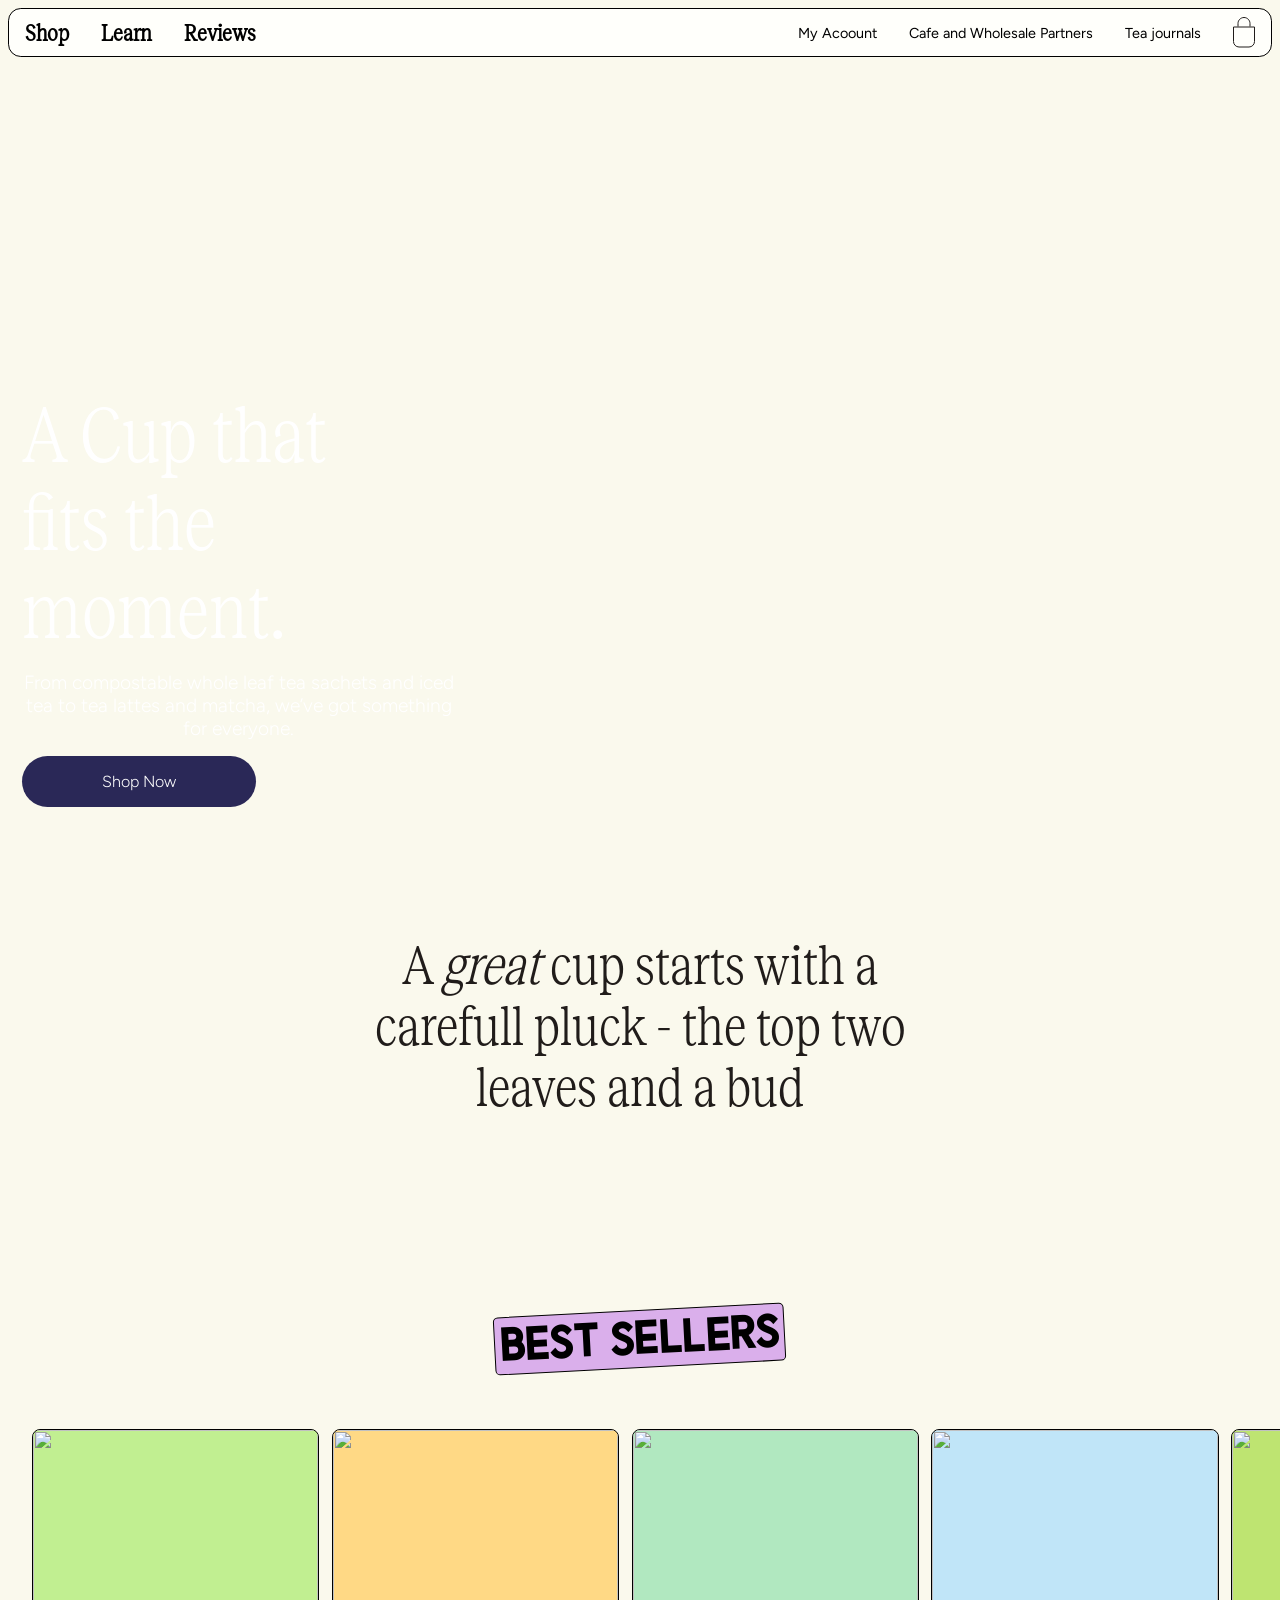
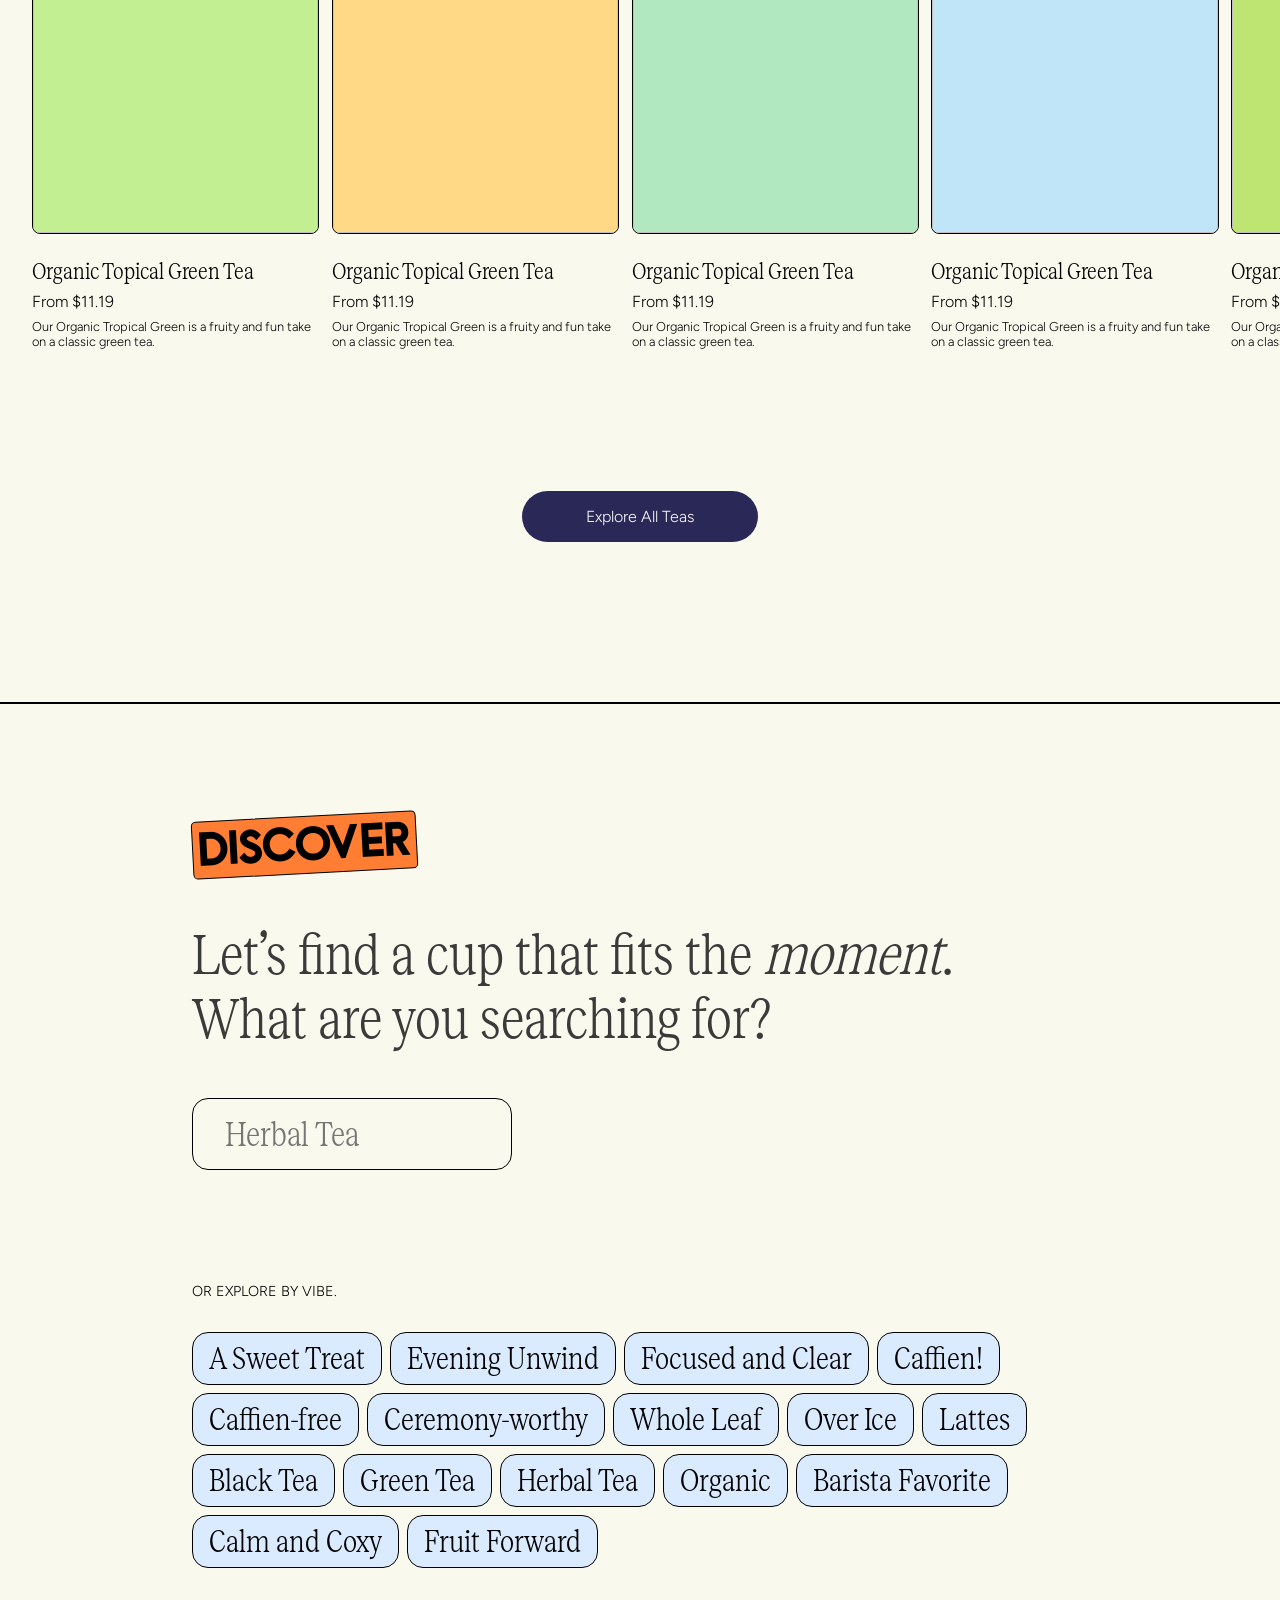
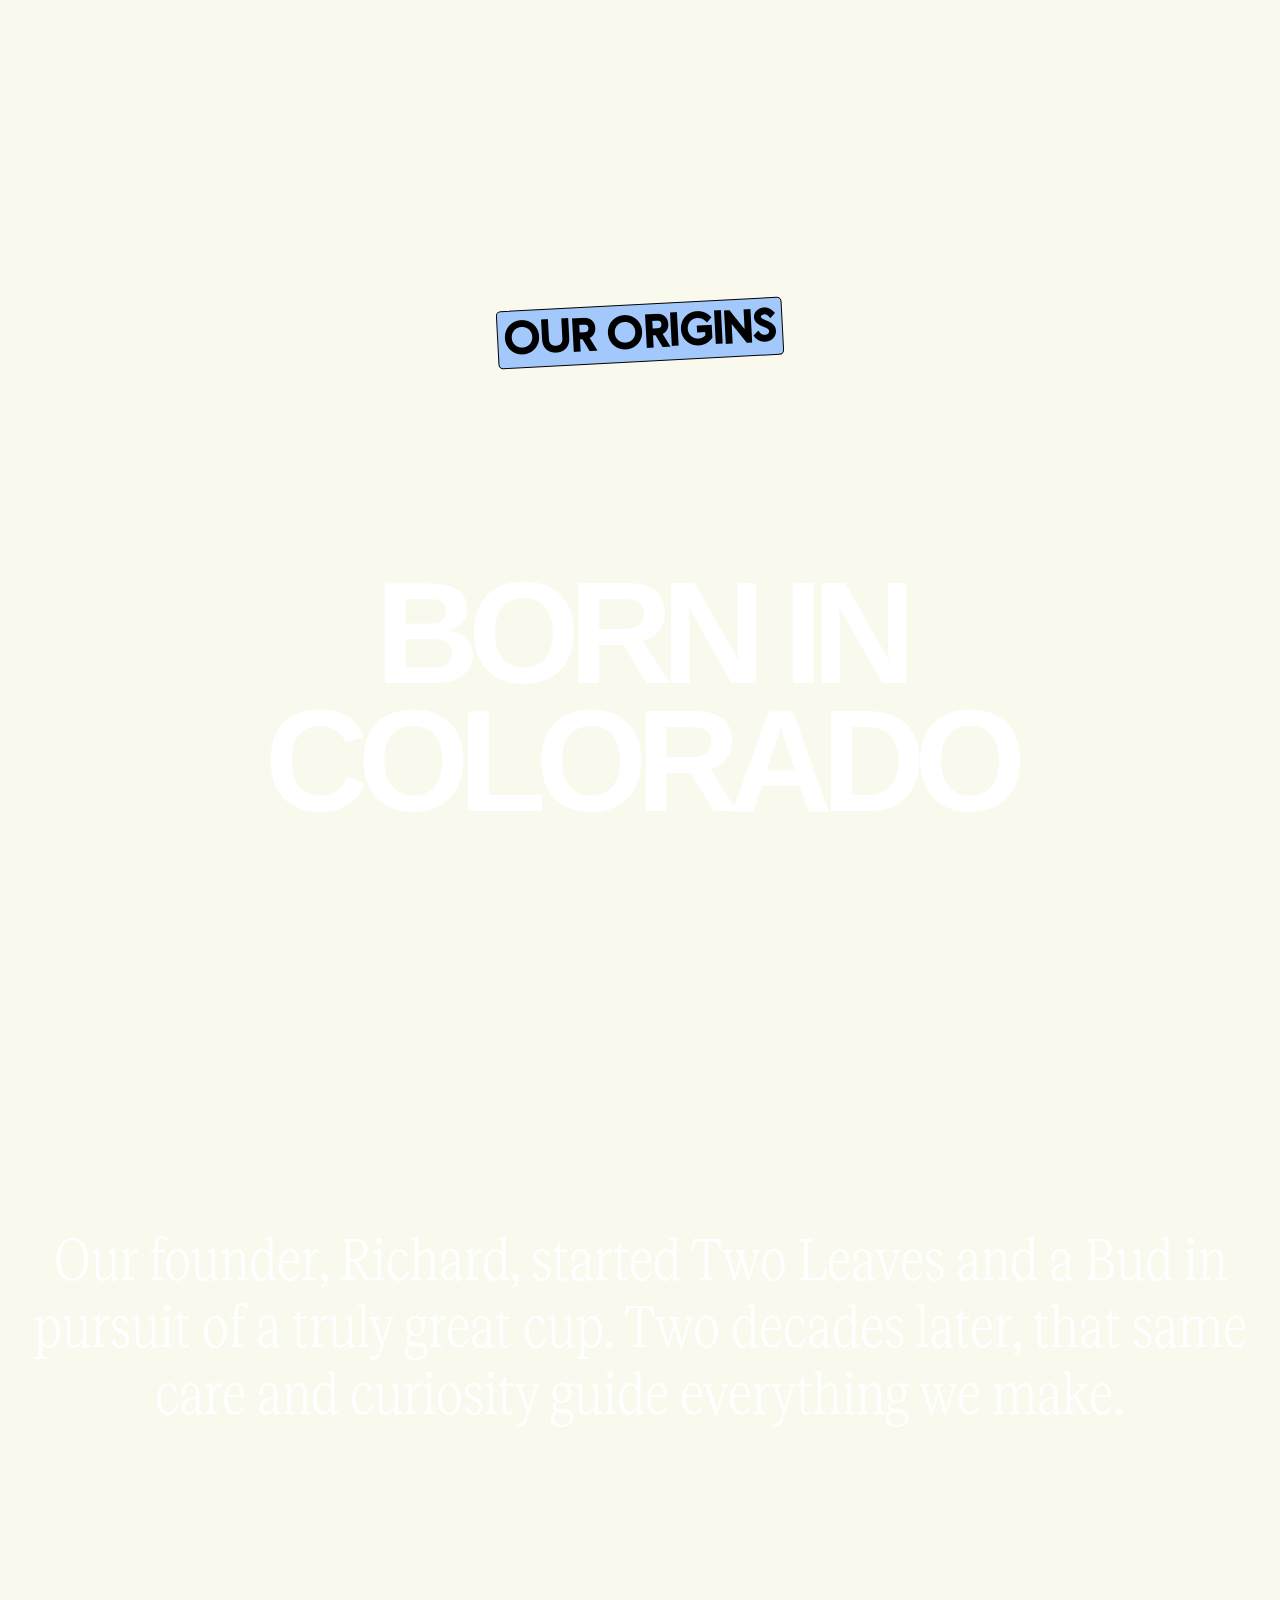
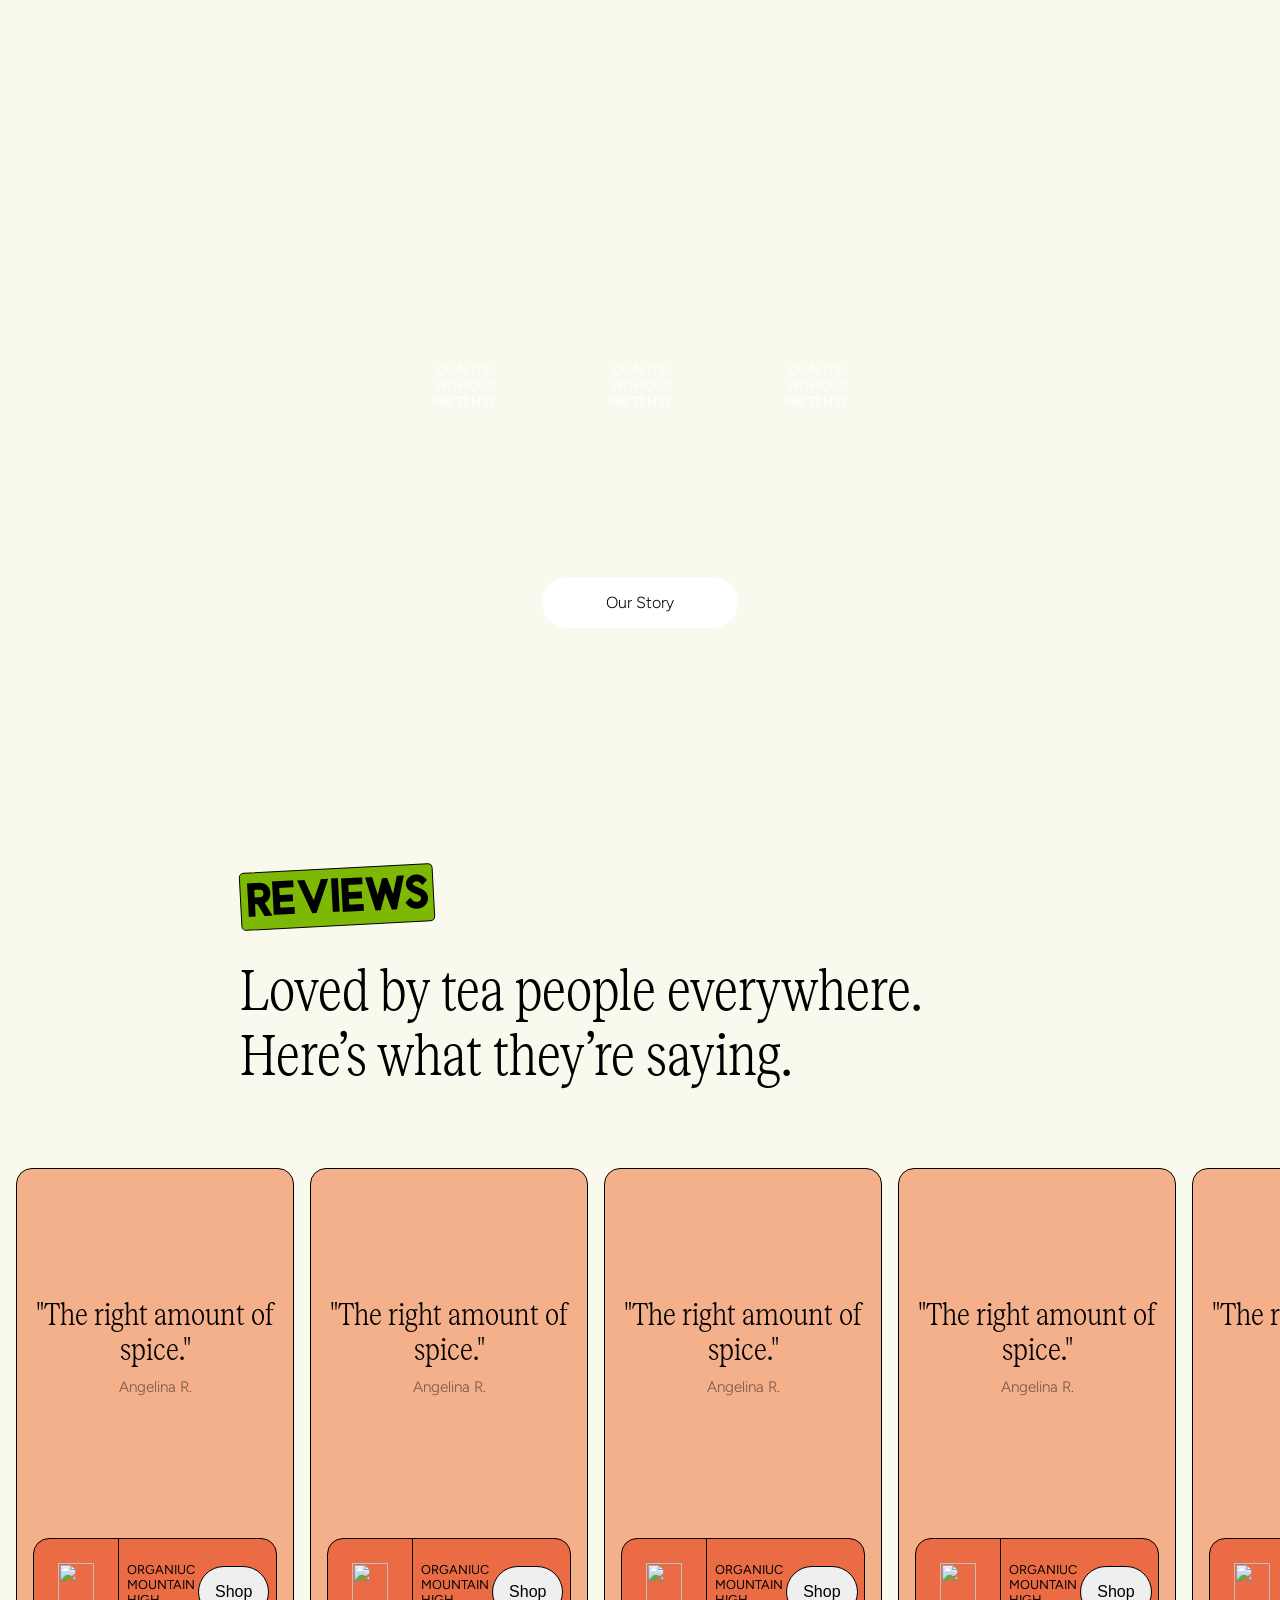
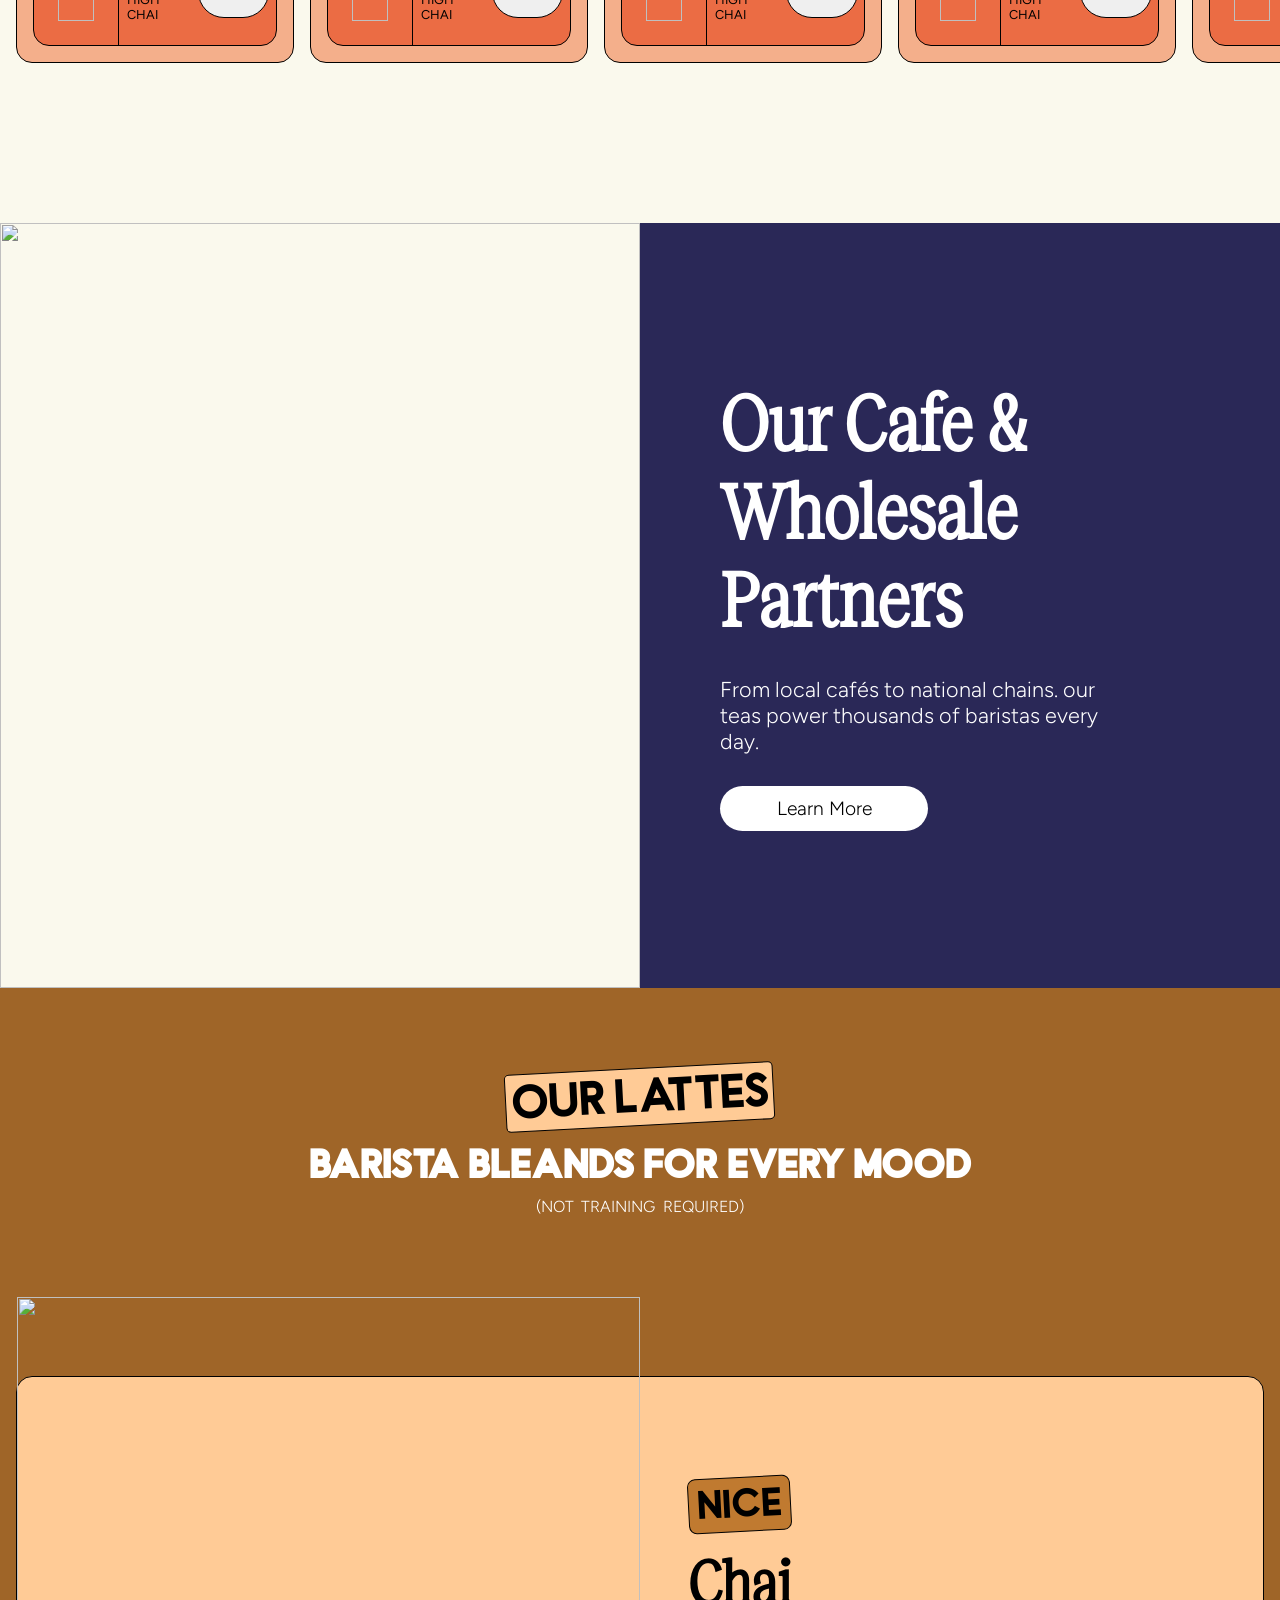
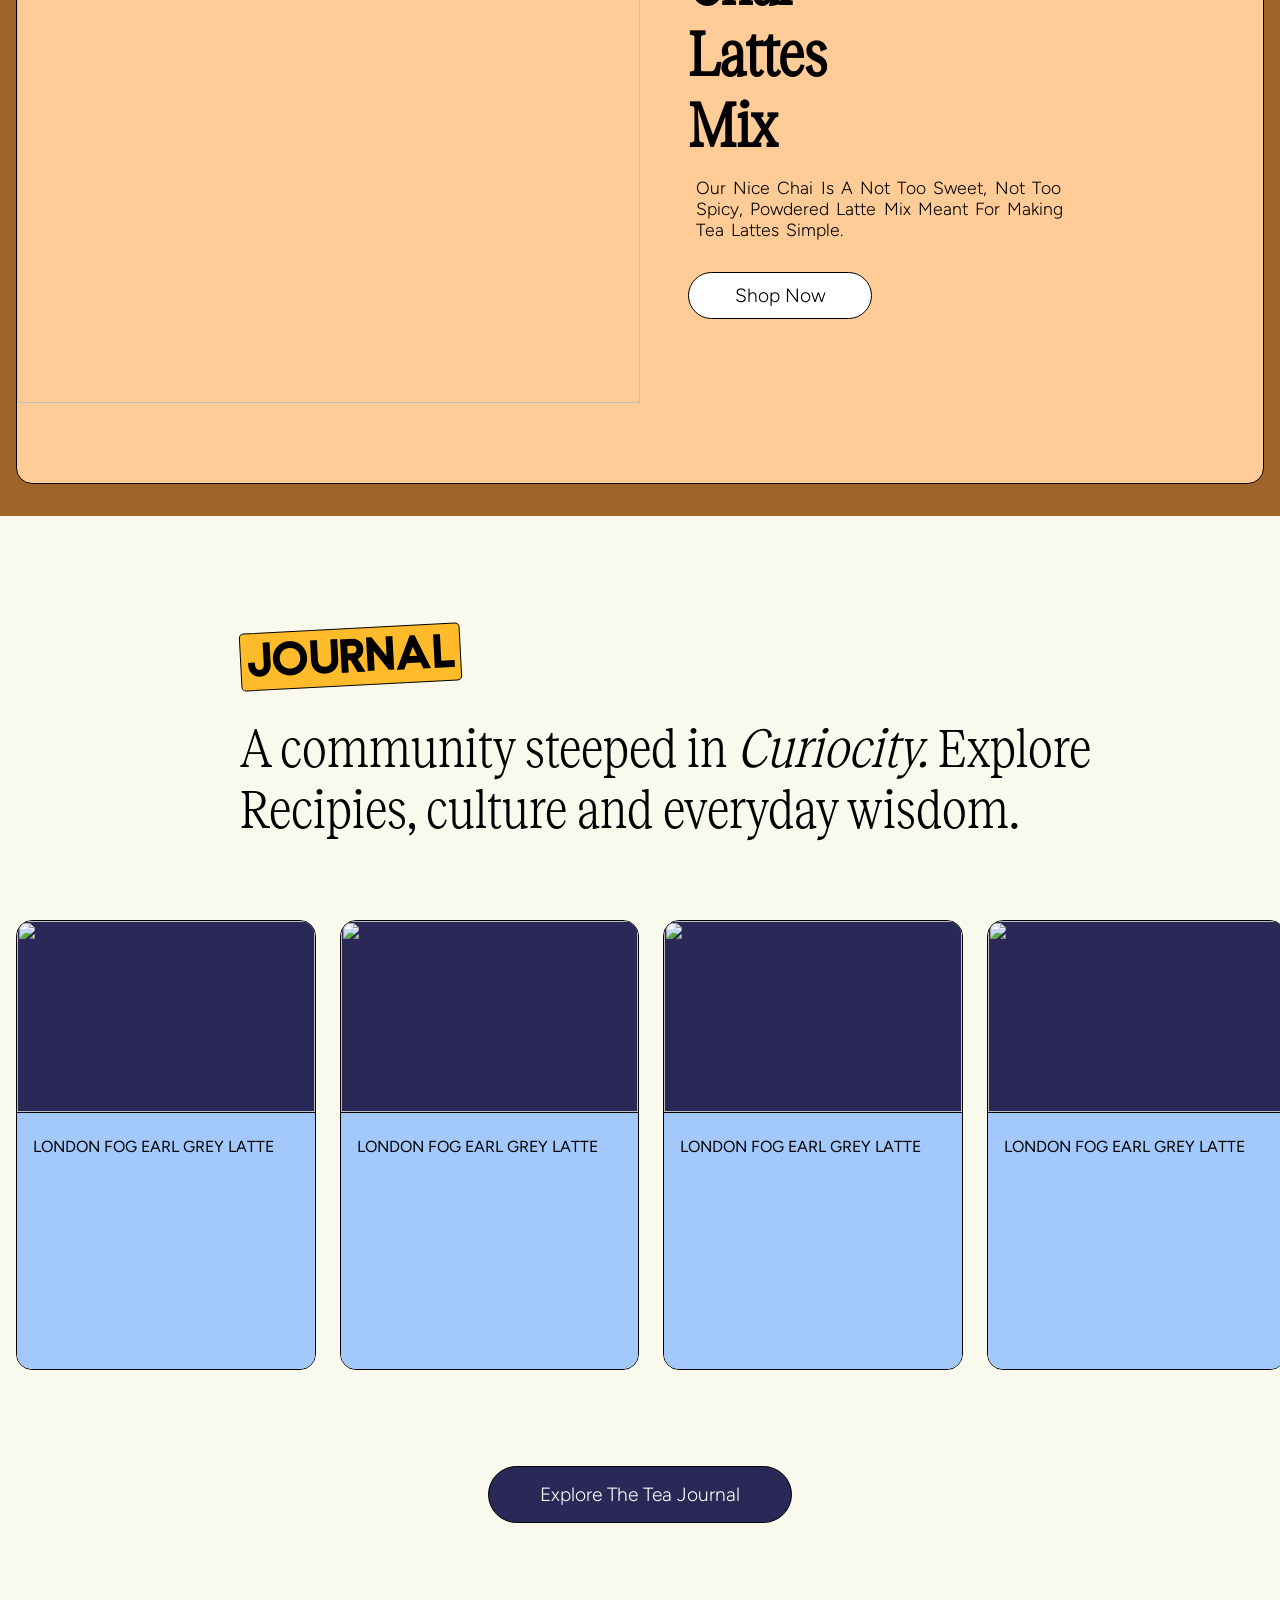
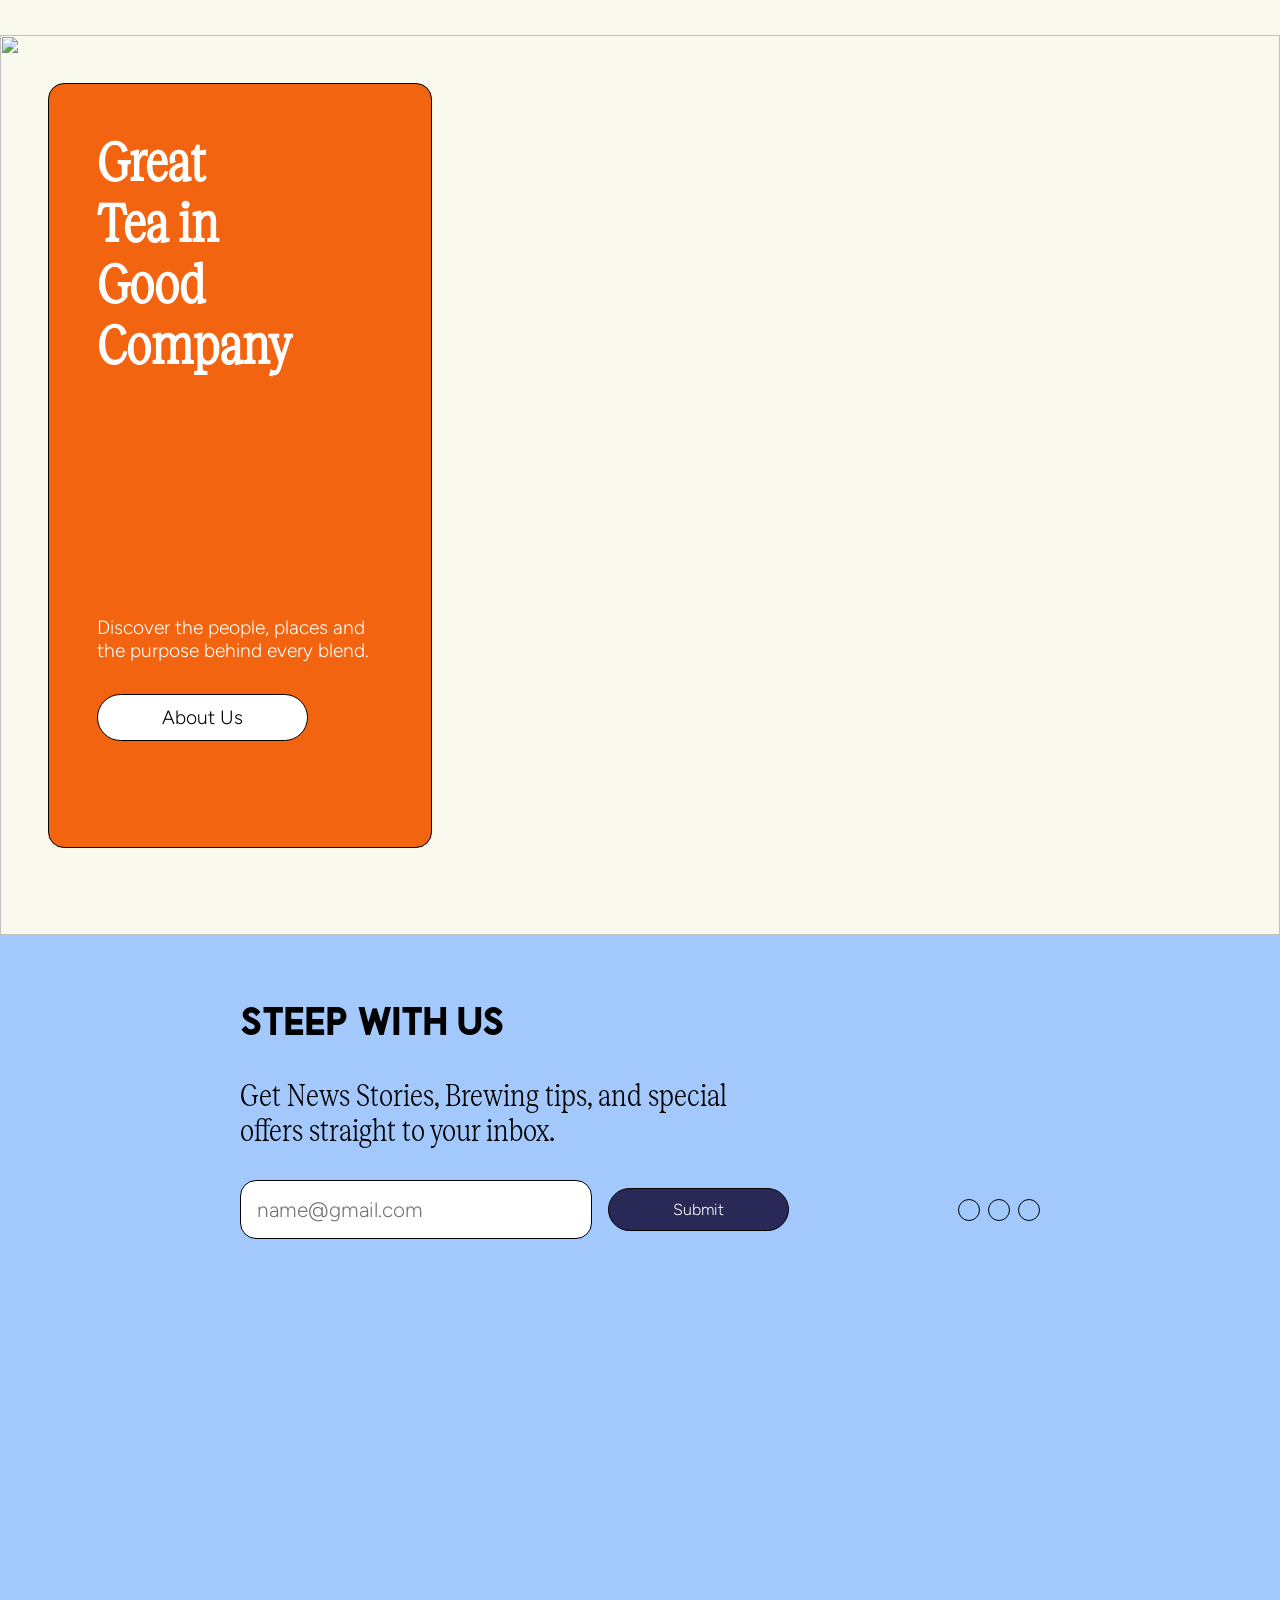
==== assignment-6/index.html @ da09b52c "Assignment 6 first commit" ====
<!DOCTYPE html>
<html lang="en">
<head>
    <meta charset="UTF-8">
    <meta name="viewport" content="width=device-width, initial-scale=1.0">
    <title>Responsive Class 01</title>
    <link rel="stylesheet" href="style.css">
    <link
  href="https://cdn.jsdelivr.net/npm/remixicon@4.9.0/fonts/remixicon.css"
  rel="stylesheet"
/>
</head>
<body>
    <main>
        <header>
            <nav>
            <div class="nav-part1">
                <!-- <i class="ri-menu-fill"></i> -->
                 <i class="ri-menu-2-line"></i>
                <h3>Shop</h3>
                <h3>Learn</h3>
                <h3>Reviews</h3>
            </div>
            <div class="logo">
                <img src="https://www.twoleavestea.com/cdn/shop/files/Twoleaves_logo.svg?v=1768205424&width=300" alt="">
            </div>
            <div class="nav-part3">
                <h3>My Acoount</h3>
                <h3>Cafe and Wholesale Partners</h3>
                <h3>Tea journals</h3>
                <svg width="22" height="31" viewBox="0 0 22 31" fill="none" xmlns="http://www.w3.org/2000/svg">
                    <path d="M21.5 10V24.5C21.5 27.5376 19.0376 30 16 30H6C2.96243 30 0.5 27.5376 0.5 24.5V10H21.5Z" stroke="#201C1A">
                    </path>
                    <path d="M5 9.5V6.5C5 3.18629 7.68629 0.5 11 0.5C14.3137 0.5 17 3.18629 17 6.5V9.5" stroke="#201C1A"></path>
                </svg>
            </div>
        </nav>
        </header>

        <section class="section1">
            <h1>A Cup that fits the moment.</h1>
            <p>From compostable whole leaf tea sachets and iced tea to tea lattes and matcha, we’ve got something for everyone.</p>
            <button>Shop Now</button>
        </section>



        <section class="section2">
            <div class="heading">
                <h1>A <i>great</i> cup starts with a carefull pluck - the top two leaves and a bud</h1>
            </div>
            <div id="section2-label" class="label">
                <div class="btn">Best Sellers</div>
            </div>

            <div class="cards-container">
                <div id="card1" class="card">
                    <div class="top">
                        <img src="https://www.twoleavestea.com/cdn/shop/files/organic_tropical_green_tea_sachet_featured.webp?v=1771579242&width=525.0" alt="">
                    </div>
                    <div class="bottom">
                        <h2 class="title">Organic Topical Green Tea</h2>
                        <p class="price">From $11.19</p>
                        <p class="discription">Our Organic Tropical Green is a fruity and fun take on a classic green tea.</p>
                    </div>
                </div>
                <div id="card2" class="card">
                    <div class="top">
                        <img src="https://www.twoleavestea.com/cdn/shop/files/bundle-herbal-tea-trio-featured-image.webp?v=1772174356&width=900" alt="">
                    </div>
                    <div class="bottom">
                        <h2 class="title">Organic Topical Green Tea</h2>
                        <p class="price">From $11.19</p>
                        <p class="discription">Our Organic Tropical Green is a fruity and fun take on a classic green tea.</p>
                    </div>
                </div>
                <div id="card3" class="card">
                    <div class="top">
                        <img src="https://www.twoleavestea.com/cdn/shop/files/peppermint_naked_featured.webp?v=1771580547&width=900" alt="">
                    </div>
                    <div class="bottom">
                        <h2 class="title">Organic Topical Green Tea</h2>
                        <p class="price">From $11.19</p>
                        <p class="discription">Our Organic Tropical Green is a fruity and fun take on a classic green tea.</p>
                    </div>
                </div>
                <div id="card4" class="card">
                    <div class="top">
                        <img src="https://www.twoleavestea.com/cdn/shop/files/Bamboo_Tea_Chest.webp?v=1772543139&width=525.0" alt="">
                    </div>
                    <div class="bottom">
                        <h2 class="title">Organic Topical Green Tea</h2>
                        <p class="price">From $11.19</p>
                        <p class="discription">Our Organic Tropical Green is a fruity and fun take on a classic green tea.</p>
                    </div>
                </div>
                <div id="card5" class="card">
                    <div class="top">
                        <img src="https://www.twoleavestea.com/cdn/shop/files/Latte_Mix.webp?v=1771386671&width=525.0" alt="">
                    </div>
                    <div class="bottom">
                        <h2 class="title">Organic Topical Green Tea</h2>
                        <p class="price">From $11.19</p>
                        <p class="discription">Our Organic Tropical Green is a fruity and fun take on a classic green tea.</p>
                    </div>
                </div>
            </div>

            <div class="bottom-btn">
                <button>Explore All Teas</button>
            </div>

        </section>



        <section class="section3">
            <div id="section3-label" class="label">
                <div class="btn">Discover</div>
            </div>

            <h1>Let’s find a cup that fits the <i>moment</i>.</h1>
            <h1>What are you searching for?</h1>

            <input type="text" placeholder="Herbal Tea">

            <p class="vibe">Or explore by vibe. </p>

            <div class="vibes-container">
                <button>A Sweet Treat</button>
                <button>Evening Unwind</button>
                <button>Focused and Clear</button>
                <button>Caffien!</button>
                <button>Caffien-free</button>
                <button>Ceremony-worthy</button>
                <button>Whole Leaf</button>
                <button>Over Ice</button>
                <button>Lattes</button>
                <button>Black Tea</button>
                <button>Green Tea</button>
                <button>Herbal Tea</button>
                <button>Organic</button>
                <button>Barista Favorite</button>
                <button>Calm and Coxy </button>
                <button>Fruit Forward</button>
            </div>
        </section>


        <section class="section4">
            <div id="section4-label" class="label">
                <div class="btn">Our Origins</div>
            </div>

            <h1>Born in Colorado</h1>

            <h2>Our founder, Richard, started Two Leaves and a Bud in pursuit of a truly great cup. Two decades later, that same care and curiosity guide everything we make.</h2>

            <div class="images-container">
                <div id="box1" class="boxes">
                    <div class="image"></div>
                    <p>Quality, without pretense</p>
                </div>
                <div id="box2" class="boxes">
                    <div class="image"></div>
                    <p>Quality, without pretense</p>
                </div>
                <div id="box3" class="boxes">
                    <div class="image"></div>
                    <p>Quality, without pretense</p>
                </div>
            </div>

            
            <div class="btn-container">
                <button>Our Story</button>
            </div>
            
        </section>




        <section class="section5">
            <div id="section5-label" class="label">
                <div class="btn">Reviews</div>
            </div>
            <div class="disc">
                <p>Loved by tea people everywhere. Here’s what they’re saying.</p>
            </div>

            <div class="review-card-container">
                <div class="review-cards">
                    <div class="top">
                        <p class="title">"The right amount of spice."</p>
                        <p class="name">Angelina R.</p>
                    </div>
                    <div class="bottom">
                        <div class="product">
                            <img src="https://www.twoleavestea.com/cdn/shop/files/Organic-Mtn-High-Chai-R15-angle_square_KO_1_2.png?v=1770086173&width=180.0" alt="">
                        </div>
                        <div class="discription">
                            <p>Organiuc Mountain high Chai</p>
                        </div>
                        <div class="btn">
                            <button>Shop</button>
                        </div>
                    </div>
                </div>
                <div class="review-cards">
                    <div class="top">
                        <p class="title">"The right amount of spice."</p>
                        <p class="name">Angelina R.</p>
                    </div>
                    <div class="bottom">
                        <div class="product">
                            <img src="https://www.twoleavestea.com/cdn/shop/files/Organic-Mtn-High-Chai-R15-angle_square_KO_1_2.png?v=1770086173&width=180.0" alt="">
                        </div>
                        <div class="discription">
                            <p>Organiuc Mountain high Chai</p>
                        </div>
                        <div class="btn">
                            <button>Shop</button>
                        </div>
                    </div>
                </div>
                <div class="review-cards">
                    <div class="top">
                        <p class="title">"The right amount of spice."</p>
                        <p class="name">Angelina R.</p>
                    </div>
                    <div class="bottom">
                        <div class="product">
                            <img src="https://www.twoleavestea.com/cdn/shop/files/Organic-Mtn-High-Chai-R15-angle_square_KO_1_2.png?v=1770086173&width=180.0" alt="">
                        </div>
                        <div class="discription">
                            <p>Organiuc Mountain high Chai</p>
                        </div>
                        <div class="btn">
                            <button>Shop</button>
                        </div>
                    </div>
                </div>
                <div class="review-cards">
                    <div class="top">
                        <p class="title">"The right amount of spice."</p>
                        <p class="name">Angelina R.</p>
                    </div>
                    <div class="bottom">
                        <div class="product">
                            <img src="https://www.twoleavestea.com/cdn/shop/files/Organic-Mtn-High-Chai-R15-angle_square_KO_1_2.png?v=1770086173&width=180.0" alt="">
                        </div>
                        <div class="discription">
                            <p>Organiuc Mountain high Chai</p>
                        </div>
                        <div class="btn">
                            <button>Shop</button>
                        </div>
                    </div>
                </div>
                <div class="review-cards">
                    <div class="top">
                        <p class="title">"The right amount of spice."</p>
                        <p class="name">Angelina R.</p>
                    </div>
                    <div class="bottom">
                        <div class="product">
                            <img src="https://www.twoleavestea.com/cdn/shop/files/Organic-Mtn-High-Chai-R15-angle_square_KO_1_2.png?v=1770086173&width=180.0" alt="">
                        </div>
                        <div class="discription">
                            <p>Organiuc Mountain high Chai</p>
                        </div>
                        <div class="btn">
                            <button>Shop</button>
                        </div>
                    </div>
                </div>
            </div>
        </section>



        <section class="section6">
            <div class="left">
                <img src="https://www.twoleavestea.com/cdn/shop/files/Our_Cafe_Wholesale_Partners.webp?v=1773753185&width=1125.0" alt="">
            </div>
            <div class="right">
                <h1>Our Cafe & Wholesale Partners</h1>
                <p>From local cafés to national chains. our teas power thousands of baristas every day.</p>
                <button>Learn More</button>
            </div>
        </section>




        

        <section class="section7">
            <div id="section7-label" class="label">
                <div class="btn">Our Lattes</div>
            </div>
            <h1>Barista Bleands for every mood</h1>
            <p>(Not Training Required)</p>


            <div class="lattes-card-container">
                <div class="cards">
                    <div class="top">
                        <div class="img-container">
                            <img src="https://www.twoleavestea.com/cdn/shop/files/Nice_Chai.webp?v=1773826534&width=720" alt="">
                        </div>
                    </div>
                    <div class="bottom">
                        <span class="label">Nice</span>
                        <h1>Chai Lattes Mix</h1>
                        <p>Our Nice Chai is a not too sweet, not too spicy, powdered latte mix meant for making tea lattes simple.</p>
                        <button>Shop Now</button>
                    </div>
                </div>

                <div class="cards">
                    <div class="top">
                        <div class="img-container">
                            <img src="https://www.twoleavestea.com/cdn/shop/files/Nice_Chai.webp?v=1773826534&width=720" alt="">
                        </div>
                    </div>
                    <div class="bottom">
                        <span class="label">Nice</span>
                        <h1>Chai Lattes Mix</h1>
                        <p>Our Nice Chai is a not too sweet, not too spicy, powdered latte mix meant for making tea lattes simple.</p>
                        <button>Shop Now</button>
                    </div>
                </div>

                <div class="cards">
                    <div class="top">
                        <div class="img-container">
                            <img src="https://www.twoleavestea.com/cdn/shop/files/Nice_Chai.webp?v=1773826534&width=720" alt="">
                        </div>
                    </div>
                    <div class="bottom">
                        <span class="label">Nice</span>
                        <h1>Chai Lattes Mix</h1>
                        <p>Our Nice Chai is a not too sweet, not too spicy, powdered latte mix meant for making tea lattes simple.</p>
                        <button>Shop Now</button>
                    </div>
                </div>

                <div class="cards">
                    <div class="top">
                        <div class="img-container">
                            <img src="https://www.twoleavestea.com/cdn/shop/files/Nice_Chai.webp?v=1773826534&width=720" alt="">
                        </div>
                    </div>
                    <div class="bottom">
                        <span class="label">Nice</span>
                        <h1>Chai Lattes Mix</h1>
                        <p>Our Nice Chai is a not too sweet, not too spicy, powdered latte mix meant for making tea lattes simple.</p>
                        <button>Shop Now</button>
                    </div>
                </div>

                <div class="cards">
                    <div class="top">
                        <div class="img-container">
                            <img src="https://www.twoleavestea.com/cdn/shop/files/Nice_Chai.webp?v=1773826534&width=720" alt="">
                        </div>
                    </div>
                    <div class="bottom">
                        <span class="label">Nice</span>
                        <h1>Chai Lattes Mix</h1>
                        <p>Our Nice Chai is a not too sweet, not too spicy, powdered latte mix meant for making tea lattes simple.</p>
                        <button>Shop Now</button>
                    </div>
                </div>
            </div>
        </section>





        <section class="section8">
            <div id="section8-label" class="label">
                <div class="btn">Journal</div>
            </div>

            <p class="discription">A community steeped in <i>Curiocity.</i> Explore <br>Recipies, culture and everyday wisdom.  </p>

            <div class="cards-container">
                <div class="cards">
                    <div class="top">
                        <img src="https://www.twoleavestea.com/cdn/shop/articles/enjoy_9b280eb3-acdd-47d2-ba91-0d2f259d3d66.svg?v=1774545568&width=750.0" alt="">
                    </div>
                    <div class="bottom">
                        <p>London Fog Earl Grey Latte</p>
                    </div>
                </div>
                <div class="cards">
                    <div class="top">
                        <img src="https://www.twoleavestea.com/cdn/shop/articles/enjoy_9b280eb3-acdd-47d2-ba91-0d2f259d3d66.svg?v=1774545568&width=750.0" alt="">
                    </div>
                    <div class="bottom">
                        <p>London Fog Earl Grey Latte</p>
                    </div>
                </div>
                <div class="cards">
                    <div class="top">
                        <img src="https://www.twoleavestea.com/cdn/shop/articles/enjoy_9b280eb3-acdd-47d2-ba91-0d2f259d3d66.svg?v=1774545568&width=750.0" alt="">
                    </div>
                    <div class="bottom">
                        <p>London Fog Earl Grey Latte</p>
                    </div>
                </div>
                <div class="cards">
                    <div class="top">
                        <img src="https://www.twoleavestea.com/cdn/shop/articles/enjoy_9b280eb3-acdd-47d2-ba91-0d2f259d3d66.svg?v=1774545568&width=750.0" alt="">
                    </div>
                    <div class="bottom">
                        <p>London Fog Earl Grey Latte</p>
                    </div>
                </div>
                <div class="cards">
                    <div class="top">
                        <img src="https://www.twoleavestea.com/cdn/shop/articles/enjoy_9b280eb3-acdd-47d2-ba91-0d2f259d3d66.svg?v=1774545568&width=750.0" alt="">
                    </div>
                    <div class="bottom">
                        <p>London Fog Earl Grey Latte</p>
                    </div>
                </div>
            </div>

            <div class="btn-container">
                <button>Explore The Tea Journal</button>
            </div>
        </section>




        <section class="section9">
            <div class="left">
                <img src="https://www.twoleavestea.com/cdn/shop/files/1440.webp?v=1771593223&width=1125.0" alt="">
            </div>
            <div class="right">
                <h1>Great Tea in Good Company</h1>
                <p>Discover the people, places and the purpose behind every blend.</p>
                <button>About Us</button>
            </div>
        </section>


        <footer>
            <div class="top">
                <h1>Steep with us</h1>
                <p>Get News Stories, Brewing tips, and special offers straight to your inbox.</p>
                <div class="form">
                    <div class="left">
                        <input type="text" placeholder="name@gmail.com">
                        <button>Submit</button>
                    </div>
                    <div class="right">
                        <i class="ri-meta-line"></i>
                        <i class="ri-instagram-fill"></i>
                        <i class="ri-linkedin-box-fill"></i>
                    </div>
                </div>
            </div>
            <div class="center"></div>
            <div class="bottom"></div>
        </footer>
    </main>



    <script src="script.js"></script>
</body>
</html>
---- assignment-6/style.css ----
@font-face {
    font-family: "Rackless";
    src: url(./fonts/RecklessCondensedS-TRIAL-Book.woff);
}
@font-face {
    font-family: "Figtree";
    src: url(./fonts/Figtree-VariableFont_wght.ttf);
}
@font-face {
    font-family: "Retro-Floral";
    src: url(./fonts//Retro-Floral.ttf);
}
*{
    margin: 0;
    padding: 0;
    box-sizing: border-box;
}
html,body{
    height: 100%;
    width: 100%;
}

main{
    min-height: 100vh;
    width: 100%;
    background-color: #faf9ed;
    position: relative;
}


header{
    width: 100%;
    padding: 0.5rem 0;
    display: flex;
    align-items: center;
    justify-content: center;
    position: fixed;
    top: 0;
    left: 0;
    z-index: 50;
}
nav{
    display: flex;
    align-items: center;
    justify-content: space-between;
    border: 1px solid black;
    background-color: #fffffb;
    border-radius: 4vw;
    padding: 0.5rem 1rem;
    color: black;
    width: 95%;
}





nav .nav-part1 h3{
    display: none;
}
nav .nav-part1 i{
    color: black;
    font-size: 2.4rem;
    font-weight: 100;
}
nav .nav-part3 h3{
    display: none;
}




.section1{
    background-image: url(https://www.twoleavestea.com/cdn/shop/files/AlpineBerry_mobile.webp?v=1774284087&width=1125.0);
    background-size: cover;
    background-position: center;
    min-height: 95vh;
    width: 100%;

    display: flex;
    flex-direction: column;
    justify-content: end;
    align-items: center;
    padding: 3rem 1.4rem;
    gap: 1rem;
}
.section1 h1{
    font-family: "Rackless";
    font-size: 3rem;
    color: white;
    font-weight: 100;
    text-align: center;
}
.section1 p{
    text-align: center;
    color: white;
    font-weight: 200;
    font-family: "Figtree";
}
.section1 button{
    background-color: #2a2857;
    width: 100%;
    padding: 1rem;
    font-size: 1rem;
    color: white;
    border: none;
    border-radius: 2rem;
    font-family: "Figtree";
    font-weight: 200;
    transition: all ease 0.3s;
}
.section1 button:hover{
    color: #2a2857;
    background-color: white;
}






.section2{
    min-height: 100vh;
    width: 100%;
    background-color: #faf9ed;

    display: flex;
    flex-direction: column;
    padding: 5rem 0;

    border-bottom: 2px solid black;
}
.section2 h1{
    text-align: center;
    font-weight: 100;
    font-family: "Rackless";
    font-size: 2rem;
    padding: 0 2rem;
    color: #201c1a;
}


/* Label  */
.label{
    padding: 2rem 1rem;
}
.label .btn{
    border: 1px solid black;
    background-color: #daafeb;
    border-radius: 0.3rem;
    width: fit-content;
    font-family: "Retro-Floral";
    font-weight: 400;
    font-size: 2rem;
    line-height: normal;
    letter-spacing: 0.1rem;
    text-transform: uppercase;
    transform: rotate(-3deg);
    padding: 0 0.3rem;
    letter-spacing: -0.03rem;
    word-spacing: -0.1rem;
}




.section2 .cards-container{
    padding: 1vw 0;
    display: flex;
    justify-content: start;
    gap: 5vw;
    padding-left: 1rem;
    min-height: 80vh;
    overflow-x: auto;
    scroll-behavior: smooth;

}
.section2 .cards-container::-webkit-scrollbar{
    display: none;
}
.section2 .cards-container .card{
    width: 85%;
    flex-shrink: 0;
    overflow: hidden;
}
.cards-container .card .top{
    background-size: cover;
    background-position: center;
    height: 55vh;
    width: 100%;
    background-color: #c1ef91;
    border: 1px solid black;
    border-radius: 0.5rem;
    overflow: hidden;
}

.section2 .cards-container .card .top img {
    height: 100%;
    width: 100%;
    object-fit: cover;
    object-position: center;
    transition: all ease 0.3s;
}
.section2 .cards-container .card .top img:hover{
    scale: 1.1;
    margin-top: -1rem;
}
.section2 .cards-container #card2 .top{
    background-color: #ffd985;
}
.section2 .cards-container #card3 .top{
    background-color: #b1e8c0;
}
.section2 .cards-container #card4 .top{
    background-color: #c0e5f8;
}
.section2 .cards-container #card5 .top{
    background-color: #bee471;
}
.section2 .cards-container .card .bottom{
    display: flex;
    flex-direction: column;
    gap: 0.5rem;
    height: fit-content;
    padding: 1.5rem 0;
}
.section2 .cards-container .card .bottom .title{
    font-family: "Rackless";font-weight: 100;
}
.section2 .cards-container .card .bottom .price{
    font-family: "Figtree";
    font-weight: 100;
}
.section2 .cards-container .card .bottom .discription{
    font-family: "Figtree";
    font-weight: 100;
    font-size: 0.8rem;
}

.section2 .bottom-btn{
    display: flex;
    align-items: center;
    justify-content: center;
    padding-top: 7rem;
}
.section2 .bottom-btn button{
    background-color: #2a2857;
    color: white;
    border: none;
    font-size: 1rem;
    padding: 1rem 4rem;
    border-radius: 2rem;
    font-weight: 100;
    font-family: "Figtree";
    transition: all ease 0.3s;
}
.section2 .bottom-btn button:hover{
    background-color: white;
    color: #2a2857;
}



/* Section3 Discover */
.section3{
    min-height: 100vh;
    width: 100%;
    background-color: #faf9ed;

    display: flex;
    flex-direction: column;
    padding: 5rem 1rem;
}
#section3-label .btn{
    background-color: #ff7e33;
    margin-left: -1rem;
}

.section3 h1{
    font-family: "Rackless";
    font-weight: 100;
    color: rgb(58, 58, 58);
}
.section3 input{
    border: 1px solid black;
    border-radius: 1rem;
    font-family: "Rackless";
    font-size: 2.2rem;
    padding: 1rem 2rem;
    background-color: transparent;

    margin-top: 3rem;
}
.section3 .vibe{
    padding: 2rem 0;
    font-family: "Figtree";
    text-transform: uppercase;
    font-weight: 100;
    font-size: 0.9rem;
}
.section3 .vibes-container{
    padding: 1rem 0;
    display: flex;
    flex-wrap: wrap;
    gap: 0.5rem;
}
.section3 .vibes-container button{
    padding: 0.5rem 1rem;
    font-family: "Rackless";
    font-size: 2rem;
    border: 1px solid black;
    background-color: #daeaff;
    border-radius: 1rem;
}



/* Section4 */
.section4{
    min-height: 200vh;
    width: 100%;
    background-image: url(https://www.twoleavestea.com/cdn/shop/files/adam-vradenburg-_gu7E90QChU-unsplash_1_1.webp?v=1771592855&width=900);
    background-size: cover;
    background-position: center;
    padding: 5rem 2rem;

}
.section4 #section4-label{
    justify-content: center;
    display: flex;
    align-items: center;
    /* border: 1px solid white; */
    margin-top: 3rem;
}
.section4 #section4-label .btn{
    background-color: #a3c8fc;
}
.section4 h1{
    color: white;
    text-align: center;
    font-weight: 400;
    font-size: 3.5rem;
    margin-top: 10rem;
    font-family: "Retro-Floral";
    line-height: 4rem;
}
.section4 h2{
    color: white;
    text-align: center;
    font-weight: 100;
    font-size: 1.85rem;
    line-height: 2.3rem;
    margin-top: 10rem;
    font-family: "Rackless";
    /* padding: 0 2rem; */
}
.section4 .images-container{
    display: flex;
    align-items: center;
    justify-content: center;
    min-height: 30vh;
    width: 100%;
    flex-wrap: wrap;
    margin-top: 13rem;
    gap: 3rem;
}
.section4 .images-container .boxes{
    width: 6rem;
}
.section4 .images-container #box1 .image{
    background-image: url(//www.twoleavestea.com/cdn/shop/files/Quality_without_pretense.svg?v=1773116402&width=146);
}
.section4 .images-container #box2 .image{
    background-image: url(//www.twoleavestea.com/cdn/shop/files/care_for_ppl_1.svg?v=1773116330&width=144);
}
.section4 .images-container #box3 .image{
    background-image: url(//www.twoleavestea.com/cdn/shop/files/transparent_sourcing.svg?v=1773116421&width=122);
}
.section4 .images-container .image{
    height: 6rem;
    width: 6rem;
    border-radius: 50%;
    margin-bottom: 1rem;
}
.section4 .images-container .boxes p{
    color: white;
    font-family: "Figtree";
    text-transform: uppercase;
    font-weight: 500;
    text-align: center;
    font-size: 0.8rem;
    line-height: 1rem;
}
.section4 button{
    background-color: white;
    width: 100%;
    padding: 1rem;
    font-size: 1rem;
    margin-top: 10rem;
    color: black;
    border: none;
    border-radius: 2rem;
    font-family: "Figtree";
    font-weight: 200;
    transition: all ease 0.3s;
}
.section4 button:hover{
    background-color: #2a2857;
    color: white;
}



.section5{
    min-height: 90vh;
    width: 100%;
    background-color: #faf9ed;
    padding: 3rem 0 5rem 0;
}

#section5-label .btn{
    /* margin-left: -1rem; */
    background-color: #7db904;

}
.section5 .disc{
     display: none;
}

.review-card-container{
    min-height: 50vh;
    padding: 2rem 0;
    padding-left: 1rem;
    overflow-x: auto;
    scroll-behavior: smooth;
    display: flex;
    gap: 1rem;
    flex-direction: row;

}
.review-card-container::-webkit-scrollbar{
    display: none;
}

.section5 .review-card-container .review-cards{
    background-color: #f4af8b;
    width: 90%;
    border-radius: 1rem;
    padding: 1rem;
    height: 65vh;
    border: 1px solid black;
    flex-shrink: 0;
}
.section5 .review-card-container .review-cards .top{
    height: 70%;
    display: flex;
    align-items: center;
    justify-content: center;
    flex-direction: column;
}
.section5 .review-card-container .review-cards .top .title{
    font-family: "Rackless";
    font-size: 2rem;
    text-align: center;
    font-weight: 100;
}
.section5 .review-card-container .review-cards .top .name{
    font-family: "Figtree";
    font-weight: 200;
    padding-top: 0.7rem;
    font-size: 0.95rem;
    color: rgba(0, 0, 0, 0.518);
}

.section5 .review-card-container .review-cards .bottom{
    background-color: #eb6c44;
    height: 30%;
    display: flex;
    align-items: center;
    justify-content: center;
    border: 1px solid black;
    border-radius: 1rem;
    overflow: hidden;
}
.section5 .review-card-container .review-cards .bottom .product{
    height: 100%;
    width: 35%;
    overflow: hidden;
    border-right: 1px solid black;
    padding: 1.5rem;
}
.section5 .review-card-container .review-cards .bottom .product img{
    height: 100%;
    width: 100%;
    object-fit: cover;
    object-position: center;
}
.section5 .review-card-container .review-cards .bottom .discription{
    width: 30%;
    font-family: "Figtree";
    font-size: 0.8rem;
    color: white;
    text-transform: uppercase;
    padding-left: 0.5rem;
}
.section5 .review-card-container .review-cards .bottom .btn{
    height: 100%;
    width: 35%;
    display: flex;
    align-items: center;
    justify-content: center;
}
.section5 .review-card-container .review-cards .bottom .btn button{
    padding: 1rem;
    border-radius: 2rem;
    font-size: 1rem;
    border: 1px solid black;
}

/* Section6  */
.section6{
    min-height: 100vh;
    width: 100%;
    display: flex;
    flex-direction: column;
}
.section6 .left{
    height: 50vh;
    width: 100%;

}
.section6 .left img{
    height: 100%;
    width: 100%;
    object-fit: cover;
    object-position: center;
}
.section6 .right{
    height: 60vh;
    width: 100%;
    display: flex;
    flex-direction: column;
    align-items: center;
    justify-content: center;
    padding: 1rem;
    gap: 2rem;
    background-color: #2a2857;
    color: white;

}
.section6 .right h1{
    font-family: "Rackless";
    font-size: 2.5rem;
    text-align: center;
    width: 60%;

}
.section6 .right p{
    font-family: "Figtree";
    font-size: 1.2rem;
    text-align: center;
    width: 95%;
}
.section6 .right button{
    font-size: 1.2rem;
    font-family: "Figtree";
    font-weight: 200;
    padding: 0.7rem 1rem;
    border-radius: 2rem;
    border: none;
    width: 100%;
    background-color: white;
}











/*  ********** Section 7 ********* */
.section7{
    min-height: 120vh;
    width: 100%;
    padding: 5rem 0;
    background-color: #9f6528;
    
}
.section7 #section7-label{
    display: flex;
    align-items: center;
    justify-content: center;
    padding: 0;
}
.section7 #section7-label .btn{
    background-color: #ffcb96;
}
.section7 h1{
    padding-top: 1rem;
    color: white;
    font-family: "Retro-floral";
    font-size: 2.5rem;
    text-align: center;
}
.section7 p{
    color: white;
    text-align: center;
    font-family: "Figtree";
    font-weight: 200;
    word-spacing: 0.2rem;
    text-transform: uppercase;
    padding-top: 0.5rem;
}





.section7 .lattes-card-container{
    min-height: 100vh;
    padding: 10rem 1rem 2rem 1rem;
    overflow-x: auto;
    overflow-y: hidden;
    display: flex;
    flex-direction: row;
    gap: 1rem;
    scroll-behavior: smooth;
}
.section7 .lattes-card-container::-webkit-scrollbar{
    display: none;
}

.section7 .lattes-card-container .cards{
    background-color: #ffcb96;
    min-height: 100vh;
    width: 95%;
    border-radius: 1rem;
    border: 1px solid black;display: flex;
    flex-direction: column;
    display: flex;
    flex-shrink: 0;

}
.section7 .lattes-card-container .cards .top{
    height: 50%;
    width: 100%;
    position: relative;
}
.section7 .lattes-card-container .cards .top .img-container{
    position: absolute;
    height: 100%;
    width: 100%;
    top: -5rem;
    overflow: hidden;
}
.section7 .lattes-card-container .cards .top .img-container img{
    height: 100%;
    width: 120%;
    object-position: center;
    object-fit: contain;
    margin-left: -5rem;
}
.section7 .lattes-card-container .cards .bottom{
    padding: 3rem 2rem;
    margin-top: -7rem;
    height: 50%;
    display: flex;
    flex-direction: column;
    gap: 1rem;
    align-items: center;


}
.section7 .lattes-card-container .cards .bottom span{
    border: 1px solid black;
    width: fit-content;
    height: fit-content;
    background-color: #c07a30;
    font-family: "Retro-Floral";
    font-size: 1.5rem;
    padding: 0.2rem  0.5rem;
    border-radius: 0.5rem;
    rotate: -3deg;

}
.section7 .lattes-card-container .cards .bottom h1{
    font-family: "Rackless";
    color: black;
    font-size: 3rem;
    width: 100%;
    padding: 0 0;
    
}
.section7 .lattes-card-container .cards .bottom p{
    font-family: "Figtree";
    color: black;
    text-transform: capitalize;
    font-size: 1.1rem;
    padding: 0 0.5rem;
    
}
.section7 .lattes-card-container .cards .bottom button{
    padding: 0.7rem ;
    width: 70%;
    border-radius: 2rem;
    font-size: 1.2rem;
    font-family: "Figtree";
    background-color: white;
    margin-top: 1rem;
    border: 1px solid black;
    font-weight: 200;
}
/* ************************** */







/* Section8  */
.section8{
    min-height: 100vh;
    width: 100%;
    background-color: #faf9ed;
    padding: 4rem 0;
}
.section8 #section8-label{
    padding: 0;
    padding-left: 1rem;
}
.section8 #section8-label .btn{
    background-color: #ffbb2a;
}
.section8 .discription{
    padding: 2rem 1rem;
    font-family: "Rackless";
    font-size: 2rem;
}
.section8 .cards-container {
    min-height: 50vh;
    width: 100%;
    display: flex;
    flex-direction: row;
    overflow-x: auto;
    scroll-behavior: smooth;
    gap: 1.5rem;
    padding: 2rem 1rem;
}
.section8 .cards-container::-webkit-scrollbar{
    display: none;
}
.section8 .cards-container .cards{
    height: 55vh;
    width: 90%;
    border-radius: 1rem;
    border: 1px solid black;
    overflow: hidden;
    display: flex;
    flex-direction: column;
    flex-shrink: 0;
}
.section8 .cards-container .cards .top{
    height: 43vh;
    width: 100%;
    border-bottom: 1px solid black;
    background-color: #2a2857;
}
.section8 .cards-container .cards .top img{
    height: 100%;
    width: 100%;
    object-fit: contain;
    object-position: center;
    /* scale: 0.8; */
}
.section8 .cards-container .cards .bottom{
    height: 100%;
    padding: 1.5rem 1rem;
    font-family: "Figtree";
    font-size: 1rem;
    text-transform: uppercase;
    background-color: #a3c8fc;
}
.section8  .btn-container{
    padding: 3rem 2rem;

}
.section8  .btn-container button{
    font-size: 1.2rem;
    padding: 1rem 0;
    width: 100%;
    border-radius: 2rem;
    background-color: #2a2857;
    color: white;
    border: 1px solid black;
}



.section9{
    min-height: 100vh;
    width: 100%;
    display: flex;
    flex-direction: column;
}
.section9 .left{
    height: 50vh;
    width: 100%;

}
.section9 .left img{
    height: 100%;
    width: 100%;
    object-fit: cover;
    object-position: center;
}
.section9 .right{
    height: 60vh;
    width: 100%;
    display: flex;
    flex-direction: column;
    align-items: center;
    justify-content: center;
    padding: 1rem;
    gap: 2rem;
    background-color: #f36410;
    color: white;

}
.section9 .right h1{
    font-family: "Rackless";
    font-size: 2.5rem;
    text-align: center;
    width: 45%;

}
.section9 .right p{
    font-family: "Figtree";
    font-size: 1.2rem;
    text-align: center;
    width: 80%;
}
.section9 .right button{
    font-size: 1.2rem;
    font-family: "Figtree";
    font-weight: 200;
    padding: 0.7rem 1rem;
    border-radius: 2rem;
    border: none;
    width: 100%;
    background-color: white;
}




footer{
    min-height: 150vh;
    width: 100%;
    background-color: #a3c8fc;
    padding: 3rem 0 ;
}
footer .top h1{
    font-family: "Retro-floral";
    font-weight: 200;
    font-size: 1.5rem;
    padding: 1rem;
}
footer .top p{
    font-family: "Rackless";
    font-size: 1.8rem;
    padding: 0 1rem;
    
}
footer .top .form{
    padding: 1rem;

}
footer .top .form .left{
    display: flex;
    padding: 1rem 0;
    flex-direction: column;
    gap: 1rem;
}
footer .top .form .left input{
    padding: 1rem;
    font-size: 1.3rem;
    font-family: "Figtree";
    font-weight: 200;
    border-radius: 1rem;
    border: 1px solid black;
}
footer .top .form .left button{
    padding: 0.7rem;
    font-size: 1.3rem;
    font-weight: 200;
    font-family: "Figtree";
    color: white;
    border-radius: 2rem;
    border: 1px solid black;
    background-color: #2a2857;
}
footer .top .form .right{
    padding: 1rem 0;
    display: flex;
    gap: 0.5rem;
}
footer .top .form .right i{
    font-size: 2rem;
    padding: 10px;
    border: 1px solid black;
    border-radius: 50%;

}






/* ************ Responsive Part ****************** */
/***************** Tablet  ******************/
@media (min-width: 768px) {

    /***** Section7  ******/
            .section7 h1 {
                padding: 1rem 15rem 0 15rem;
            }
        
            .section7 .lattes-card-container .cards {
                min-height: 80vh;
                width: 100%;
            }
        
            .section7 .lattes-card-container .cards .top {
                height: 50vh;
            }
        
            .section7 .lattes-card-container .cards .top .img-container {
                top: -5rem;
                ;
            }
        
            .section7 .lattes-card-container .cards .top .img-container img {
                margin-left: -10rem;
            }
        
            .section7 .lattes-card-container .cards .bottom span {
                margin-top: 4rem;
            }
        
            .section7 .lattes-card-container .cards .bottom h1 {
                padding: 0 15rem;
        
            }
        
            .section7 .lattes-card-container .cards .bottom button {
                width: 40%;
            }
    
}


/********************* Laptop  *********************/
@media (min-width: 1024px) {

    header{
        padding: 0.5rem ;
    }
    nav {
        display: flex; 
        align-items: center;
        justify-content: space-between;
        border: 1px solid black;
        background-color: #fffffb;
        border-radius: 0.8rem;
        padding: 0.5rem 1rem;
        color: black;
        width: 100%;
    }

    nav .nav-part1{
        display: flex;
        gap: 2rem;
        width: 33%;
    }
    nav .nav-part1 h3 {
        display: block;
        font-family: "Rackless";
        font-size: 1.5rem;
    }

    nav .nav-part1 i {
        display: none;
    }
    nav .nav-part3{
        display: flex;
        gap: 2rem;
        align-items: center;
    }

    nav .nav-part3 h3 {
        display: block;
        font-family: "Figtree";
        font-size: 0.9rem;
        font-weight: 400;
    }


    .section1{
        background-image: url(https://www.twoleavestea.com/cdn/shop/files/AlpineBerry.webp?v=1774284236&width=3150.0);
        align-items: flex-start;
    }
    .section1 h1{
        font-size: 5rem;
        width: 30%;
        text-align: start;
    }
    .section1 p{
        width: 35%;
        font-size: 1.2rem;
    }
    .section1 button{
        width: fit-content;
        padding: 1rem 5rem;
    }


    .section2{
        padding-bottom: 10rem;
    }
    .section2 .heading h1{
        font-size: 3.5rem;
        padding: 0 21rem  0 21rem;
    }
    .label{
        margin-top: 10rem;
        padding-bottom: 3rem;
        display: flex;
        align-items: center;
        justify-content: center;
    }
    .label .btn{
        font-size: 3rem;
    }

    .section2 .cards-container{
        gap: 1vw;
        min-height: 75vh;
        padding-left: 2rem;
    }
    .section2 .cards-container .card{
        width: 23%;
        flex-shrink: 0;
    }
    .section2 .cards-container .card .top{
        height: 45vh;
    }
    .section2 .bottom-btn{
        padding-top: 0rem;
    }





        .section3 {
            padding: 0 12rem;
        }
    
        #section3-label .btn {
        }
        #section3-label{
            margin-top: 5rem;
            align-items: start;
            justify-content: start;
        }
    
        .section3 h1 {
            font-size: 3.65rem;
        }
    
        .section3 input {
            width: 25vw;
            margin-bottom: 5rem;
        }
    
        .section3 .vibe {
            margin-bottom: -1rem;
        }

        .section3 .vibes-container {
            display: flex;
            gap: 0.5rem;
            margin-bottom: 10rem;
        }





        /* SEction4  */
                .section4 #section4-label .btn {
                    background-color: #a3c8fc;
                }
        
                .section4 h1 {
                    font-weight: 900;
                    font-size: 9rem;
                    line-height: 8rem;
                    letter-spacing: -0.7rem;
                    font-family: sans-serif;
                    padding: 0 18%;
                    text-transform: uppercase;
                    text-align: center;
                }
        
                .section4 h2 {
                    font-size: 3.8rem;
                    line-height: normal;
                    margin-top: 25rem;
                }
        
                .section4 .images-container {
                    min-height: 30vh;
                    margin-top: 23rem;
                    gap: 5rem;
                }
                .section4 .btn-container{
                    margin-top: -3rem;
                    margin-bottom: 3rem;
                    display: flex;
                    align-items: center;
                    justify-content: center;
                }
                .section4 .btn-container button{
                 width: fit-content;
                 padding: 1rem 4rem; 

                }




        
            /* Section5  */
                .section5 {
                    padding: 0;
                    padding-bottom: 8rem;
                }
    
                #section5-label{
                    padding: 0;
                    padding-left: 15rem;
                    justify-content: start;
                    margin-top: 7rem;
                }
                .section5 .disc{
                    display: block;
                    padding-left: 15rem;
                    width: 72%;
                    padding-top: 2rem;
                }
                .section5 .disc p{
                    font-family: "Rackless";
                    font-size: 3.7rem;
                }

                .review-card-container {
                    padding-top: 5rem;
                }
    
                .section5 .review-card-container .review-cards {
                    width: 22%;
                    height: 55vh;
                    display: flex;
                    flex-direction: column;
                    justify-content: space-between;
                }
                .section5 .review-card-container .review-cards .bottom {
                    height: 12vh;
                }
                .section5 .review-card-container .review-cards .bottom .discription{
                    color: rgb(0, 0, 0);
                }


            /* Section6  */
                .section6 {
                    min-height: 80vh;
                    display: flex;
                    flex-direction: row;
                    padding: 0;
                }
                .section6 .left {
                    height: 85vh;
                    width: 50%;
                }
        
                .section6 .right {
                    height: 85vh;
                    width: 50%;
                    justify-content: center;
                    padding: 0 5rem;
                    align-items: start;
                }
        
                .section6 .right h1 {
                    font-size: 5rem;
                    text-align: start;
                    width: 100%;
                }
        
                .section6 .right p {
                    font-size: 1.35rem;
                    font-weight: 300;
                    text-align: start;
                    width: 80%;
                }
        
                .section6 .right button {
                    width: 13rem;
                }
    


            /* Section7  */
                .section7 {
                    min-height: 100vh;
                    width: 100%;
                    padding: 5rem 0;
                    padding-bottom: 0;
                    background-color: #9f6528;
    
                }
    
                .section7 #section7-label {
                    display: flex;
                    align-items: center;
                    justify-content: center;
                    padding: 0;
                    margin-top: 0;
                }
    
                .section7 #section7-label .btn {
                    background-color: #ffcb96;
                }
    
                .section7 h1 {
                    padding-top: 1rem;
                    color: white;
                    font-family: "Retro-floral";
                    font-size: 2.5rem;
                    text-align: center;
                }
    
                .section7 p {
                    color: white;
                    text-align: center;
                    font-family: "Figtree";
                    font-weight: 200;
                    word-spacing: 0.2rem;
                    text-transform: uppercase;
                    padding-top: 0.5rem;
                }
    
                .section7 .lattes-card-container {
                    min-height: 100vh;
                    padding: 10rem 1rem 2rem 1rem;
                    overflow-x: auto;
                    display: flex;
                    gap: 1rem;
                    scroll-behavior: smooth;
                } 
                .section7 .lattes-card-container::-webkit-scrollbar{
                    display: none;
                }
    
    
                .section7 .lattes-card-container .cards {
                    background-color: #ffcb96;
                    min-height: 60vh;
                    width: 100%;
                    border-radius: 1rem;
                    display: flex;
                    flex-direction: row;
                    display: flex;
                    flex-shrink: 0;
                }
    
                .section7 .lattes-card-container .cards .top {
                    height: 100%;
                    width: 50%;
                    position: relative;
                } 
                .section7 .lattes-card-container .cards .top  .img-container{
                    min-height: 60vh;
                    width: 100%;
                    top: -5rem;
                    position: absolute;
                }
                .section7 .lattes-card-container .cards .top  .img-container img{
                    height: 100%;
                    width: 100%;
                    object-fit: contain;
                    margin-left: 0rem;
                    object-position: center;
                }
    

                    .section7 .lattes-card-container .cards .bottom {
                        padding: 0 3rem ;
                        padding-top: 10rem;
                        width: 50%;
                        height: 100%;
                        justify-content: center;
                        gap: 1rem;
                        align-items: start;
                    }
                    .section7 .lattes-card-container .cards .bottom span {
                        font-size: 2.5rem;
                        margin-top: 0rem;
                    }
                    .section7 .lattes-card-container .cards .bottom h1{
                        text-align: start;
                        padding-left: 0;
                        font-size: 4rem;
                        width: 47%;
                    }
                    .section7 .lattes-card-container .cards .bottom p{
                        text-align: start;
                        width:75%;
                    }
    
                    .section7 .lattes-card-container .cards .bottom button {
                        padding: 0.7rem;
                        width: 35%;
                    }





    /********** Section8  *************/
        .section8 {
            min-height: 100vh;
            width: 100%;
            background-color: #faf9ed;
            padding: 4rem 0;
        }
        
        .section8 #section8-label {
            padding-left: 15rem;
            margin-top: 3rem;
            display: flex;
            justify-content: start;
        }
        
        .section8 .discription {
            font-size: 3.5rem;
            padding-left: 15rem;
        }
        
        .section8 .cards-container {
            padding: 3rem 1rem;
        }
        
        .section8 .cards-container .cards {
            height: 50vh;
            width: 24%;
        }
        
        .section8 .cards-container .cards .top {
            height: 41vh;
        }
        
        .section8 .btn-container {
            display: flex;
            align-items: center;
            justify-content: center;
        }
        
        .section8 .btn-container button {
            font-weight: 200;
            width: 25%;
            font-family: "FIgtree";
        }


        /* ********** Section 9 ************ */

        .section9 {
            height: 100vh;
            width: 100%;
            display: flex;
            position: relative;
            overflow: hidden;
        }

        .section9 .left {
            height: 100%;
            width: 100%;
        }

        .section9 .left img {
            height: 100%;
            width: 100%;
            object-fit: cover;
            object-position: right;
        }

        .section9 .right {
            position: absolute;
            height: 85%;
            border-radius: 1rem;
            border: 1px solid black;
            width: 30%;
            top: 3rem;
            left: 3rem;
            display: flex;
            flex-direction: column;
            align-items: start;
            justify-content: start;
            padding: 3rem;
        }

        .section9 .right h1 {
            font-family: "Rackless";
            font-size: 3.5rem;
            text-align: start;
            width: 65%;
        }

        .section9 .right p {
            text-align: start;
            width: 100%;
            font-weight: 200;
            margin-top: 13rem;
        }

        .section9 .right button {
            padding: 0.7rem 4rem;
            border-radius: 2rem;
            width: fit-content;
            background-color: white;
            border: 1px solid black;
        }


        /* ********** Footer *********** */

        footer {
            min-height: 150vh;
            width: 100%;
            background-color: #a3c8fc;
            padding: 3rem 0;
        }
        
        footer .top h1 {
            padding-left: 15rem;
            font-size: 2.5rem;
        }
        
        footer .top p {
            font-size: 2rem;
            width: 60%;
            padding: 1rem 0 1rem 15rem;
        
        }
        
        footer .top .form {
            padding: 1rem;
            display: flex;
            width: 100%;
            align-items: center;
            justify-content: space-between;
            padding: 0 15rem;

        
        }
        
        footer .top .form .left {
            display: flex;
            flex-direction: row;
            gap: 1rem;
            align-items: center;
        }
        
        footer .top .form .left input {
            width: 22rem;
            height: fit-content;
        }
        
        footer .top .form .left button {
            padding: 0.7rem 4rem;width: fit-content;
            height: fit-content;
            font-size: 1rem;
        }
        
        footer .top .form .right {
            padding: 1rem 0;
            display: flex;
            gap: 0.5rem;
        }
        
        footer .top .form .right i {
            font-size: 2rem;
            padding: 10px;
            border: 1px solid black;
            border-radius: 50%;
        
        }


}











/* Large Desktop */
@media (min-width: 1280px){

}
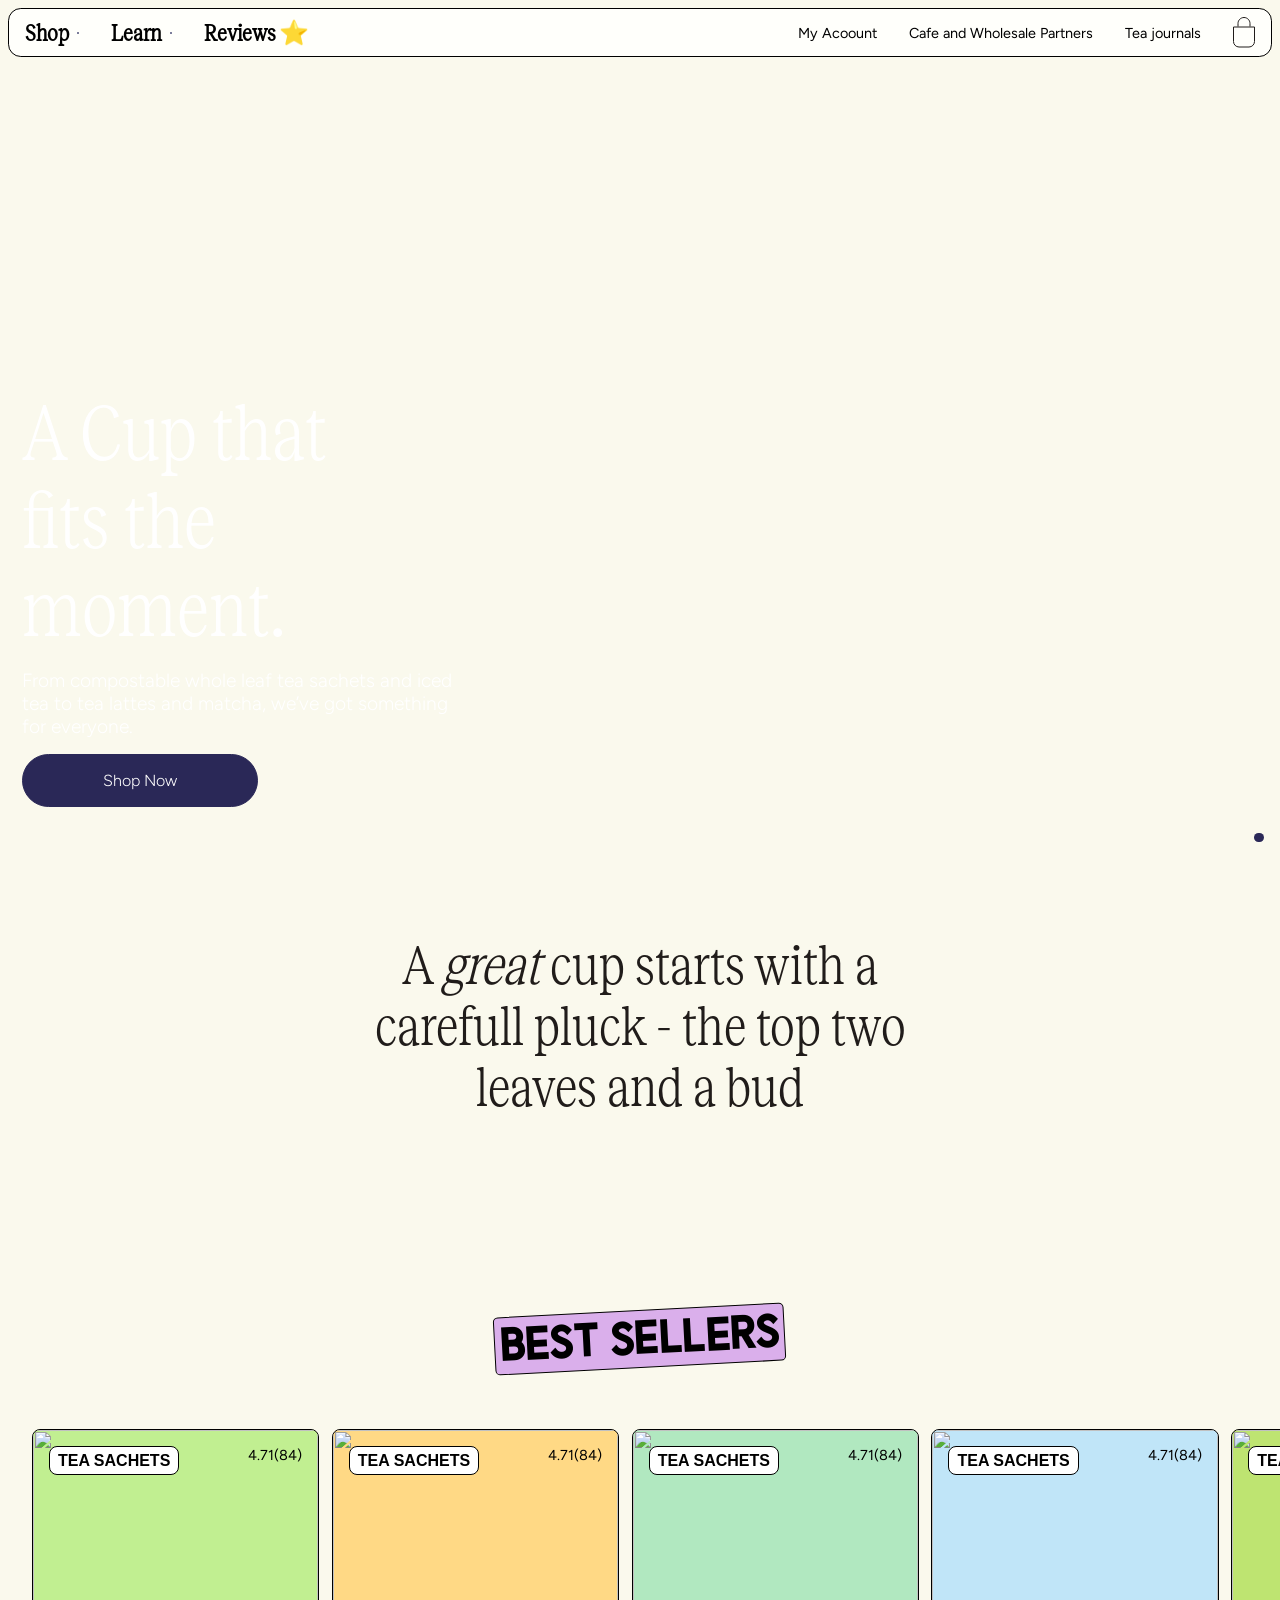
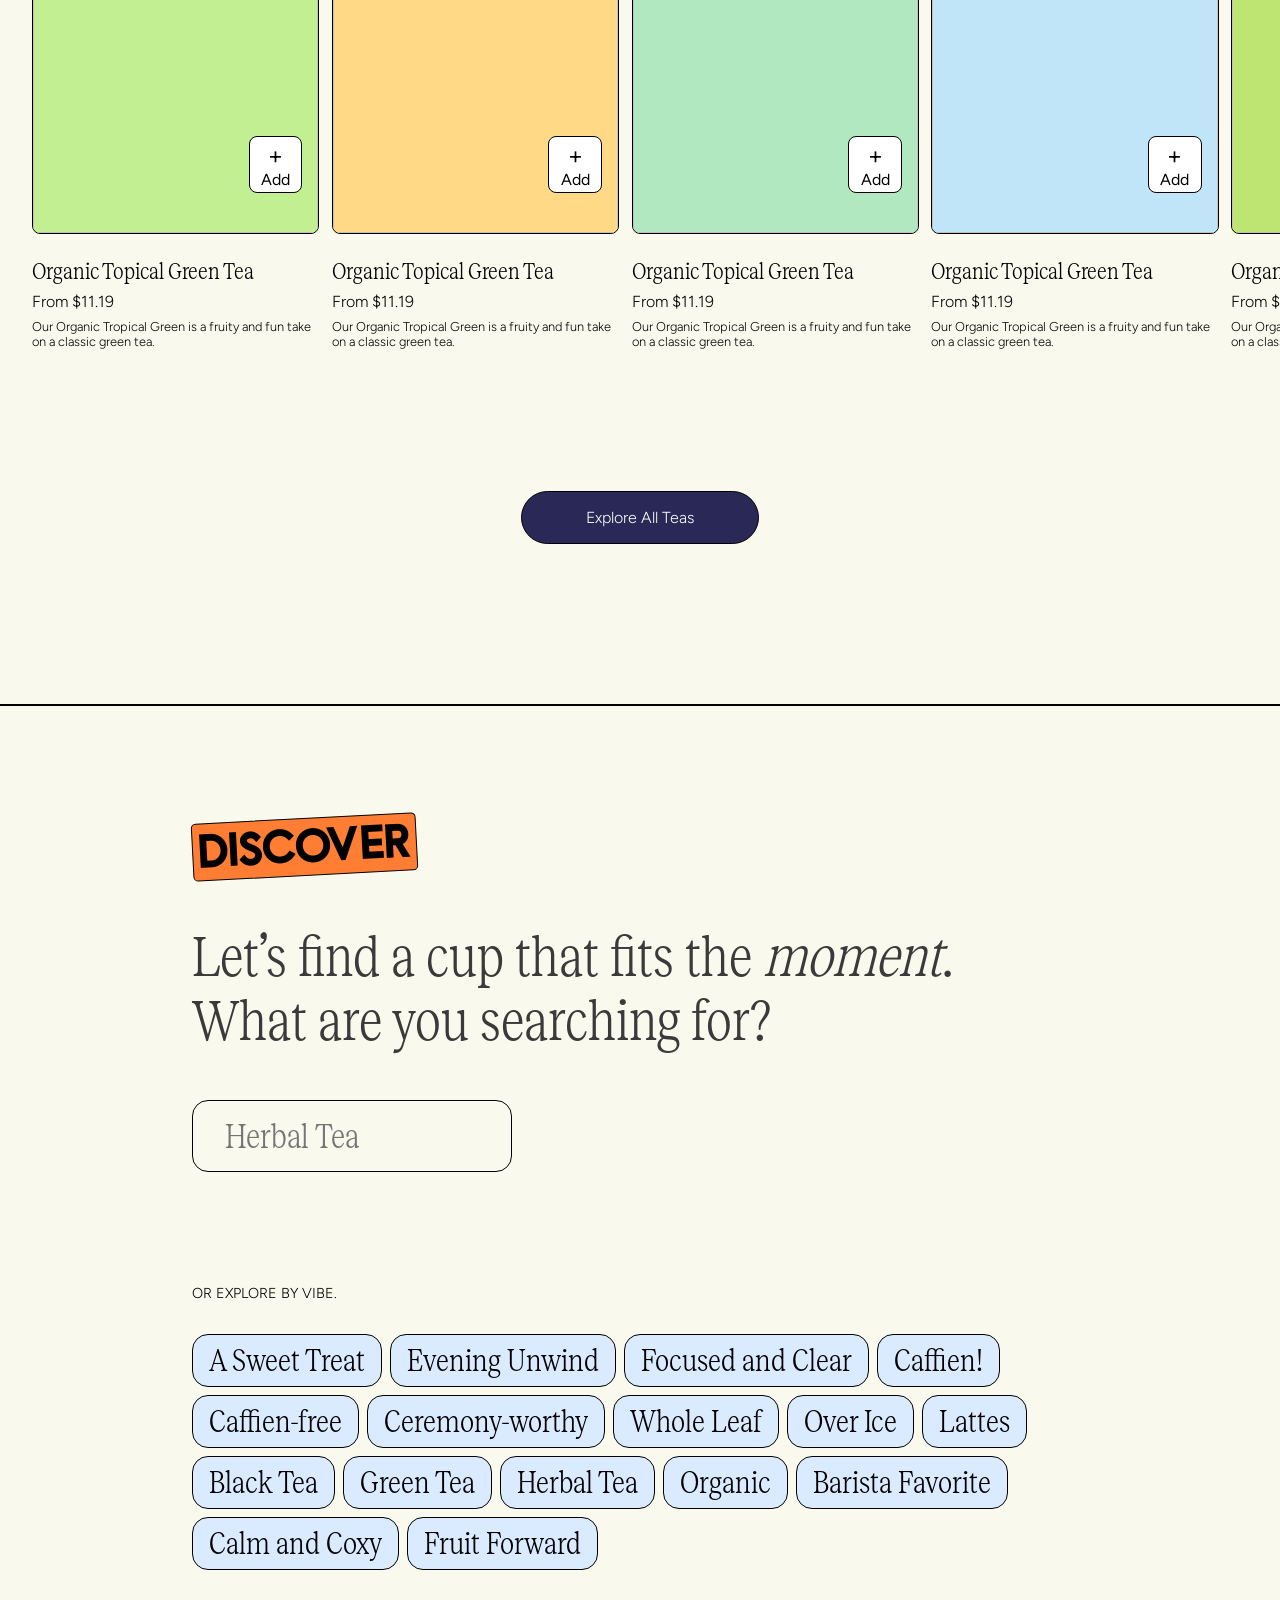
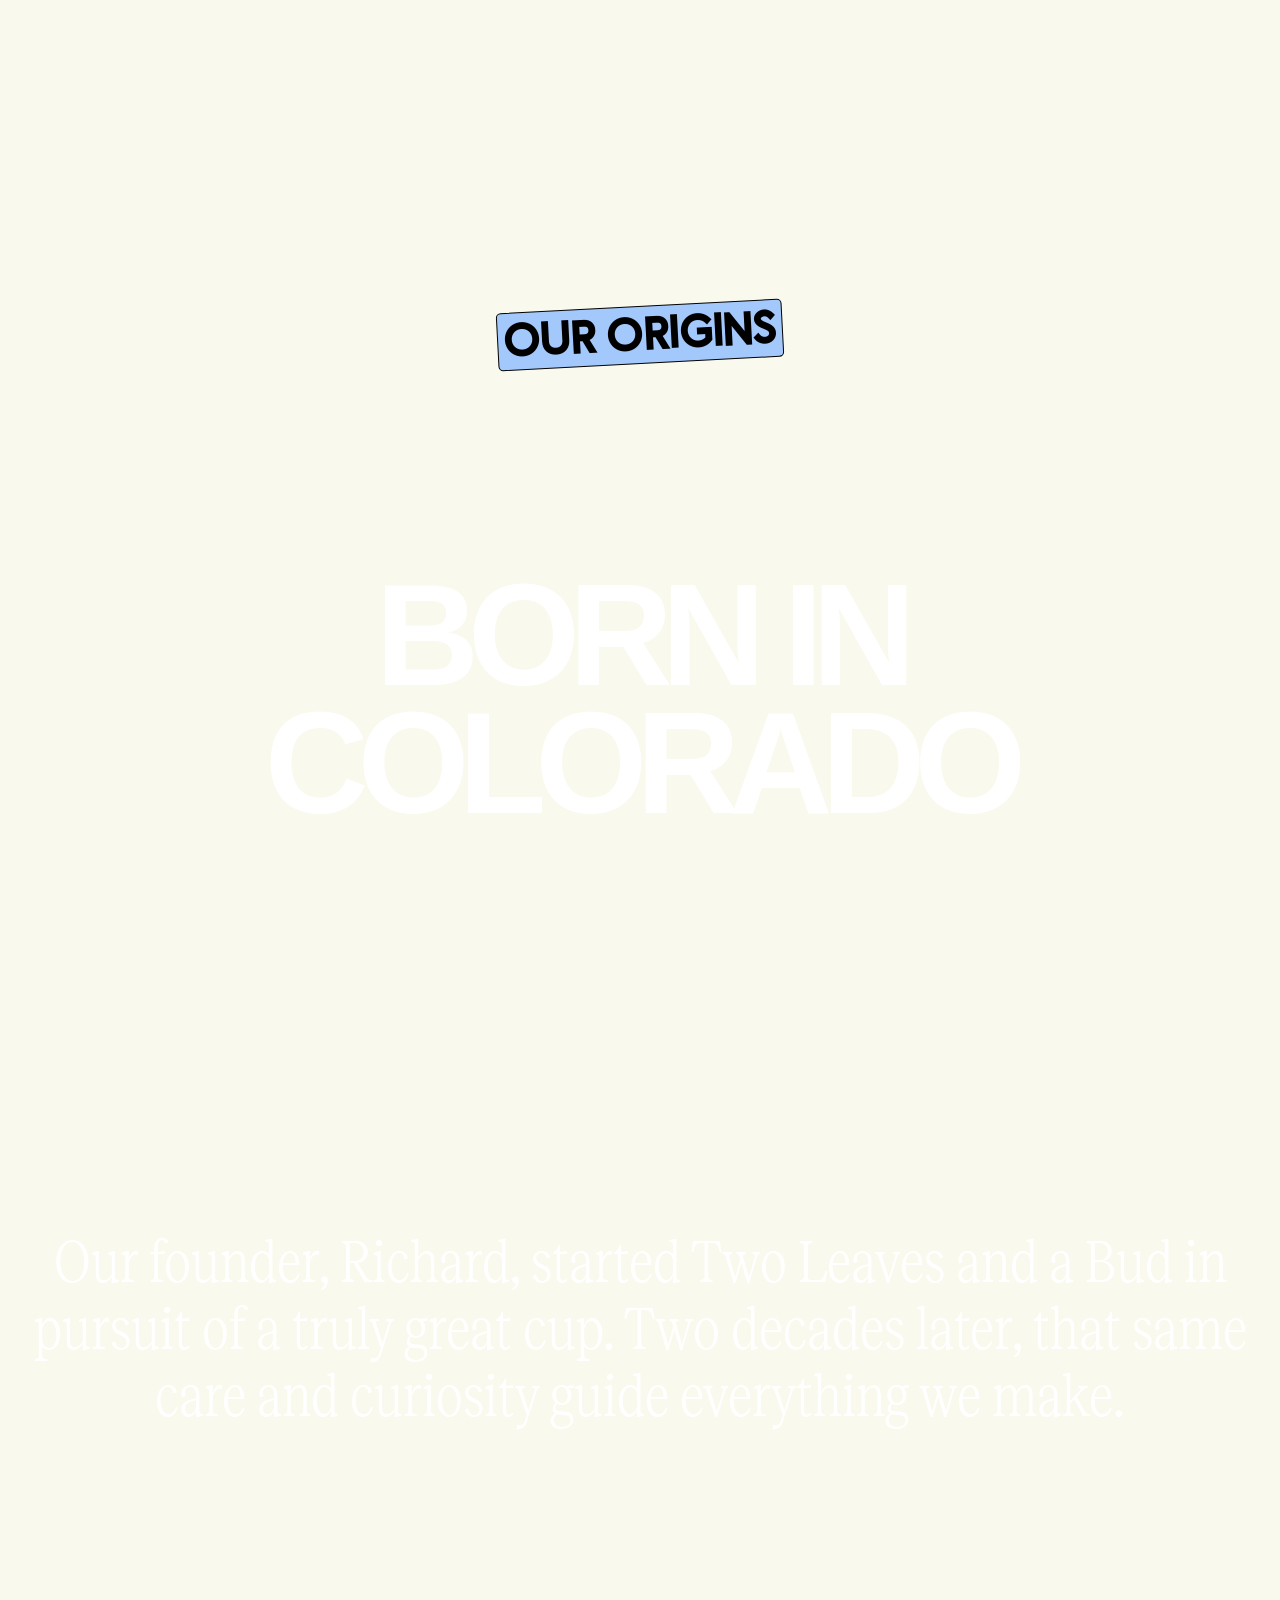
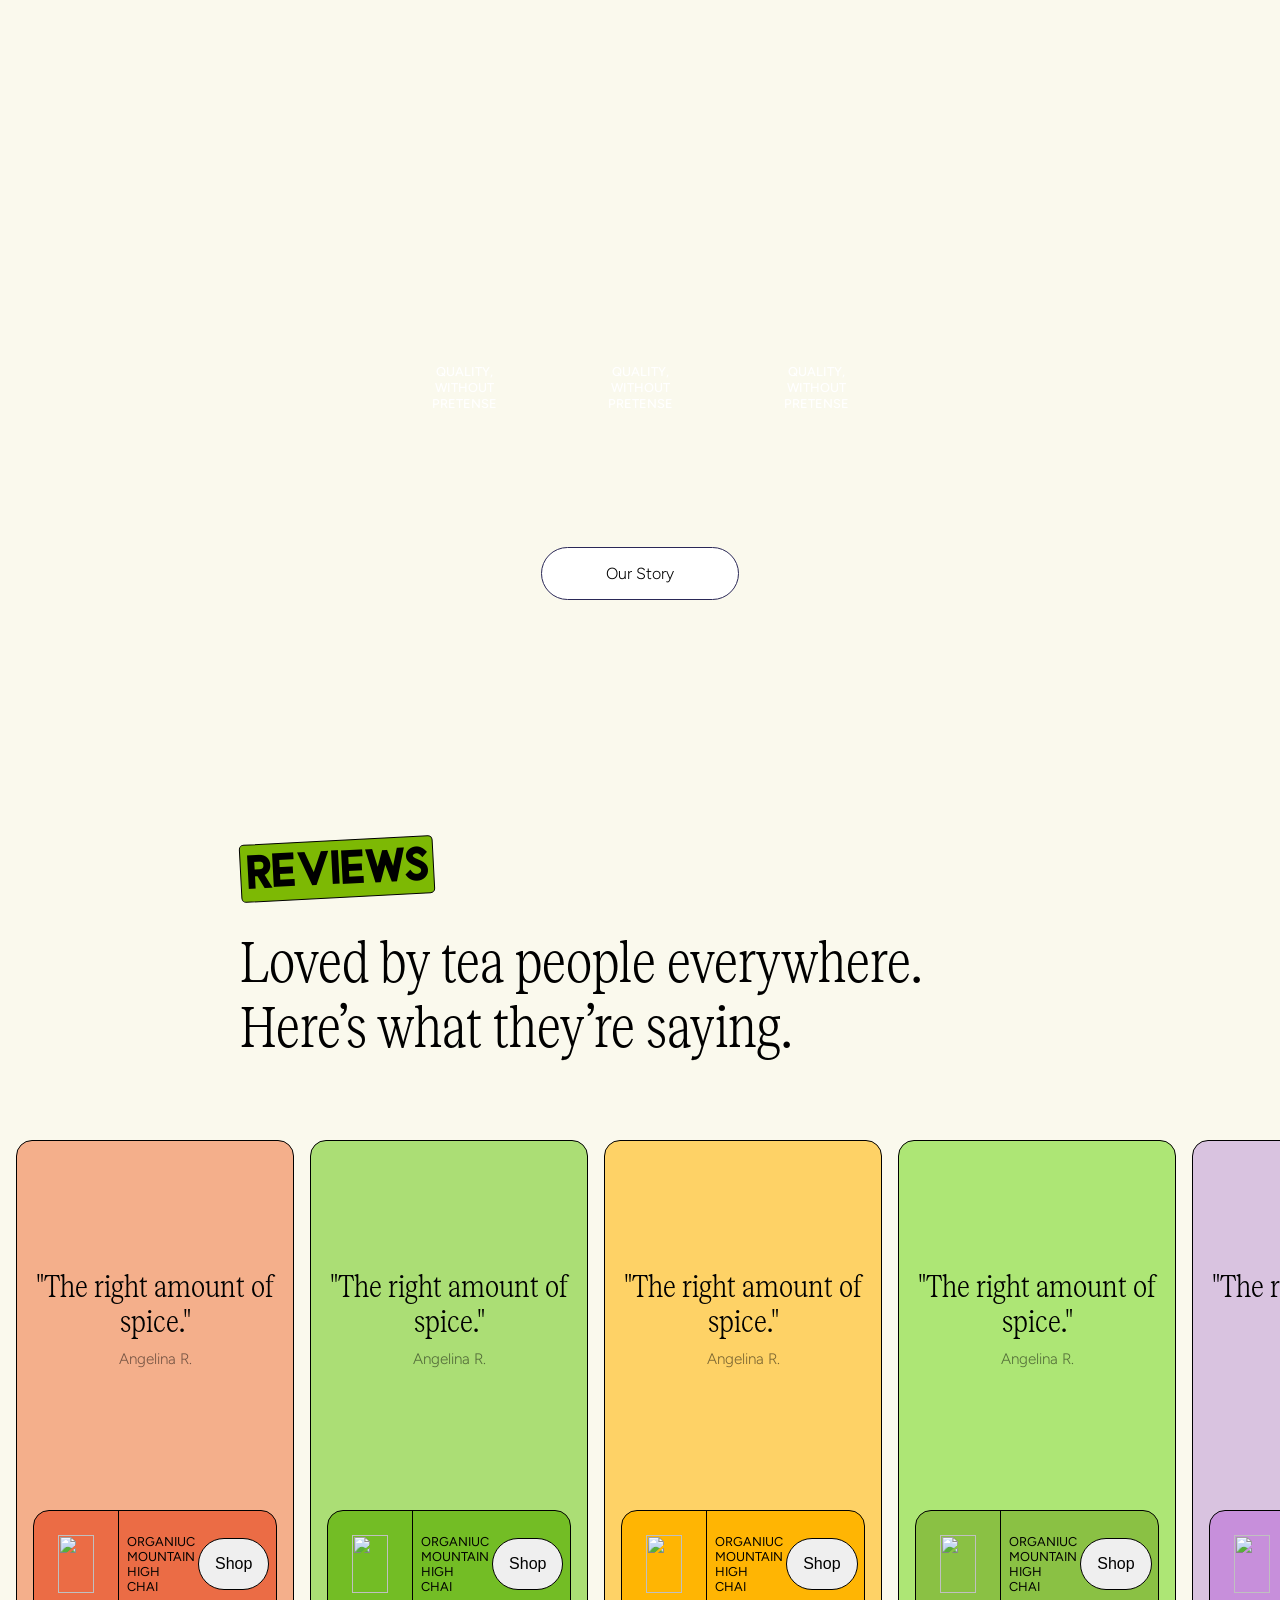
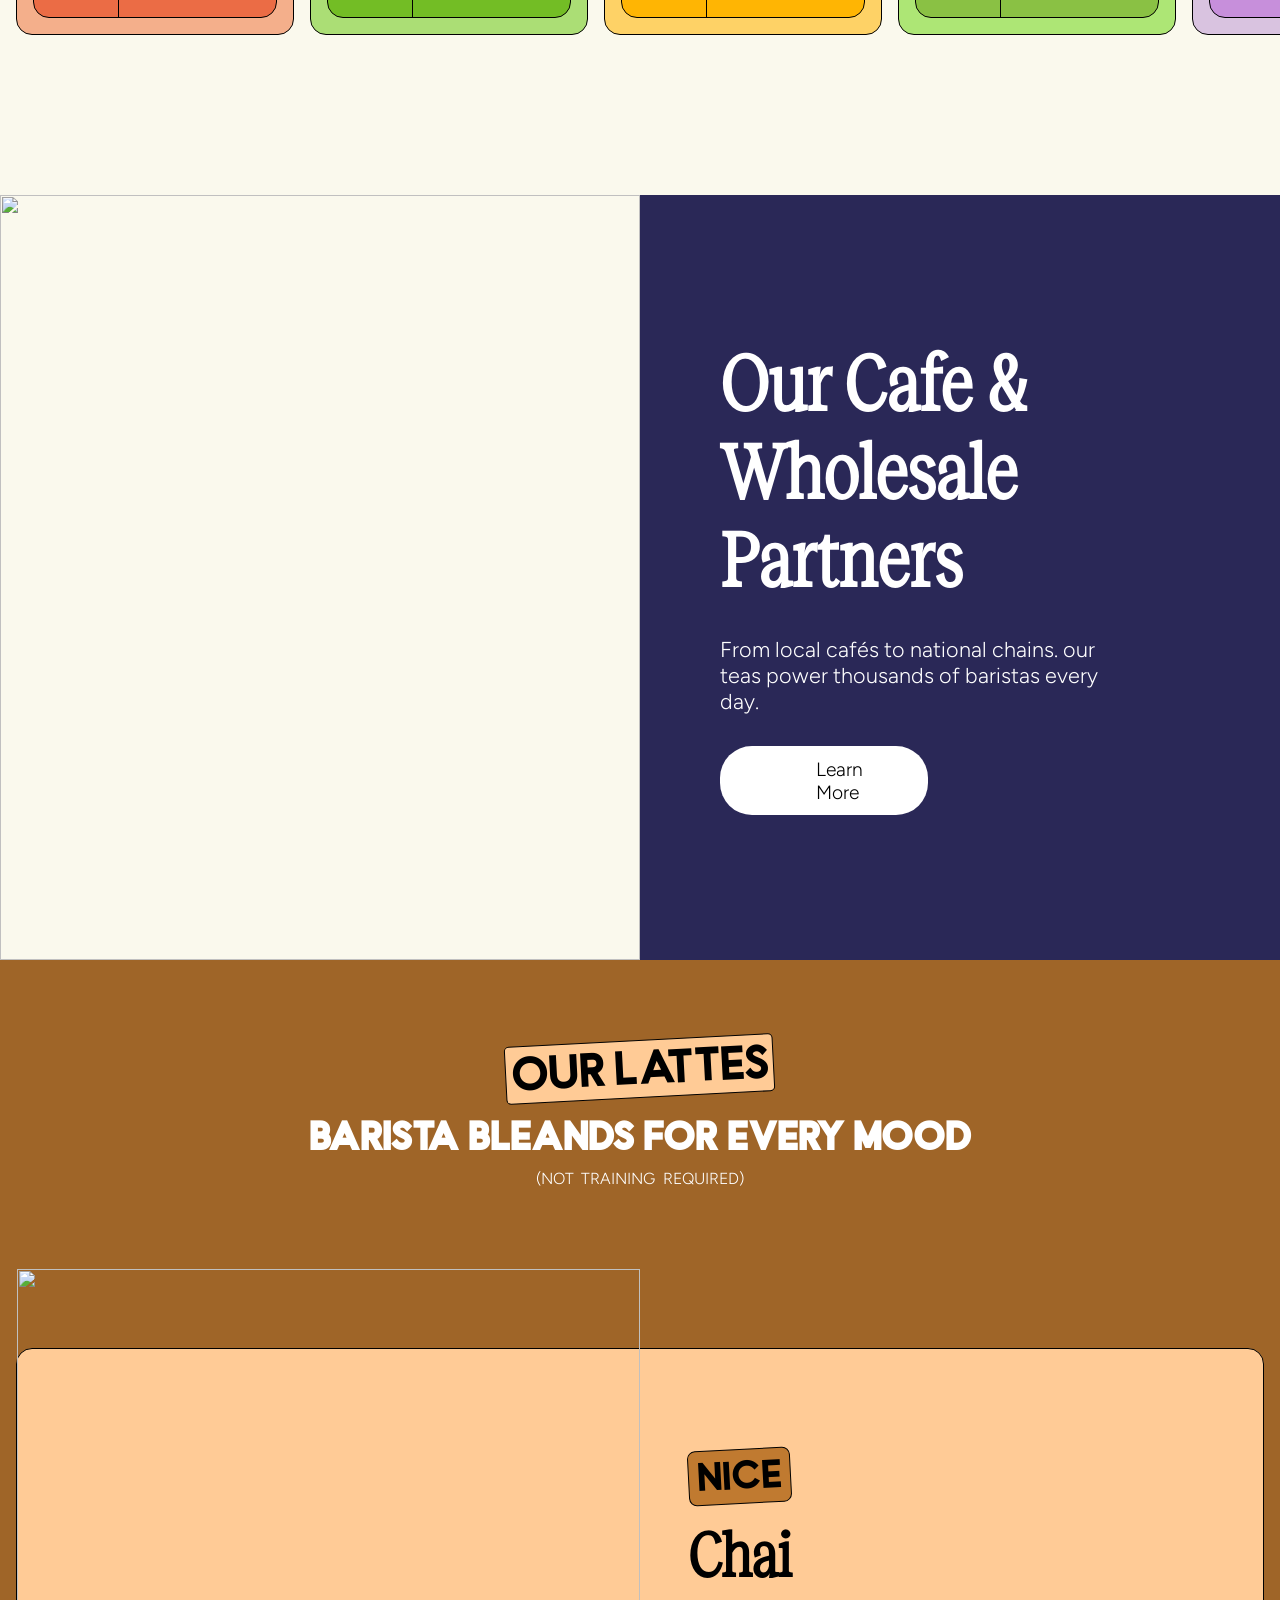
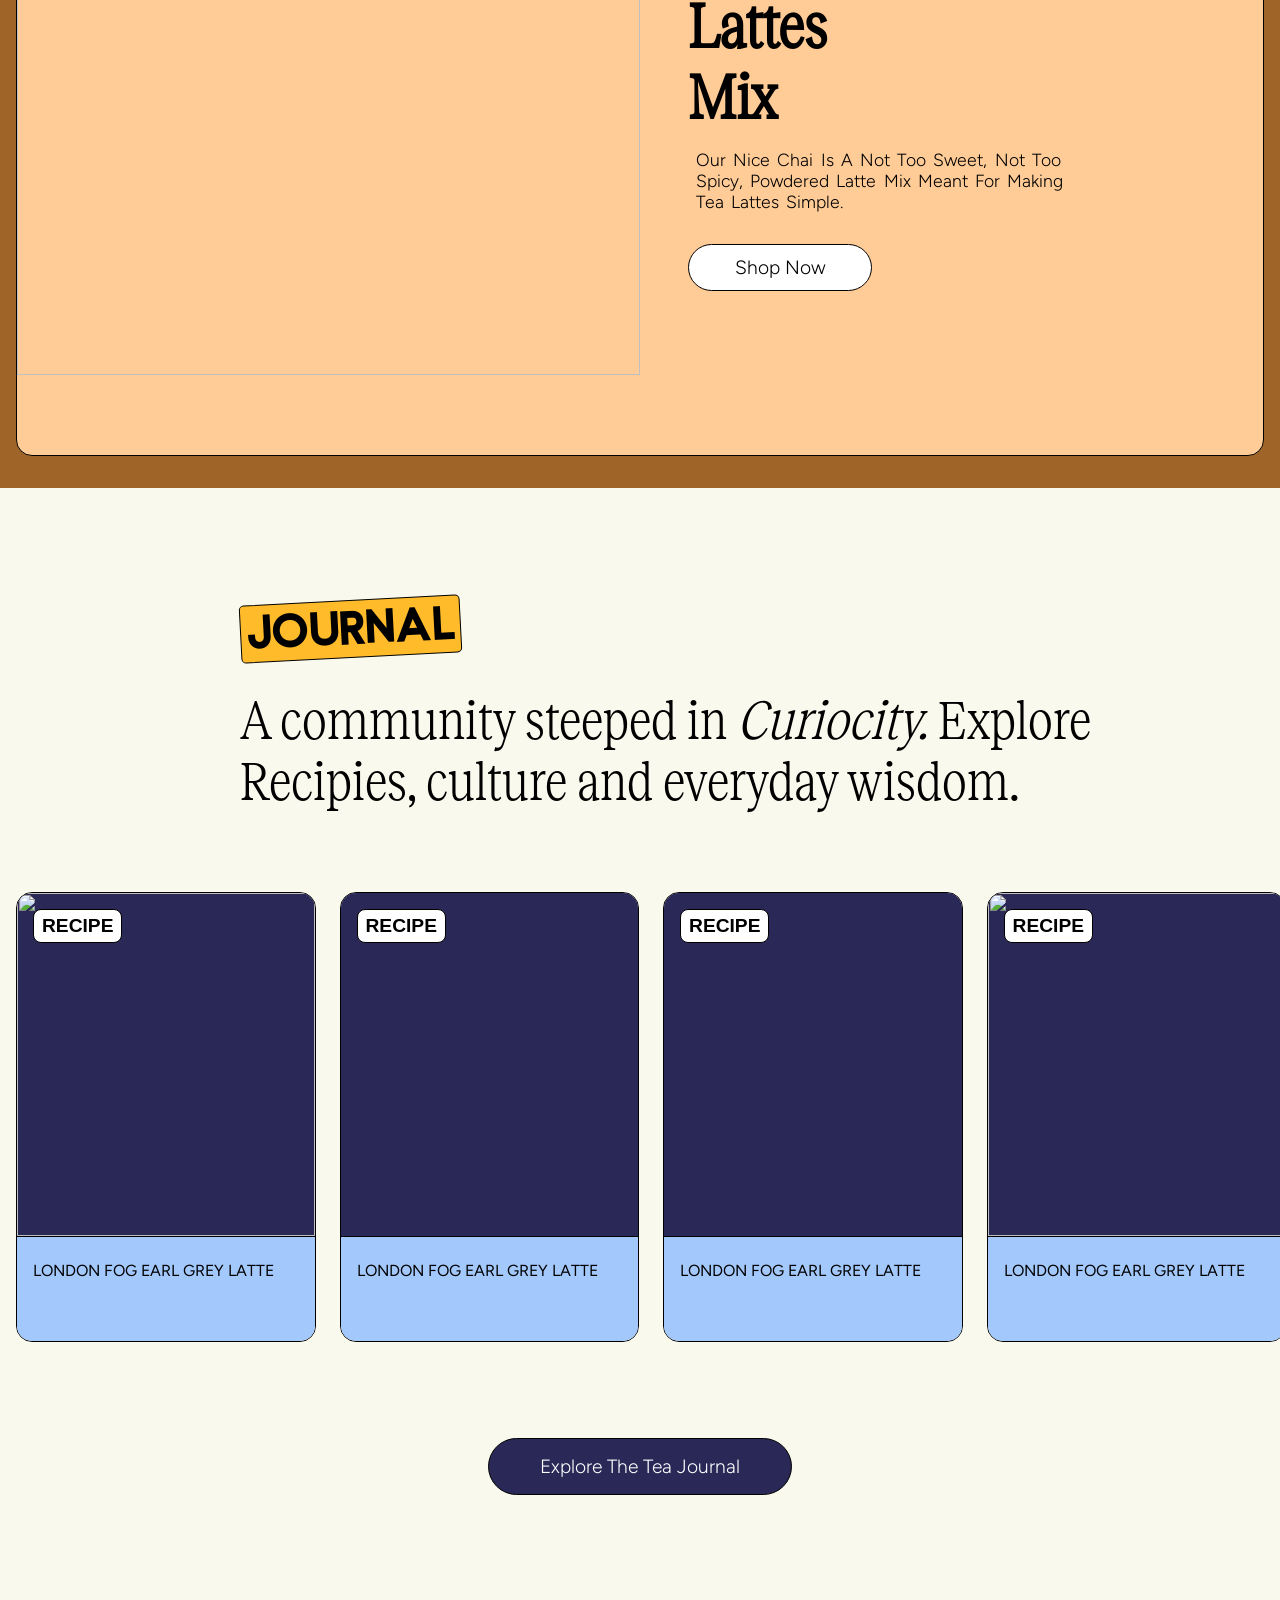
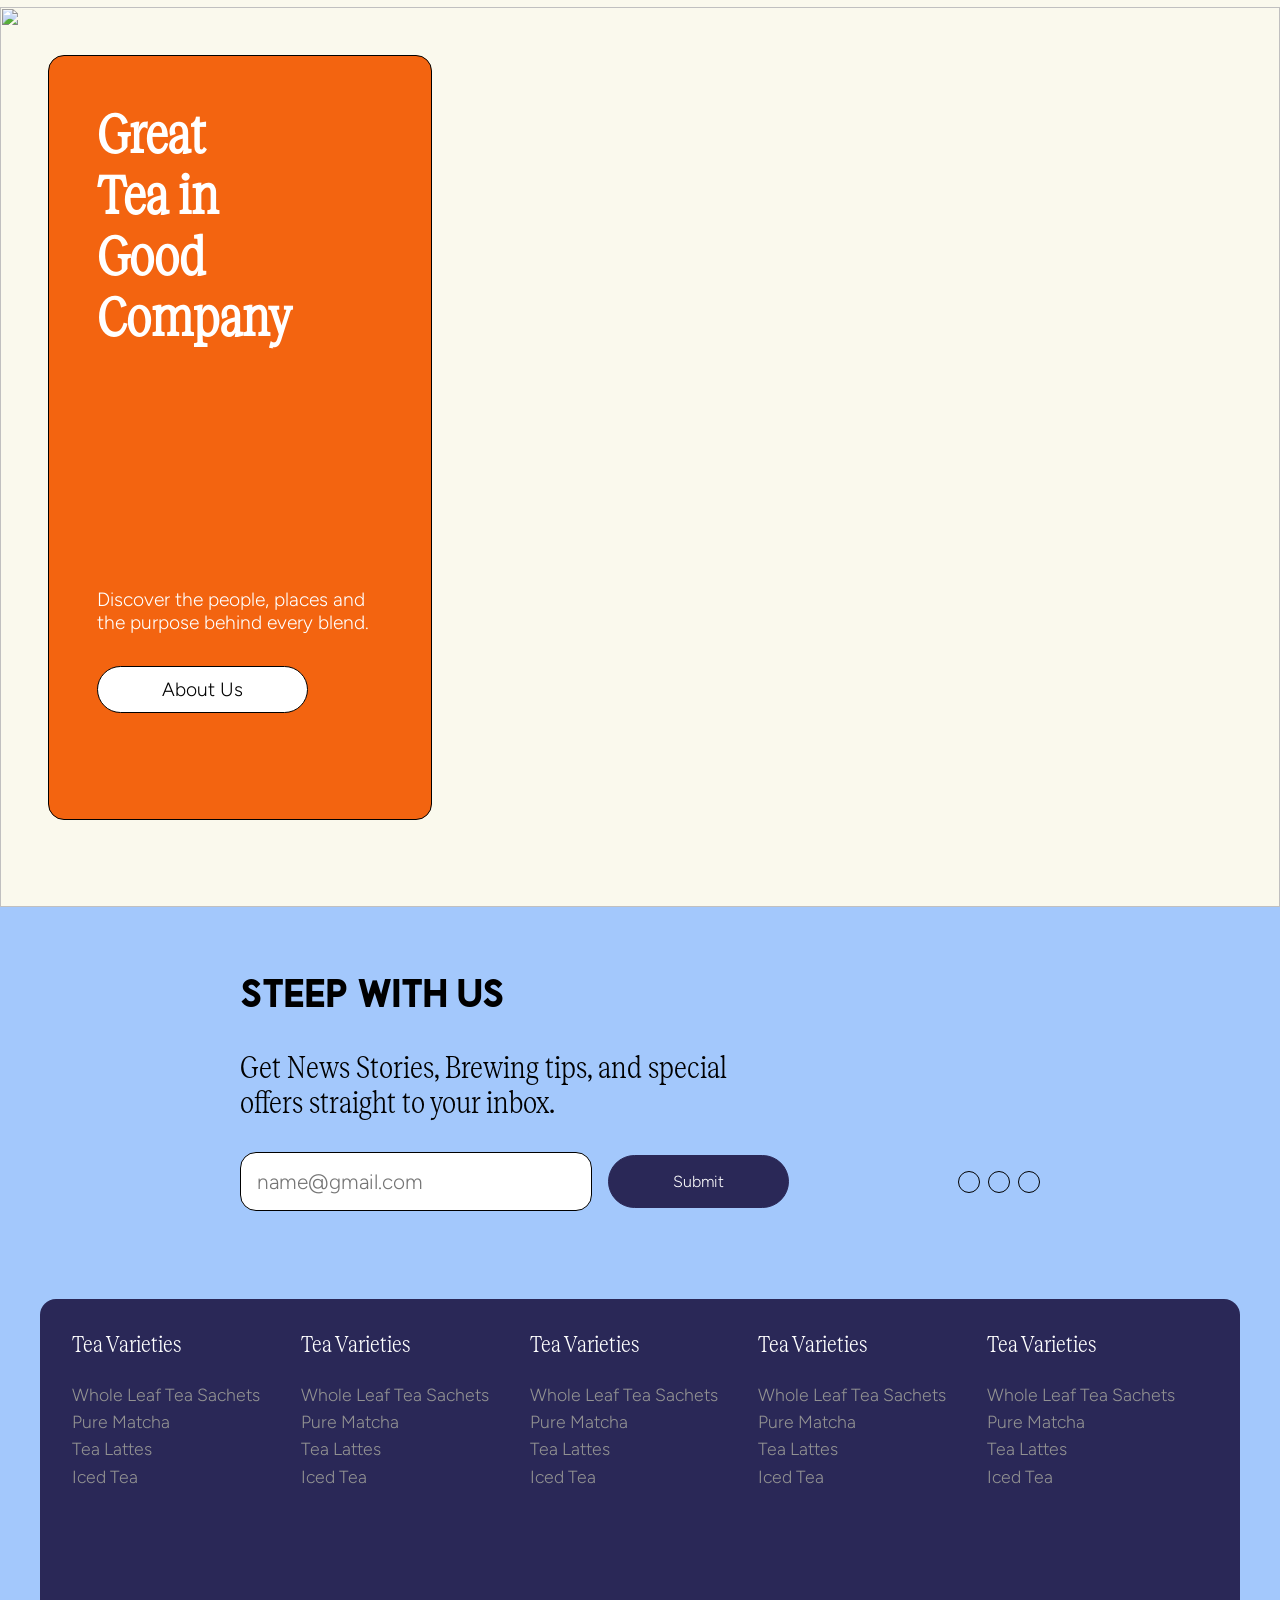
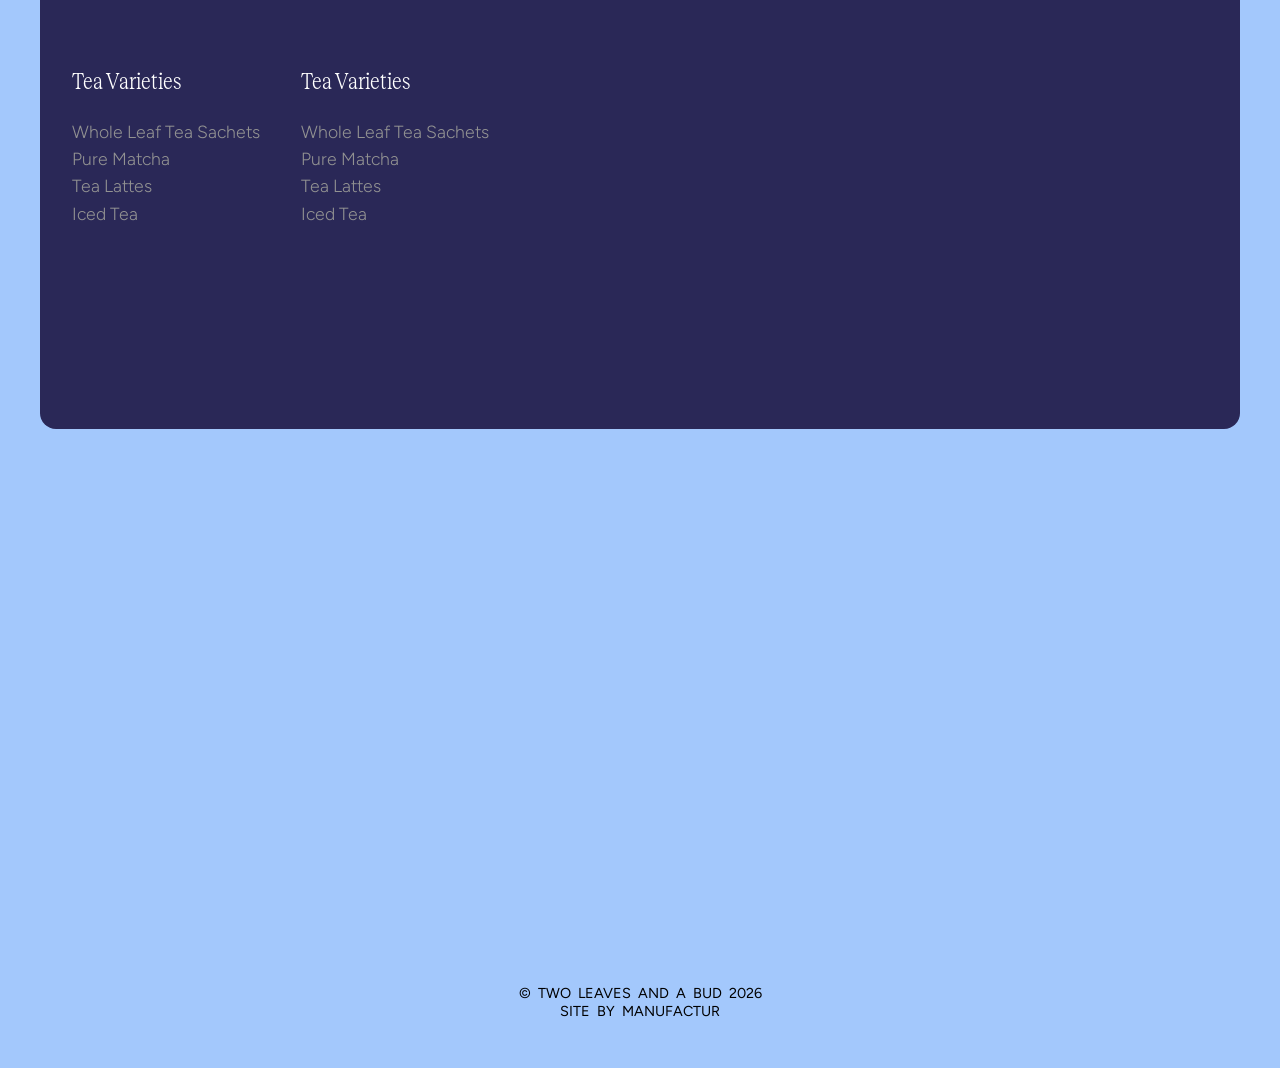
==== commit 72f4b17a: "Completed" ====
--- a/assignment-6/index.html
+++ b/assignment-6/index.html
@@ -3,7 +3,7 @@
 <head>
     <meta charset="UTF-8">
     <meta name="viewport" content="width=device-width, initial-scale=1.0">
-    <title>Responsive Class 01</title>
+    <title>Assignment 06 || Cohort 3.0</title>
     <link rel="stylesheet" href="style.css">
     <link
   href="https://cdn.jsdelivr.net/npm/remixicon@4.9.0/fonts/remixicon.css"
@@ -15,11 +15,10 @@
         <header>
             <nav>
             <div class="nav-part1">
-                <!-- <i class="ri-menu-fill"></i> -->
-                 <i class="ri-menu-2-line"></i>
-                <h3>Shop</h3>
-                <h3>Learn</h3>
-                <h3>Reviews</h3>
+                <i class="ri-menu-2-line"></i>
+                <h3>Shop<i class="ri-arrow-down-s-line"></i></h3>
+                <h3>Learn<i class="ri-arrow-down-s-line"></i></h3>
+                <h3>Reviews ⭐️</h3>
             </div>
             <div class="logo">
                 <img src="https://www.twoleavestea.com/cdn/shop/files/Twoleaves_logo.svg?v=1768205424&width=300" alt="">
@@ -46,6 +45,7 @@
 
 
         <section class="section2">
+            <i  class="icon    ri-arrow-down-line"></i>
             <div class="heading">
                 <h1>A <i>great</i> cup starts with a carefull pluck - the top two leaves and a bud</h1>
             </div>
@@ -57,6 +57,21 @@
                 <div id="card1" class="card">
                     <div class="top">
                         <img src="https://www.twoleavestea.com/cdn/shop/files/organic_tropical_green_tea_sachet_featured.webp?v=1771579242&width=525.0" alt="">
+                        <div class="top-content">
+                            <div class="topp">
+                                <span>Tea Sachets</span>
+                                <div class="rating">
+                                    <i class="ri-star-fill"></i>
+                                    <p>4.71(84)</p>
+                                </div>
+                            </div>
+                            <div class="bottom">
+                                <div class="bottom-content">
+                                    <span>+</span>
+                                    <p>Add</p>
+                                </div>
+                            </div>
+                        </div>
                     </div>
                     <div class="bottom">
                         <h2 class="title">Organic Topical Green Tea</h2>
@@ -67,6 +82,21 @@
                 <div id="card2" class="card">
                     <div class="top">
                         <img src="https://www.twoleavestea.com/cdn/shop/files/bundle-herbal-tea-trio-featured-image.webp?v=1772174356&width=900" alt="">
+                        <div class="top-content">
+                            <div class="topp">
+                                <span>Tea Sachets</span>
+                                <div class="rating">
+                                    <i class="ri-star-fill"></i>
+                                    <p>4.71(84)</p>
+                                </div>
+                            </div>
+                            <div class="bottom">
+                                <div class="bottom-content">
+                                    <span>+</span>
+                                    <p>Add</p>
+                                </div>
+                            </div>
+                        </div>
                     </div>
                     <div class="bottom">
                         <h2 class="title">Organic Topical Green Tea</h2>
@@ -77,6 +107,21 @@
                 <div id="card3" class="card">
                     <div class="top">
                         <img src="https://www.twoleavestea.com/cdn/shop/files/peppermint_naked_featured.webp?v=1771580547&width=900" alt="">
+                        <div class="top-content">
+                            <div class="topp">
+                                <span>Tea Sachets</span>
+                                <div class="rating">
+                                    <i class="ri-star-fill"></i>
+                                    <p>4.71(84)</p>
+                                </div>
+                            </div>
+                            <div class="bottom">
+                                <div class="bottom-content">
+                                    <span>+</span>
+                                    <p>Add</p>
+                                </div>
+                            </div>
+                        </div>
                     </div>
                     <div class="bottom">
                         <h2 class="title">Organic Topical Green Tea</h2>
@@ -87,6 +132,21 @@
                 <div id="card4" class="card">
                     <div class="top">
                         <img src="https://www.twoleavestea.com/cdn/shop/files/Bamboo_Tea_Chest.webp?v=1772543139&width=525.0" alt="">
+                        <div class="top-content">
+                            <div class="topp">
+                                <span>Tea Sachets</span>
+                                <div class="rating">
+                                    <i class="ri-star-fill"></i>
+                                    <p>4.71(84)</p>
+                                </div>
+                            </div>
+                            <div class="bottom">
+                                <div class="bottom-content">
+                                    <span>+</span>
+                                    <p>Add</p>
+                                </div>
+                            </div>
+                        </div>
                     </div>
                     <div class="bottom">
                         <h2 class="title">Organic Topical Green Tea</h2>
@@ -97,6 +157,21 @@
                 <div id="card5" class="card">
                     <div class="top">
                         <img src="https://www.twoleavestea.com/cdn/shop/files/Latte_Mix.webp?v=1771386671&width=525.0" alt="">
+                        <div class="top-content">
+                            <div class="topp">
+                                <span>Tea Sachets</span>
+                                <div class="rating">
+                                    <i class="ri-star-fill"></i>
+                                    <p>4.71(84)</p>
+                                </div>
+                            </div>
+                            <div class="bottom">
+                                <div class="bottom-content">
+                                    <span>+</span>
+                                    <p>Add</p>
+                                </div>
+                            </div>
+                        </div>
                     </div>
                     <div class="bottom">
                         <h2 class="title">Organic Topical Green Tea</h2>
@@ -190,12 +265,12 @@
             </div>
 
             <div class="review-card-container">
-                <div class="review-cards">
+                <div id="review-card1" class="review-cards">
                     <div class="top">
                         <p class="title">"The right amount of spice."</p>
                         <p class="name">Angelina R.</p>
                     </div>
-                    <div class="bottom">
+                    <div  class="bottom">
                         <div class="product">
                             <img src="https://www.twoleavestea.com/cdn/shop/files/Organic-Mtn-High-Chai-R15-angle_square_KO_1_2.png?v=1770086173&width=180.0" alt="">
                         </div>
@@ -207,14 +282,15 @@
                         </div>
                     </div>
                 </div>
-                <div class="review-cards">
+
+                <div id="review-card2"  class="review-cards">
                     <div class="top">
                         <p class="title">"The right amount of spice."</p>
                         <p class="name">Angelina R.</p>
                     </div>
                     <div class="bottom">
                         <div class="product">
-                            <img src="https://www.twoleavestea.com/cdn/shop/files/Organic-Mtn-High-Chai-R15-angle_square_KO_1_2.png?v=1770086173&width=180.0" alt="">
+                            <img src="https://www.twoleavestea.com/cdn/shop/files/Organic-Mtn-High-Chai-R15-angle_square_KO_1.png?v=1770085601&width=180.0" alt="">
                         </div>
                         <div class="discription">
                             <p>Organiuc Mountain high Chai</p>
@@ -224,14 +300,15 @@
                         </div>
                     </div>
                 </div>
-                <div class="review-cards">
+
+                <div id="review-card3"  class="review-cards">
                     <div class="top">
                         <p class="title">"The right amount of spice."</p>
                         <p class="name">Angelina R.</p>
                     </div>
                     <div class="bottom">
                         <div class="product">
-                            <img src="https://www.twoleavestea.com/cdn/shop/files/Organic-Mtn-High-Chai-R15-angle_square_KO_1_2.png?v=1770086173&width=180.0" alt="">
+                            <img src="https://www.twoleavestea.com/cdn/shop/files/Organic-Mtn-High-Chai-R15-angle_square_KO_1_1.png?v=1770085950&width=180.0" alt="">
                         </div>
                         <div class="discription">
                             <p>Organiuc Mountain high Chai</p>
@@ -241,14 +318,15 @@
                         </div>
                     </div>
                 </div>
-                <div class="review-cards">
+
+                <div id="review-card4"  class="review-cards">
                     <div class="top">
                         <p class="title">"The right amount of spice."</p>
                         <p class="name">Angelina R.</p>
                     </div>
                     <div class="bottom">
                         <div class="product">
-                            <img src="https://www.twoleavestea.com/cdn/shop/files/Organic-Mtn-High-Chai-R15-angle_square_KO_1_2.png?v=1770086173&width=180.0" alt="">
+                            <img src="https://www.twoleavestea.com/cdn/shop/files/Organic-Mtn-High-Chai-R15-angle_square_KO_1_3.png?v=1770086264&width=180.0" alt="">
                         </div>
                         <div class="discription">
                             <p>Organiuc Mountain high Chai</p>
@@ -258,14 +336,15 @@
                         </div>
                     </div>
                 </div>
-                <div class="review-cards">
+
+                <div  id="review-card5"  class="review-cards">
                     <div class="top">
                         <p class="title">"The right amount of spice."</p>
                         <p class="name">Angelina R.</p>
                     </div>
                     <div class="bottom">
                         <div class="product">
-                            <img src="https://www.twoleavestea.com/cdn/shop/files/Organic-Mtn-High-Chai-R15-angle_square_KO_1_2.png?v=1770086173&width=180.0" alt="">
+                            <img src="https://www.twoleavestea.com/cdn/shop/files/Organic-Mtn-High-Chai-R15-angle_square_KO_1_4.png?v=1770086316&width=180.0" alt="">
                         </div>
                         <div class="discription">
                             <p>Organiuc Mountain high Chai</p>
@@ -305,7 +384,7 @@
 
 
             <div class="lattes-card-container">
-                <div class="cards">
+                <div id="card1" class="cards">
                     <div class="top">
                         <div class="img-container">
                             <img src="https://www.twoleavestea.com/cdn/shop/files/Nice_Chai.webp?v=1773826534&width=720" alt="">
@@ -319,57 +398,57 @@
                     </div>
                 </div>
 
-                <div class="cards">
+                <div id="card2"  class="cards">
                     <div class="top">
                         <div class="img-container">
-                            <img src="https://www.twoleavestea.com/cdn/shop/files/Nice_Chai.webp?v=1773826534&width=720" alt="">
+                            <img src="https://www.twoleavestea.com/cdn/shop/files/Nice_Matcha.webp?v=1773826579&width=720" alt="">
                         </div>
                     </div>
                     <div class="bottom">
                         <span class="label">Nice</span>
+                        <h1>Matcha Lattes Mix</h1>
+                        <p>Our Nice Chai is a not too sweet, not too spicy, powdered latte mix meant for making tea lattes simple.</p>
+                        <button>Shop Now</button>
+                    </div>
+                </div>
+
+                <div id="card3"  class="cards">
+                    <div class="top">
+                        <div class="img-container">
+                            <img src="https://www.twoleavestea.com/cdn/shop/files/Two_Roots.webp?v=1773826580&width=720" alt="">
+                        </div>
+                    </div>
+                    <div class="bottom">
+                        <span class="label">Two Roots</span>
+                        <h1>Golden Latte</h1>
+                        <p>Our Nice Chai is a not too sweet, not too spicy, powdered latte mix meant for making tea lattes simple.</p>
+                        <button>Shop Now</button>
+                    </div>
+                </div>
+
+                <div id="card4"  class="cards">
+                    <div class="top">
+                        <div class="img-container">
+                            <img src="https://www.twoleavestea.com/cdn/shop/files/Barista_Chai.webp?v=1773826579&width=720" alt="">
+                        </div>
+                    </div>
+                    <div class="bottom">
+                        <span class="label">Barista</span>
                         <h1>Chai Lattes Mix</h1>
                         <p>Our Nice Chai is a not too sweet, not too spicy, powdered latte mix meant for making tea lattes simple.</p>
                         <button>Shop Now</button>
                     </div>
                 </div>
 
-                <div class="cards">
+                <div id="card5"  class="cards">
                     <div class="top">
                         <div class="img-container">
-                            <img src="https://www.twoleavestea.com/cdn/shop/files/Nice_Chai.webp?v=1773826534&width=720" alt="">
-                        </div>
-                    </div>
-                    <div class="bottom">
-                        <span class="label">Nice</span>
-                        <h1>Chai Lattes Mix</h1>
-                        <p>Our Nice Chai is a not too sweet, not too spicy, powdered latte mix meant for making tea lattes simple.</p>
-                        <button>Shop Now</button>
-                    </div>
-                </div>
-
-                <div class="cards">
-                    <div class="top">
-                        <div class="img-container">
-                            <img src="https://www.twoleavestea.com/cdn/shop/files/Nice_Chai.webp?v=1773826534&width=720" alt="">
-                        </div>
-                    </div>
-                    <div class="bottom">
-                        <span class="label">Nice</span>
-                        <h1>Chai Lattes Mix</h1>
-                        <p>Our Nice Chai is a not too sweet, not too spicy, powdered latte mix meant for making tea lattes simple.</p>
-                        <button>Shop Now</button>
-                    </div>
-                </div>
-
-                <div class="cards">
-                    <div class="top">
-                        <div class="img-container">
-                            <img src="https://www.twoleavestea.com/cdn/shop/files/Nice_Chai.webp?v=1773826534&width=720" alt="">
-                        </div>
-                    </div>
-                    <div class="bottom">
-                        <span class="label">Nice</span>
-                        <h1>Chai Lattes Mix</h1>
+                            <img src="https://www.twoleavestea.com/cdn/shop/files/Barista_Matcha_new_pack.webp?v=1773888021&width=720" alt="">
+                        </div>
+                    </div>
+                    <div class="bottom">
+                        <span class="label">Barista</span>
+                        <h1>Matcha Lattes Mix</h1>
                         <p>Our Nice Chai is a not too sweet, not too spicy, powdered latte mix meant for making tea lattes simple.</p>
                         <button>Shop Now</button>
                     </div>
@@ -392,14 +471,34 @@
                 <div class="cards">
                     <div class="top">
                         <img src="https://www.twoleavestea.com/cdn/shop/articles/enjoy_9b280eb3-acdd-47d2-ba91-0d2f259d3d66.svg?v=1774545568&width=750.0" alt="">
+                        <span>Recipe</span>
                     </div>
                     <div class="bottom">
                         <p>London Fog Earl Grey Latte</p>
                     </div>
                 </div>
+                <div id="card2" class="cards">
+                    <div class="top">
+                        <img  src="https://www.twoleavestea.com/cdn/shop/articles/Two_Leaves_May_25_Shoot-36_16x9_6008ffcb-7380-43d9-b1f6-b1f542f934b0.jpg?v=1773683613&width=600" alt="">
+                    <span>Recipe</span>
+                    </div>
+                    <div class="bottom">
+                        <p>London Fog Earl Grey Latte</p>
+                    </div>
+                </div>
+                <div id="card3" class="cards">
+                    <div class="top">
+                        <img src="https://www.twoleavestea.com/cdn/shop/articles/Two_Leaves_May_25_Shoot-24_SQ.jpg?v=1775656199&width=750.0" alt="">
+                    <span>Recipe</span>
+                    </div>
+                    <div class="bottom">
+                        <p>London Fog Earl Grey Latte</p>
+                    </div>
+                </div>
                 <div class="cards">
                     <div class="top">
-                        <img src="https://www.twoleavestea.com/cdn/shop/articles/enjoy_9b280eb3-acdd-47d2-ba91-0d2f259d3d66.svg?v=1774545568&width=750.0" alt="">
+                        <img src="https://www.twoleavestea.com/cdn/shop/articles/chef_s_matcha_mix_9ae88222-5d88-415f-a90d-4cd0e47af7d8.svg?v=1775654273&width=750.0" alt="">
+                    <span>Recipe</span>
                     </div>
                     <div class="bottom">
                         <p>London Fog Earl Grey Latte</p>
@@ -407,23 +506,8 @@
                 </div>
                 <div class="cards">
                     <div class="top">
-                        <img src="https://www.twoleavestea.com/cdn/shop/articles/enjoy_9b280eb3-acdd-47d2-ba91-0d2f259d3d66.svg?v=1774545568&width=750.0" alt="">
-                    </div>
-                    <div class="bottom">
-                        <p>London Fog Earl Grey Latte</p>
-                    </div>
-                </div>
-                <div class="cards">
-                    <div class="top">
-                        <img src="https://www.twoleavestea.com/cdn/shop/articles/enjoy_9b280eb3-acdd-47d2-ba91-0d2f259d3d66.svg?v=1774545568&width=750.0" alt="">
-                    </div>
-                    <div class="bottom">
-                        <p>London Fog Earl Grey Latte</p>
-                    </div>
-                </div>
-                <div class="cards">
-                    <div class="top">
-                        <img src="https://www.twoleavestea.com/cdn/shop/articles/enjoy_9b280eb3-acdd-47d2-ba91-0d2f259d3d66.svg?v=1774545568&width=750.0" alt="">
+                        <img src="https://www.twoleavestea.com/cdn/shop/articles/ceremonial-matcha-tea-organic_1cf6ef8d-b56a-483f-8d58-29f7667bd97a.svg?v=1773688403&width=750.0" alt="">
+                    <span>Recipe</span>
                     </div>
                     <div class="bottom">
                         <p>London Fog Earl Grey Latte</p>
@@ -467,8 +551,155 @@
                     </div>
                 </div>
             </div>
-            <div class="center"></div>
-            <div class="bottom"></div>
+
+            <div class="center">
+                <div class="desktop-footer">
+                    <div class="links-containers">
+                        <p>Tea Varieties</p>
+                        <ul>
+                            <li>Whole Leaf Tea Sachets</li>
+                            <li>Pure Matcha</li>
+                            <li>Tea Lattes</li>
+                            <li>Iced Tea</li>
+                        </ul>
+                    </div>
+                     <div class="links-containers">
+                        <p>Tea Varieties</p>
+                        <ul>
+                            <li>Whole Leaf Tea Sachets</li>
+                            <li>Pure Matcha</li>
+                            <li>Tea Lattes</li>
+                            <li>Iced Tea</li>
+                        </ul>
+                    </div>
+                     <div class="links-containers">
+                        <p>Tea Varieties</p>
+                        <ul>
+                            <li>Whole Leaf Tea Sachets</li>
+                            <li>Pure Matcha</li>
+                            <li>Tea Lattes</li>
+                            <li>Iced Tea</li>
+                        </ul>
+                    </div>
+                     <div class="links-containers">
+                        <p>Tea Varieties</p>
+                        <ul>
+                            <li>Whole Leaf Tea Sachets</li>
+                            <li>Pure Matcha</li>
+                            <li>Tea Lattes</li>
+                            <li>Iced Tea</li>
+                        </ul>
+                    </div>
+                     <div class="links-containers">
+                        <p>Tea Varieties</p>
+                        <ul>
+                            <li>Whole Leaf Tea Sachets</li>
+                            <li>Pure Matcha</li>
+                            <li>Tea Lattes</li>
+                            <li>Iced Tea</li>
+                        </ul>
+                    </div>
+                     <div class="links-containers">
+                        <p>Tea Varieties</p>
+                        <ul>
+                            <li>Whole Leaf Tea Sachets</li>
+                            <li>Pure Matcha</li>
+                            <li>Tea Lattes</li>
+                            <li>Iced Tea</li>
+                        </ul>
+                    </div>
+                     <div class="links-containers">
+                        <p>Tea Varieties</p>
+                        <ul>
+                            <li>Whole Leaf Tea Sachets</li>
+                            <li>Pure Matcha</li>
+                            <li>Tea Lattes</li>
+                            <li>Iced Tea</li>
+                        </ul>
+                    </div>
+                </div>
+                <div class="mobile-tab-footer">
+                    <details>
+                        <summary>Tea Varieties</summary>
+                        <ul>
+                            <li>Whole Leaf Tea Sachets</li>
+                            <li>Pure Matcha</li>
+                            <li>Tea Lattes</li>
+                            <li>Iced Tea</li>
+                        </ul>
+                    </details>
+
+                    <details>
+                        <summary>Tea Varieties</summary>
+                        <ul>
+                            <li>Whole Leaf Tea Sachets</li>
+                            <li>Pure Matcha</li>
+                            <li>Tea Lattes</li>
+                            <li>Iced Tea</li>
+                        </ul>
+                    </details>
+
+                    <details>
+                        <summary>Tea Varieties</summary>
+                        <ul>
+                            <li>Whole Leaf Tea Sachets</li>
+                            <li>Pure Matcha</li>
+                            <li>Tea Lattes</li>
+                            <li>Iced Tea</li>
+                        </ul>
+                    </details>
+
+                    <details>
+                        <summary>Tea Varieties</summary>
+                        <ul>
+                            <li>Whole Leaf Tea Sachets</li>
+                            <li>Pure Matcha</li>
+                            <li>Tea Lattes</li>
+                            <li>Iced Tea</li>
+                        </ul>
+                    </details>
+
+                    <details>
+                        <summary>Tea Varieties</summary>
+                        <ul>
+                            <li>Whole Leaf Tea Sachets</li>
+                            <li>Pure Matcha</li>
+                            <li>Tea Lattes</li>
+                            <li>Iced Tea</li>
+                        </ul>
+                    </details>
+
+                    <details>
+                        <summary>Tea Varieties</summary>
+                        <ul>
+                            <li>Whole Leaf Tea Sachets</li>
+                            <li>Pure Matcha</li>
+                            <li>Tea Lattes</li>
+                            <li>Iced Tea</li>
+                        </ul>
+                    </details>
+
+                    <details id="details-7">
+                        <summary>Tea Varieties</summary>
+                        <ul>
+                            <li>Whole Leaf Tea Sachets</li>
+                            <li>Pure Matcha</li>
+                            <li>Tea Lattes</li>
+                            <li>Iced Tea</li>
+                        </ul>
+                    </details>
+                </div>
+            </div>
+
+            <div class="bottom">
+                <img class="bg" src="https://www.twoleavestea.com/cdn/shop/files/footer-extended_1.png?v=1771834074" alt="">
+                <div class="bottom-container">
+                    <img class="logo" src="https://www.twoleavestea.com/cdn/shop/files/Twoleaves_logo.svg?v=1768205424&width=300" alt="">
+                    <div class="copyright">
+                        <p>© Two leaves and a Bud 2026 <br>site by Manufactur</p>
+                    </div>
+                </div>
+            </div>
         </footer>
     </main>
 
--- a/assignment-6/style.css
+++ b/assignment-6/style.css
@@ -2,25 +2,30 @@
     font-family: "Rackless";
     src: url(./fonts/RecklessCondensedS-TRIAL-Book.woff);
 }
+
 @font-face {
     font-family: "Figtree";
     src: url(./fonts/Figtree-VariableFont_wght.ttf);
 }
+
 @font-face {
     font-family: "Retro-Floral";
     src: url(./fonts//Retro-Floral.ttf);
 }
-*{
+
+* {
     margin: 0;
     padding: 0;
     box-sizing: border-box;
 }
-html,body{
+
+html,
+body {
     height: 100%;
     width: 100%;
 }
 
-main{
+main {
     min-height: 100vh;
     width: 100%;
     background-color: #faf9ed;
@@ -28,7 +33,7 @@
 }
 
 
-header{
+header {
     width: 100%;
     padding: 0.5rem 0;
     display: flex;
@@ -39,7 +44,8 @@
     left: 0;
     z-index: 50;
 }
-nav{
+
+nav {
     display: flex;
     align-items: center;
     justify-content: space-between;
@@ -55,22 +61,24 @@
 
 
 
-nav .nav-part1 h3{
+nav .nav-part1 h3 {
     display: none;
 }
-nav .nav-part1 i{
+
+nav .nav-part1 i {
     color: black;
     font-size: 2.4rem;
     font-weight: 100;
 }
-nav .nav-part3 h3{
+
+nav .nav-part3 h3 {
     display: none;
 }
 
 
 
 
-.section1{
+.section1 {
     background-image: url(https://www.twoleavestea.com/cdn/shop/files/AlpineBerry_mobile.webp?v=1774284087&width=1125.0);
     background-size: cover;
     background-position: center;
@@ -84,21 +92,25 @@
     padding: 3rem 1.4rem;
     gap: 1rem;
 }
-.section1 h1{
+
+.section1 h1 {
     font-family: "Rackless";
     font-size: 3rem;
     color: white;
     font-weight: 100;
     text-align: center;
 }
-.section1 p{
+
+.section1 p {
     text-align: center;
     color: white;
     font-weight: 200;
     font-family: "Figtree";
 }
-.section1 button{
+
+.section1 button {
     background-color: #2a2857;
+    border: 1px solid #2a2857;
     width: 100%;
     padding: 1rem;
     font-size: 1rem;
@@ -109,7 +121,8 @@
     font-weight: 200;
     transition: all ease 0.3s;
 }
-.section1 button:hover{
+
+.section1 button:hover {
     color: #2a2857;
     background-color: white;
 }
@@ -119,7 +132,7 @@
 
 
 
-.section2{
+.section2 {
     min-height: 100vh;
     width: 100%;
     background-color: #faf9ed;
@@ -127,10 +140,25 @@
     display: flex;
     flex-direction: column;
     padding: 5rem 0;
+    position: relative;
 
     border-bottom: 2px solid black;
 }
-.section2 h1{
+
+.section2 .icon {
+    position: absolute;
+    top: -1.4rem;
+    right: 1rem;
+    font-weight: 100;
+    color: white;
+    padding: 0.3rem;
+    font-size: 2rem;
+    border-radius: 50%;
+    background-color: #2a2857;
+
+}
+
+.section2 h1 {
     text-align: center;
     font-weight: 100;
     font-family: "Rackless";
@@ -141,10 +169,11 @@
 
 
 /* Label  */
-.label{
+.label {
     padding: 2rem 1rem;
 }
-.label .btn{
+
+.label .btn {
     border: 1px solid black;
     background-color: #daafeb;
     border-radius: 0.3rem;
@@ -162,9 +191,7 @@
 }
 
 
-
-
-.section2 .cards-container{
+.section2 .cards-container {
     padding: 1vw 0;
     display: flex;
     justify-content: start;
@@ -175,15 +202,19 @@
     scroll-behavior: smooth;
 
 }
-.section2 .cards-container::-webkit-scrollbar{
+
+.section2 .cards-container::-webkit-scrollbar {
     display: none;
 }
-.section2 .cards-container .card{
+
+.section2 .cards-container .card {
     width: 85%;
+    min-height: 50vh;
     flex-shrink: 0;
     overflow: hidden;
 }
-.cards-container .card .top{
+
+.cards-container .card .top {
     background-size: cover;
     background-position: center;
     height: 55vh;
@@ -192,6 +223,7 @@
     border: 1px solid black;
     border-radius: 0.5rem;
     overflow: hidden;
+    position: relative;
 }
 
 .section2 .cards-container .card .top img {
@@ -199,52 +231,63 @@
     width: 100%;
     object-fit: cover;
     object-position: center;
-    transition: all ease 0.3s;
-}
-.section2 .cards-container .card .top img:hover{
-    scale: 1.1;
-    margin-top: -1rem;
-}
-.section2 .cards-container #card2 .top{
+    transition: transform 0.4s ease;
+}
+
+.section2 .cards-container .card .top:hover img {
+    transform: scale(1.1);
+}
+
+.section2 .cards-container #card2 .top {
     background-color: #ffd985;
 }
-.section2 .cards-container #card3 .top{
+
+.section2 .cards-container #card3 .top {
     background-color: #b1e8c0;
 }
-.section2 .cards-container #card4 .top{
+
+.section2 .cards-container #card4 .top {
     background-color: #c0e5f8;
 }
-.section2 .cards-container #card5 .top{
+
+.section2 .cards-container #card5 .top {
     background-color: #bee471;
 }
-.section2 .cards-container .card .bottom{
+
+.section2 .cards-container .card .bottom {
     display: flex;
     flex-direction: column;
     gap: 0.5rem;
     height: fit-content;
     padding: 1.5rem 0;
 }
-.section2 .cards-container .card .bottom .title{
-    font-family: "Rackless";font-weight: 100;
-}
-.section2 .cards-container .card .bottom .price{
-    font-family: "Figtree";
+
+.section2 .cards-container .card .bottom .title {
+    font-family: "Rackless";
     font-weight: 100;
 }
-.section2 .cards-container .card .bottom .discription{
+
+.section2 .cards-container .card .bottom .price {
+    font-family: "Figtree";
+    font-weight: 100;
+}
+
+.section2 .cards-container .card .bottom .discription {
     font-family: "Figtree";
     font-weight: 100;
     font-size: 0.8rem;
 }
 
-.section2 .bottom-btn{
+.section2 .bottom-btn {
     display: flex;
     align-items: center;
     justify-content: center;
     padding-top: 7rem;
 }
-.section2 .bottom-btn button{
+
+.section2 .bottom-btn button {
     background-color: #2a2857;
+    border: 1px solid #2a2857;
     color: white;
     border: none;
     font-size: 1rem;
@@ -254,15 +297,73 @@
     font-family: "Figtree";
     transition: all ease 0.3s;
 }
-.section2 .bottom-btn button:hover{
+
+.section2 .bottom-btn button:hover {
     background-color: white;
     color: #2a2857;
+    border: 1px solid #2a2857;
+}
+
+.section2 .cards-container .card .top .top-content {
+    position: absolute;
+    top: 0;
+    left: 0;
+    height: 100%;
+    width: 100%;
+    display: flex;
+    flex-direction: column;
+    justify-content: space-between;
+    padding: 1rem;
+}
+
+.section2 .cards-container .card .top .top-content .topp {
+    display: flex;
+    justify-content: space-between;
+    font-family: "Figtree";
+}
+
+.section2 .cards-container .card .top .top-content .topp span {
+    font-family: sans-serif;
+    text-transform: uppercase;
+    background-color: white;
+    padding: 0.3rem 0.5rem;
+    border: 1px solid black;
+    border-radius: 0.5rem;
+    font-weight: 900;
+}
+
+.section2 .cards-container .card .top .top-content .topp .rating {
+    display: flex;
+    gap: 0.3rem;
+    font-size: 0.9rem;
+}
+
+.section2 .cards-container .card .top .top-content .bottom {
+    display: flex;
+    align-items: end;
+    width: 100%;
+}
+
+.section2 .cards-container .card .top .top-content .bottom .bottom-content {
+    display: flex;
+    align-items: center;
+    flex-direction: column;
+    padding: 0.2rem 0.7rem;
+    border: 1px solid black;
+    background-color: white;
+    border-radius: 0.5rem;
+    font-family: "Figtree";
+    line-height: none;
+}
+
+.section2 .cards-container .card .top .top-content .bottom .bottom-content span {
+    font-size: 1.5rem;
 }
 
 
 
 /* Section3 Discover */
-.section3{
+.section3 {
     min-height: 100vh;
     width: 100%;
     background-color: #faf9ed;
@@ -271,17 +372,19 @@
     flex-direction: column;
     padding: 5rem 1rem;
 }
-#section3-label .btn{
+
+#section3-label .btn {
     background-color: #ff7e33;
     margin-left: -1rem;
 }
 
-.section3 h1{
+.section3 h1 {
     font-family: "Rackless";
     font-weight: 100;
     color: rgb(58, 58, 58);
 }
-.section3 input{
+
+.section3 input {
     border: 1px solid black;
     border-radius: 1rem;
     font-family: "Rackless";
@@ -291,32 +394,40 @@
 
     margin-top: 3rem;
 }
-.section3 .vibe{
+
+.section3 .vibe {
     padding: 2rem 0;
     font-family: "Figtree";
     text-transform: uppercase;
     font-weight: 100;
     font-size: 0.9rem;
 }
-.section3 .vibes-container{
+
+.section3 .vibes-container {
     padding: 1rem 0;
     display: flex;
     flex-wrap: wrap;
     gap: 0.5rem;
 }
-.section3 .vibes-container button{
+
+.section3 .vibes-container button {
     padding: 0.5rem 1rem;
     font-family: "Rackless";
     font-size: 2rem;
     border: 1px solid black;
     background-color: #daeaff;
     border-radius: 1rem;
+    transition: all ease 0.2s;
+}
+
+.section3 .vibes-container button:hover {
+    background-color: #a3c8fc;
 }
 
 
 
 /* Section4 */
-.section4{
+.section4 {
     min-height: 200vh;
     width: 100%;
     background-image: url(https://www.twoleavestea.com/cdn/shop/files/adam-vradenburg-_gu7E90QChU-unsplash_1_1.webp?v=1771592855&width=900);
@@ -325,17 +436,20 @@
     padding: 5rem 2rem;
 
 }
-.section4 #section4-label{
+
+.section4 #section4-label {
     justify-content: center;
     display: flex;
     align-items: center;
     /* border: 1px solid white; */
     margin-top: 3rem;
 }
-.section4 #section4-label .btn{
+
+.section4 #section4-label .btn {
     background-color: #a3c8fc;
 }
-.section4 h1{
+
+.section4 h1 {
     color: white;
     text-align: center;
     font-weight: 400;
@@ -344,7 +458,8 @@
     font-family: "Retro-Floral";
     line-height: 4rem;
 }
-.section4 h2{
+
+.section4 h2 {
     color: white;
     text-align: center;
     font-weight: 100;
@@ -354,7 +469,8 @@
     font-family: "Rackless";
     /* padding: 0 2rem; */
 }
-.section4 .images-container{
+
+.section4 .images-container {
     display: flex;
     align-items: center;
     justify-content: center;
@@ -364,25 +480,31 @@
     margin-top: 13rem;
     gap: 3rem;
 }
-.section4 .images-container .boxes{
+
+.section4 .images-container .boxes {
     width: 6rem;
 }
-.section4 .images-container #box1 .image{
+
+.section4 .images-container #box1 .image {
     background-image: url(//www.twoleavestea.com/cdn/shop/files/Quality_without_pretense.svg?v=1773116402&width=146);
 }
-.section4 .images-container #box2 .image{
+
+.section4 .images-container #box2 .image {
     background-image: url(//www.twoleavestea.com/cdn/shop/files/care_for_ppl_1.svg?v=1773116330&width=144);
 }
-.section4 .images-container #box3 .image{
+
+.section4 .images-container #box3 .image {
     background-image: url(//www.twoleavestea.com/cdn/shop/files/transparent_sourcing.svg?v=1773116421&width=122);
 }
-.section4 .images-container .image{
+
+.section4 .images-container .image {
     height: 6rem;
     width: 6rem;
     border-radius: 50%;
     margin-bottom: 1rem;
 }
-.section4 .images-container .boxes p{
+
+.section4 .images-container .boxes p {
     color: white;
     font-family: "Figtree";
     text-transform: uppercase;
@@ -391,7 +513,8 @@
     font-size: 0.8rem;
     line-height: 1rem;
 }
-.section4 button{
+
+.section4 button {
     background-color: white;
     width: 100%;
     padding: 1rem;
@@ -403,31 +526,34 @@
     font-family: "Figtree";
     font-weight: 200;
     transition: all ease 0.3s;
-}
-.section4 button:hover{
+    border: 1px solid #2a2857;
+}
+
+.section4 button:hover {
     background-color: #2a2857;
     color: white;
 }
 
 
 
-.section5{
+.section5 {
     min-height: 90vh;
     width: 100%;
     background-color: #faf9ed;
     padding: 3rem 0 5rem 0;
 }
 
-#section5-label .btn{
+#section5-label .btn {
     /* margin-left: -1rem; */
     background-color: #7db904;
 
 }
-.section5 .disc{
-     display: none;
-}
-
-.review-card-container{
+
+.section5 .disc {
+    display: none;
+}
+
+.review-card-container {
     min-height: 50vh;
     padding: 2rem 0;
     padding-left: 1rem;
@@ -438,12 +564,12 @@
     flex-direction: row;
 
 }
-.review-card-container::-webkit-scrollbar{
+
+.review-card-container::-webkit-scrollbar {
     display: none;
 }
 
-.section5 .review-card-container .review-cards{
-    background-color: #f4af8b;
+.section5 .review-card-container .review-cards {
     width: 90%;
     border-radius: 1rem;
     padding: 1rem;
@@ -451,20 +577,23 @@
     border: 1px solid black;
     flex-shrink: 0;
 }
-.section5 .review-card-container .review-cards .top{
+
+.section5 .review-card-container .review-cards .top {
     height: 70%;
     display: flex;
     align-items: center;
     justify-content: center;
     flex-direction: column;
 }
-.section5 .review-card-container .review-cards .top .title{
+
+.section5 .review-card-container .review-cards .top .title {
     font-family: "Rackless";
     font-size: 2rem;
     text-align: center;
     font-weight: 100;
 }
-.section5 .review-card-container .review-cards .top .name{
+
+.section5 .review-card-container .review-cards .top .name {
     font-family: "Figtree";
     font-weight: 200;
     padding-top: 0.7rem;
@@ -472,7 +601,7 @@
     color: rgba(0, 0, 0, 0.518);
 }
 
-.section5 .review-card-container .review-cards .bottom{
+.section5 .review-card-container .review-cards .bottom {
     background-color: #eb6c44;
     height: 30%;
     display: flex;
@@ -482,20 +611,23 @@
     border-radius: 1rem;
     overflow: hidden;
 }
-.section5 .review-card-container .review-cards .bottom .product{
+
+.section5 .review-card-container .review-cards .bottom .product {
     height: 100%;
     width: 35%;
     overflow: hidden;
     border-right: 1px solid black;
     padding: 1.5rem;
 }
-.section5 .review-card-container .review-cards .bottom .product img{
+
+.section5 .review-card-container .review-cards .bottom .product img {
     height: 100%;
     width: 100%;
     object-fit: cover;
     object-position: center;
 }
-.section5 .review-card-container .review-cards .bottom .discription{
+
+.section5 .review-card-container .review-cards .bottom .discription {
     width: 30%;
     font-family: "Figtree";
     font-size: 0.8rem;
@@ -503,39 +635,91 @@
     text-transform: uppercase;
     padding-left: 0.5rem;
 }
-.section5 .review-card-container .review-cards .bottom .btn{
+
+.section5 .review-card-container .review-cards .bottom .btn {
     height: 100%;
     width: 35%;
     display: flex;
     align-items: center;
     justify-content: center;
 }
-.section5 .review-card-container .review-cards .bottom .btn button{
+
+.section5 .review-card-container .review-cards .bottom .btn button {
     padding: 1rem;
     border-radius: 2rem;
     font-size: 1rem;
     border: 1px solid black;
-}
+    transition: all ease 0.3s;
+}
+
+.section5 .review-card-container .review-cards .bottom .btn button:hover {
+    font-size: 0.8rem;
+}
+
+
+.section5 .review-card-container #review-card1 {
+    background-color: #f4af8b;
+}
+
+.section5 .review-card-container #review-card1 .bottom {
+    background-color: #EB6C45;
+}
+
+.section5 .review-card-container #review-card2 {
+    background-color: #ABDE75;
+}
+
+.section5 .review-card-container #review-card2 .bottom {
+    background-color: #73BD25;
+}
+
+.section5 .review-card-container #review-card3 {
+    background-color: #FED266;
+}
+
+.section5 .review-card-container #review-card3 .bottom {
+    background-color: #FFB503;
+}
+
+.section5 .review-card-container #review-card4 {
+    background-color: #ADE675;
+}
+
+.section5 .review-card-container #review-card4 .bottom {
+    background-color: #8AC144;
+}
+
+.section5 .review-card-container #review-card5 {
+    background-color: #D9C3E0;
+}
+
+.section5 .review-card-container #review-card5 .bottom {
+    background-color: #C78FDB;
+}
+
 
 /* Section6  */
-.section6{
+.section6 {
     min-height: 100vh;
     width: 100%;
     display: flex;
     flex-direction: column;
 }
-.section6 .left{
+
+.section6 .left {
     height: 50vh;
     width: 100%;
 
 }
-.section6 .left img{
+
+.section6 .left img {
     height: 100%;
     width: 100%;
     object-fit: cover;
     object-position: center;
 }
-.section6 .right{
+
+.section6 .right {
     height: 60vh;
     width: 100%;
     display: flex;
@@ -548,20 +732,23 @@
     color: white;
 
 }
-.section6 .right h1{
+
+.section6 .right h1 {
     font-family: "Rackless";
     font-size: 2.5rem;
     text-align: center;
     width: 60%;
 
 }
-.section6 .right p{
+
+.section6 .right p {
     font-family: "Figtree";
     font-size: 1.2rem;
     text-align: center;
     width: 95%;
 }
-.section6 .right button{
+
+.section6 .right button {
     font-size: 1.2rem;
     font-family: "Figtree";
     font-weight: 200;
@@ -570,6 +757,13 @@
     border: none;
     width: 100%;
     background-color: white;
+    border: 1px solid #2a2857;
+    transition: all ease 0.3s;
+}
+
+.section6 .right button:hover {
+    background-color: #ffbb2a;
+    border: 1px solid white;
 }
 
 
@@ -583,30 +777,34 @@
 
 
 /*  ********** Section 7 ********* */
-.section7{
+.section7 {
     min-height: 120vh;
     width: 100%;
     padding: 5rem 0;
     background-color: #9f6528;
-    
-}
-.section7 #section7-label{
+
+}
+
+.section7 #section7-label {
     display: flex;
     align-items: center;
     justify-content: center;
     padding: 0;
 }
-.section7 #section7-label .btn{
+
+.section7 #section7-label .btn {
     background-color: #ffcb96;
 }
-.section7 h1{
+
+.section7 h1 {
     padding-top: 1rem;
     color: white;
     font-family: "Retro-floral";
     font-size: 2.5rem;
     text-align: center;
 }
-.section7 p{
+
+.section7 p {
     color: white;
     text-align: center;
     font-family: "Figtree";
@@ -620,7 +818,7 @@
 
 
 
-.section7 .lattes-card-container{
+.section7 .lattes-card-container {
     min-height: 100vh;
     padding: 10rem 1rem 2rem 1rem;
     overflow-x: auto;
@@ -630,41 +828,80 @@
     gap: 1rem;
     scroll-behavior: smooth;
 }
-.section7 .lattes-card-container::-webkit-scrollbar{
+
+.section7 .lattes-card-container::-webkit-scrollbar {
     display: none;
 }
 
-.section7 .lattes-card-container .cards{
+.section7 .lattes-card-container .cards {
     background-color: #ffcb96;
     min-height: 100vh;
     width: 95%;
     border-radius: 1rem;
-    border: 1px solid black;display: flex;
+    border: 1px solid black;
+    display: flex;
     flex-direction: column;
     display: flex;
     flex-shrink: 0;
 
 }
-.section7 .lattes-card-container .cards .top{
+
+.section7 .lattes-card-container #card2 {
+    background-color: #BFE570;
+}
+
+.section7 .lattes-card-container #card2 .label {
+    background-color: #73BD25;
+}
+
+.section7 .lattes-card-container #card3 {
+    background-color: #FED266;
+}
+
+.section7 .lattes-card-container #card3 .label {
+    background-color: #FFB503;
+}
+
+.section7 .lattes-card-container #card4 {
+    background-color: #FEDBB3;
+}
+
+.section7 .lattes-card-container #card4 .label {
+    background-color: #E8AB62;
+}
+
+.section7 .lattes-card-container #card5 {
+    background-color: #AAEC79;
+}
+
+.section7 .lattes-card-container #card5 .label {
+    background-color: #6BC339;
+}
+
+
+.section7 .lattes-card-container .cards .top {
     height: 50%;
     width: 100%;
     position: relative;
 }
-.section7 .lattes-card-container .cards .top .img-container{
+
+.section7 .lattes-card-container .cards .top .img-container {
     position: absolute;
     height: 100%;
     width: 100%;
     top: -5rem;
     overflow: hidden;
 }
-.section7 .lattes-card-container .cards .top .img-container img{
+
+.section7 .lattes-card-container .cards .top .img-container img {
     height: 100%;
     width: 120%;
     object-position: center;
     object-fit: contain;
     margin-left: -5rem;
 }
-.section7 .lattes-card-container .cards .bottom{
+
+.section7 .lattes-card-container .cards .bottom {
     padding: 3rem 2rem;
     margin-top: -7rem;
     height: 50%;
@@ -675,36 +912,40 @@
 
 
 }
-.section7 .lattes-card-container .cards .bottom span{
+
+.section7 .lattes-card-container .cards .bottom span {
     border: 1px solid black;
     width: fit-content;
     height: fit-content;
     background-color: #c07a30;
     font-family: "Retro-Floral";
     font-size: 1.5rem;
-    padding: 0.2rem  0.5rem;
+    padding: 0.2rem 0.5rem;
     border-radius: 0.5rem;
     rotate: -3deg;
 
 }
-.section7 .lattes-card-container .cards .bottom h1{
+
+.section7 .lattes-card-container .cards .bottom h1 {
     font-family: "Rackless";
     color: black;
     font-size: 3rem;
     width: 100%;
     padding: 0 0;
-    
-}
-.section7 .lattes-card-container .cards .bottom p{
+
+}
+
+.section7 .lattes-card-container .cards .bottom p {
     font-family: "Figtree";
     color: black;
     text-transform: capitalize;
     font-size: 1.1rem;
     padding: 0 0.5rem;
-    
-}
-.section7 .lattes-card-container .cards .bottom button{
-    padding: 0.7rem ;
+
+}
+
+.section7 .lattes-card-container .cards .bottom button {
+    padding: 0.7rem;
     width: 70%;
     border-radius: 2rem;
     font-size: 1.2rem;
@@ -713,34 +954,39 @@
     margin-top: 1rem;
     border: 1px solid black;
     font-weight: 200;
-}
-/* ************************** */
-
-
-
-
+    transition: all ease 0.3s;
+}
+
+.section7 .lattes-card-container .cards .bottom button:hover {
+    background-color: #2a2857;
+    color: white;
+}
 
 
 
 /* Section8  */
-.section8{
+.section8 {
     min-height: 100vh;
     width: 100%;
     background-color: #faf9ed;
     padding: 4rem 0;
 }
-.section8 #section8-label{
+
+.section8 #section8-label {
     padding: 0;
     padding-left: 1rem;
 }
-.section8 #section8-label .btn{
+
+.section8 #section8-label .btn {
     background-color: #ffbb2a;
 }
-.section8 .discription{
+
+.section8 .discription {
     padding: 2rem 1rem;
     font-family: "Rackless";
     font-size: 2rem;
 }
+
 .section8 .cards-container {
     min-height: 50vh;
     width: 100%;
@@ -751,10 +997,12 @@
     gap: 1.5rem;
     padding: 2rem 1rem;
 }
-.section8 .cards-container::-webkit-scrollbar{
+
+.section8 .cards-container::-webkit-scrollbar {
     display: none;
 }
-.section8 .cards-container .cards{
+
+.section8 .cards-container .cards {
     height: 55vh;
     width: 90%;
     border-radius: 1rem;
@@ -764,32 +1012,75 @@
     flex-direction: column;
     flex-shrink: 0;
 }
-.section8 .cards-container .cards .top{
+
+.section8 .cards-container .cards .top {
     height: 43vh;
     width: 100%;
     border-bottom: 1px solid black;
     background-color: #2a2857;
-}
-.section8 .cards-container .cards .top img{
+    position: relative;
+    overflow: hidden;
+
+}
+
+.section8 .cards-container .cards .top span {
+    font-size: 1.2rem;
+    font-family: sans-serif;
+    position: absolute;
+    font-weight: 900;
+    text-transform: uppercase;
+    top: 1rem;
+    left: 1rem;
+    background-color: white;
+    padding: 0.3rem 0.5rem;
+    border: 1px solid black;
+    border-radius: 0.5rem;
+}
+
+.section8 .cards-container .cards .top img {
     height: 100%;
     width: 100%;
     object-fit: contain;
     object-position: center;
-    /* scale: 0.8; */
-}
-.section8 .cards-container .cards .bottom{
-    height: 100%;
+    transition: all ease 0.4s;
+}
+
+.section8 .cards-container .cards .top:hover img {
+    transform: scale(1.07);
+}
+
+.section8 .cards-container #card2 .top img {
+    transform: scale(1.7);
+}
+
+.section8 .cards-container #card2 .top:hover img {
+    transform: scale(1.8);
+}
+
+.section8 .cards-container #card3 .top img {
+    transform: scale(1.2);
+}
+
+.section8 .cards-container #card3 .top:hover img {
+    transform: scale(1.3);
+}
+
+
+.section8 .cards-container .cards .bottom {
+    height: 12vh;
     padding: 1.5rem 1rem;
     font-family: "Figtree";
     font-size: 1rem;
     text-transform: uppercase;
     background-color: #a3c8fc;
 }
-.section8  .btn-container{
+
+.section8 .btn-container {
     padding: 3rem 2rem;
 
 }
-.section8  .btn-container button{
+
+.section8 .btn-container button {
     font-size: 1.2rem;
     padding: 1rem 0;
     width: 100%;
@@ -797,28 +1088,37 @@
     background-color: #2a2857;
     color: white;
     border: 1px solid black;
-}
-
-
-
-.section9{
+    transition: all ease 0.3s;
+}
+
+.section8 .btn-container button:hover {
+    background-color: white;
+    color: #2a2857;
+}
+
+
+/* ******** Section 9 ********* */
+.section9 {
     min-height: 100vh;
     width: 100%;
     display: flex;
     flex-direction: column;
 }
-.section9 .left{
+
+.section9 .left {
     height: 50vh;
     width: 100%;
 
 }
-.section9 .left img{
+
+.section9 .left img {
     height: 100%;
     width: 100%;
     object-fit: cover;
     object-position: center;
 }
-.section9 .right{
+
+.section9 .right {
     height: 60vh;
     width: 100%;
     display: flex;
@@ -831,20 +1131,23 @@
     color: white;
 
 }
-.section9 .right h1{
+
+.section9 .right h1 {
     font-family: "Rackless";
     font-size: 2.5rem;
     text-align: center;
     width: 45%;
 
 }
-.section9 .right p{
+
+.section9 .right p {
     font-family: "Figtree";
     font-size: 1.2rem;
     text-align: center;
     width: 80%;
 }
-.section9 .right button{
+
+.section9 .right button {
     font-size: 1.2rem;
     font-family: "Figtree";
     font-weight: 200;
@@ -853,40 +1156,52 @@
     border: none;
     width: 100%;
     background-color: white;
-}
-
-
-
-
-footer{
-    min-height: 150vh;
+    transition: all ease 0.3s;
+}
+
+.section9 .right button:hover {
+    background-color: #2a2857;
+    color: white;
+}
+
+
+
+/* Footer */
+footer {
+    min-height: 100vh;
     width: 100%;
     background-color: #a3c8fc;
-    padding: 3rem 0 ;
-}
-footer .top h1{
+    padding: 3rem 0;
+    padding-bottom: 0;
+}
+
+footer .top h1 {
     font-family: "Retro-floral";
     font-weight: 200;
     font-size: 1.5rem;
     padding: 1rem;
 }
-footer .top p{
+
+footer .top p {
     font-family: "Rackless";
     font-size: 1.8rem;
     padding: 0 1rem;
-    
-}
-footer .top .form{
+
+}
+
+footer .top .form {
     padding: 1rem;
 
 }
-footer .top .form .left{
+
+footer .top .form .left {
     display: flex;
     padding: 1rem 0;
     flex-direction: column;
     gap: 1rem;
 }
-footer .top .form .left input{
+
+footer .top .form .left input {
     padding: 1rem;
     font-size: 1.3rem;
     font-family: "Figtree";
@@ -894,78 +1209,412 @@
     border-radius: 1rem;
     border: 1px solid black;
 }
-footer .top .form .left button{
+
+footer .top .form .left button {
     padding: 0.7rem;
     font-size: 1.3rem;
     font-weight: 200;
     font-family: "Figtree";
     color: white;
     border-radius: 2rem;
-    border: 1px solid black;
+    border: 1px solid #2a2857;
     background-color: #2a2857;
-}
-footer .top .form .right{
+    transition: all ease 0.3s;
+}
+
+footer .top .form .left button:hover {
+    background-color: #ffbb2a;
+    color: #2a2857;
+}
+
+footer .top .form .right {
     padding: 1rem 0;
     display: flex;
     gap: 0.5rem;
 }
-footer .top .form .right i{
+
+footer .top .form .right i {
     font-size: 2rem;
     padding: 10px;
     border: 1px solid black;
     border-radius: 50%;
-
-}
-
-
-
-
-
-
-/* ************ Responsive Part ****************** */
+    transition: all ease 0.3s;
+}
+
+footer .top .form .right i:hover {
+    scale: 0.95;
+    background-color: whitesmoke;
+}
+
+
+footer .center {
+    min-height: 50vh;
+    width: 100%;
+    padding: 1rem;
+    display: flex;
+    align-items: flex-start;
+    justify-content: center;
+}
+
+footer .center .desktop-footer {
+    display: none;
+}
+
+footer .center .mobile-tab-footer {
+    height: 100%;
+    width: 100%;
+    background-color: #2a2857;
+    border-radius: 1rem;
+    padding: 0 1rem;
+    color: white;
+}
+
+footer .center .mobile-tab-footer details {
+    border-bottom: 1px solid rgb(116, 116, 116);
+    font-size: 2rem;
+    font-family: "Rackless";
+}
+
+footer .center .mobile-tab-footer details summary {
+    list-style: none;
+    padding: 1rem 0;
+}
+
+footer .center .mobile-tab-footer details ul li {
+    list-style: none;
+    font-family: "Figtree";
+    font-size: 1.4rem;
+    line-height: 1.7rem;
+    font-weight: 200;
+    color: rgb(146, 146, 146);
+}
+
+footer .center .mobile-tab-footer details ul {
+    padding-bottom: 1rem;
+}
+
+footer .center .mobile-tab-footer #details-7 {
+    border-bottom: none;
+}
+
+footer .bottom {
+    position: relative;
+    height: 60vh;
+    width: 100%;
+    overflow: hidden;
+}
+
+footer .bottom .bg {
+    height: 100%;
+    width: 100%;
+
+    object-fit: contain;
+    scale: 6;
+    object-position: center;
+}
+
+footer .bottom .bottom-container {
+    position: absolute;
+    padding: 2rem;
+    height: 100%;
+    width: 100%;
+    top: 0;
+    left: 0;
+    display: flex;
+    flex-direction: column;
+    justify-content: space-between;
+}
+
+footer .bottom .bottom-container .logo {
+    height: 5rem;
+}
+
+footer .bottom .bottom-container .copyright {
+    font-size: 0.7rem;
+    text-align: center;
+    padding: 0 15%;
+    word-spacing: 3px;
+    text-transform: uppercase;
+    font-family: "Figtree";
+}
+
+
+
+
+
+
+
+
+
+
+
+/************** Responsive Part *************/
 /***************** Tablet  ******************/
 @media (min-width: 768px) {
 
-    /***** Section7  ******/
-            .section7 h1 {
-                padding: 1rem 15rem 0 15rem;
-            }
+        header {
+            padding: 0.5rem;
+        }
+    
+        nav {
+            display: flex;
+            align-items: center;
+            justify-content: space-between;
+            border: 1px solid black;
+            background-color: #fffffb;
+            border-radius: 0.8rem;
+            padding: 0.5rem 1rem;
+            color: black;
+            width: 100%;
+        }
+
+
+        /* ******* Section 1 ****** */
+        .section1 h1 {
+            font-size: 3.5rem;
+        }
+    
+        .section1 p {
+            font-size: 1.2rem;
+            padding: 0 1rem;
+        }
+
+
+
+        /* ******* Section 2 ****** */
+        .section2{
+            min-height: 85vh;
+        }
+        .section2 h1{
+            padding: 0 30%;
+            padding-bottom: 3rem;
+        }
         
-            .section7 .lattes-card-container .cards {
-                min-height: 80vh;
-                width: 100%;
-            }
+        .section2 .cards-container{
+            min-height: 40vh;
+            gap: 1.5rem;
+        }
+        .section2 .cards-container .card{
+            width: 40%;
+            flex-shrink: 0;
+            overflow: hidden;
+            min-height: 40vh
+        }
+        .section2 .cards-container .card .top{
+            height: 30vh;
+        }
+
+
+
+        /* ******* Section 3 ****** */
+        .section3 {
+            min-height: 60vh;
+            width: 100%;
+            background-color: #faf9ed;
+
+            display: flex;
+            flex-direction: column;
+            padding: 5rem 1rem;
+            padding-right: 3rem;
+        }
+
+
+
+        /* ******* SEction 4 ****** */
+        .section4{
+            min-height: 100vh;
+        }
+
+        .section4 h1{
+            font-weight: 900;
+            font-size: 5rem;
+            font-family: sans-serif;
+            line-height: 4rem;
+            text-transform: uppercase;
+        }
+        .section4 h2{
+            padding: 0 13rem;
+        }
+
+        .section4 .images-container{
+            margin-top: 5rem;
+        }
+        .section4 .images-container .boxes{
+            width: 6rem;
+        }
+
+        .section4 button{
+            margin-top: 2rem;
+        }
+
+
+
+        /* ******* Section 5 ****** */
+        .section5{
+            min-height: 50vh;
+            padding: 3rem 0 3rem 0;
+        }
+        .review-card-container{
+            min-height: 40vh;
+        }
+        .section5 .review-card-container .review-cards{
+            width: 43%;
+            height: 43vh;
+        }
+        .section5 .review-card-container .review-cards .top{
+            min-height: 30vh;
+        }
+        .section5 .review-card-container .review-cards .bottom{
+            height: 10vh;
+        }
+
+
+
+        /***** Section 6 *****/
+        .section6 .left{
+            height: 65vh;
+        }
+        .section6 .left img{
+            height: 100%;
+        }
+        .section6 .right{
+            height: 35vh;
+        }
+        .section6 .right h1{
+            width:40%;
+        }
+        .section6 .right p{
+            width: 80%;
+        }
+        .section6 .right button{
+            border: none;
+            padding: 0.7rem 6rem;
+            width: fit-content;
+        }
+
+
+
+        /***** Section7  ******/
+        .section7 h1 {
+            padding: 1rem 15rem 0 15rem;
+        }
+    
+        .section7 .lattes-card-container .cards {
+            min-height: 80vh;
+            width: 100%;
+        }
+    
+        .section7 .lattes-card-container .cards .top {
+            height: 50vh;
+        }
+    
+        .section7 .lattes-card-container .cards .top .img-container {
+            top: -5rem;
+            ;
+        }
+    
+        .section7 .lattes-card-container .cards .top .img-container img {
+            margin-left: -10rem;
+        }
+    
+        .section7 .lattes-card-container .cards .bottom span {
+            margin-top: 4rem;
+        }
+    
+        .section7 .lattes-card-container .cards .bottom h1 {
+            padding: 0 15rem;
+    
+        }
+    
+        .section7 .lattes-card-container .cards .bottom button {
+            width: 40%;
+        }
+
+
+
+
+        /* ****** Section 8 ******** */
+        .section8{
+            min-height: 50vh;
+            padding: 4rem 0;
+        }
+        .section8 .cards-container {
+            min-height: 40vh;
+        }
+        .section8 .cards-container .cards{
+            height: 36vh;
+            width: 43%;
+        }
+        .section8  .btn-container{
+            justify-content: center;
+            display: flex;
+        }
+        .section8  .btn-container button{
+            font-size: 1.2rem;
+            padding: 1rem 3rem;
+            width: fit-content;
+        }
+
+
+
+        /* ******** Section 9 ********* */
+        .section9 .left{
+            height: 70vh;
+        }
+        .section9 .right{
+            height: 35vh;
+        }
+        .section9 .right h1{
+            font-family: "Rackless";
+            font-size: 2.5rem;
+            text-align: center;
+            width: 50%;
         
-            .section7 .lattes-card-container .cards .top {
-                height: 50vh;
-            }
-        
-            .section7 .lattes-card-container .cards .top .img-container {
-                top: -5rem;
-                ;
-            }
-        
-            .section7 .lattes-card-container .cards .top .img-container img {
-                margin-left: -10rem;
-            }
-        
-            .section7 .lattes-card-container .cards .bottom span {
-                margin-top: 4rem;
-            }
-        
-            .section7 .lattes-card-container .cards .bottom h1 {
-                padding: 0 15rem;
-        
-            }
-        
-            .section7 .lattes-card-container .cards .bottom button {
-                width: 40%;
-            }
-    
-}
-
-
-/********************* Laptop  *********************/
+        }
+        .section9 .right button{
+            font-size: 1.2rem;
+            font-family: "Figtree";
+            font-weight: 200;
+            padding: 0.7rem 1rem;
+            border-radius: 2rem;
+            border: none;
+            width: 90%;
+            background-color: white;
+            transition: all ease 0.3s;
+        }
+
+
+
+        /* ******* Footer ****** */
+        footer .bottom{
+            height: 30vh;
+            margin-top: -1rem;
+        }
+        footer .bottom .bg{
+           scale: 3;
+        }
+        footer .bottom .bottom-container{
+           padding: 1rem;
+           padding-bottom: 2rem;
+        }
+        footer .bottom .bottom-container .logo{
+           height: 6rem;
+        }
+        footer .bottom .bottom-container .copyright{
+           font-size: 0.9rem;
+        }
+    
+}
+
+
+
+
+
+
+
+
+/***************************************************/
+/********************* Laptop **********************/
 @media (min-width: 1024px) {
 
     header{
@@ -982,6 +1631,22 @@
         color: black;
         width: 100%;
     }
+    nav h3{
+        position: relative;
+    }
+    nav h3::after{
+        content: " ";
+        height: 1px;
+        background-color: black;
+        width: 0%;
+        position: absolute;
+        bottom: -2px;
+        left: 0;
+        transition: all ease 0.3s;
+    }
+    nav h3:hover::after{
+        width: 100%;
+    }
 
     nav .nav-part1{
         display: flex;
@@ -992,6 +1657,16 @@
         display: block;
         font-family: "Rackless";
         font-size: 1.5rem;
+        display: flex;
+        align-items: center;
+        gap: 0.5rem;
+    }
+    nav .nav-part1 h3 i{
+        display: block;
+        font-size: 1rem;
+        background-color: #a3c8fc;
+        border-radius: 50%;
+        border: 1px solid #2a2857;
     }
 
     nav .nav-part1 i {
@@ -1011,6 +1686,8 @@
     }
 
 
+
+    /* Section 1 */
     .section1{
         background-image: url(https://www.twoleavestea.com/cdn/shop/files/AlpineBerry.webp?v=1774284236&width=3150.0);
         align-items: flex-start;
@@ -1022,14 +1699,19 @@
     }
     .section1 p{
         width: 35%;
+        padding: 0;
         font-size: 1.2rem;
+        text-align: start;
     }
     .section1 button{
         width: fit-content;
         padding: 1rem 5rem;
-    }
-
-
+        border: 1px solid #2a2857;
+    }
+
+
+
+    /* Section 2 */
     .section2{
         padding-bottom: 10rem;
     }
@@ -1063,457 +1745,502 @@
     .section2 .bottom-btn{
         padding-top: 0rem;
     }
-
-
-
-
-
-        .section3 {
-            padding: 0 12rem;
-        }
-    
-        #section3-label .btn {
-        }
-        #section3-label{
-            margin-top: 5rem;
-            align-items: start;
-            justify-content: start;
-        }
-    
-        .section3 h1 {
-            font-size: 3.65rem;
-        }
-    
-        .section3 input {
-            width: 25vw;
-            margin-bottom: 5rem;
-        }
-    
-        .section3 .vibe {
-            margin-bottom: -1rem;
-        }
-
-        .section3 .vibes-container {
-            display: flex;
-            gap: 0.5rem;
-            margin-bottom: 10rem;
-        }
-
-
-
-
-
-        /* SEction4  */
-                .section4 #section4-label .btn {
-                    background-color: #a3c8fc;
-                }
+    .section2 .bottom-btn button{
+        border: 1px solid black;
+    }
+
+
+
+
+    /* Section 3 */
+    .section3 {
+        padding: 0 12rem;
+    }
+
+    #section3-label .btn {
+    }
+    #section3-label{
+        margin-top: 5rem;
+        align-items: start;
+        justify-content: start;
+    }
+
+    .section3 h1 {
+        font-size: 3.65rem;
+    }
+
+    .section3 input {
+        width: 25vw;
+        margin-bottom: 5rem;
+    }
+
+    .section3 .vibe {
+        margin-bottom: -1rem;
+    }
+    .section3 .vibes-container {
+        display: flex;
+        gap: 0.5rem;
+        margin-bottom: 10rem;
+    }
+
+
+
+
+
+    /* SEction4  */
+    .section4 #section4-label .btn {
+        background-color: #a3c8fc;
+    }
+    .section4 h1 {
+        font-weight: 900;
+        font-size: 9rem;
+        line-height: 8rem;
+        letter-spacing: -0.7rem;
+        font-family: sans-serif;
+        padding: 0 18%;
+        text-transform: uppercase;
+        text-align: center;
+    }
+    .section4 h2 {
+        font-size: 3.8rem;
+        line-height: normal;
+        margin-top: 25rem;
+        padding: 0;
+    }
+    .section4 .images-container {
+        min-height: 30vh;
+        margin-top: 23rem;
+        gap: 5rem;
+    }
+    .section4 .btn-container{
+        margin-top: 3rem;
+        margin-bottom: 3rem;
+        display: flex;
+        align-items: center;
+        justify-content: center;
+    }
+    .section4 .btn-container button{
+     width: fit-content;
+     padding: 1rem 4rem
+    }
+
+
+
+
         
-                .section4 h1 {
-                    font-weight: 900;
-                    font-size: 9rem;
-                    line-height: 8rem;
-                    letter-spacing: -0.7rem;
-                    font-family: sans-serif;
-                    padding: 0 18%;
-                    text-transform: uppercase;
-                    text-align: center;
-                }
-        
-                .section4 h2 {
-                    font-size: 3.8rem;
-                    line-height: normal;
-                    margin-top: 25rem;
-                }
-        
-                .section4 .images-container {
-                    min-height: 30vh;
-                    margin-top: 23rem;
-                    gap: 5rem;
-                }
-                .section4 .btn-container{
-                    margin-top: -3rem;
-                    margin-bottom: 3rem;
-                    display: flex;
-                    align-items: center;
-                    justify-content: center;
-                }
-                .section4 .btn-container button{
-                 width: fit-content;
-                 padding: 1rem 4rem; 
-
-                }
-
-
-
-
-        
-            /* Section5  */
-                .section5 {
-                    padding: 0;
-                    padding-bottom: 8rem;
-                }
-    
-                #section5-label{
-                    padding: 0;
-                    padding-left: 15rem;
-                    justify-content: start;
-                    margin-top: 7rem;
-                }
-                .section5 .disc{
-                    display: block;
-                    padding-left: 15rem;
-                    width: 72%;
-                    padding-top: 2rem;
-                }
-                .section5 .disc p{
-                    font-family: "Rackless";
-                    font-size: 3.7rem;
-                }
-
-                .review-card-container {
-                    padding-top: 5rem;
-                }
-    
-                .section5 .review-card-container .review-cards {
-                    width: 22%;
-                    height: 55vh;
-                    display: flex;
-                    flex-direction: column;
-                    justify-content: space-between;
-                }
-                .section5 .review-card-container .review-cards .bottom {
-                    height: 12vh;
-                }
-                .section5 .review-card-container .review-cards .bottom .discription{
-                    color: rgb(0, 0, 0);
-                }
-
-
-            /* Section6  */
-                .section6 {
-                    min-height: 80vh;
-                    display: flex;
-                    flex-direction: row;
-                    padding: 0;
-                }
-                .section6 .left {
-                    height: 85vh;
-                    width: 50%;
-                }
-        
-                .section6 .right {
-                    height: 85vh;
-                    width: 50%;
-                    justify-content: center;
-                    padding: 0 5rem;
-                    align-items: start;
-                }
-        
-                .section6 .right h1 {
-                    font-size: 5rem;
-                    text-align: start;
-                    width: 100%;
-                }
-        
-                .section6 .right p {
-                    font-size: 1.35rem;
-                    font-weight: 300;
-                    text-align: start;
-                    width: 80%;
-                }
-        
-                .section6 .right button {
-                    width: 13rem;
-                }
-    
-
-
-            /* Section7  */
-                .section7 {
-                    min-height: 100vh;
-                    width: 100%;
-                    padding: 5rem 0;
-                    padding-bottom: 0;
-                    background-color: #9f6528;
-    
-                }
-    
-                .section7 #section7-label {
-                    display: flex;
-                    align-items: center;
-                    justify-content: center;
-                    padding: 0;
-                    margin-top: 0;
-                }
-    
-                .section7 #section7-label .btn {
-                    background-color: #ffcb96;
-                }
-    
-                .section7 h1 {
-                    padding-top: 1rem;
-                    color: white;
-                    font-family: "Retro-floral";
-                    font-size: 2.5rem;
-                    text-align: center;
-                }
-    
-                .section7 p {
-                    color: white;
-                    text-align: center;
-                    font-family: "Figtree";
-                    font-weight: 200;
-                    word-spacing: 0.2rem;
-                    text-transform: uppercase;
-                    padding-top: 0.5rem;
-                }
-    
-                .section7 .lattes-card-container {
-                    min-height: 100vh;
-                    padding: 10rem 1rem 2rem 1rem;
-                    overflow-x: auto;
-                    display: flex;
-                    gap: 1rem;
-                    scroll-behavior: smooth;
-                } 
-                .section7 .lattes-card-container::-webkit-scrollbar{
-                    display: none;
-                }
-    
-    
-                .section7 .lattes-card-container .cards {
-                    background-color: #ffcb96;
-                    min-height: 60vh;
-                    width: 100%;
-                    border-radius: 1rem;
-                    display: flex;
-                    flex-direction: row;
-                    display: flex;
-                    flex-shrink: 0;
-                }
-    
-                .section7 .lattes-card-container .cards .top {
-                    height: 100%;
-                    width: 50%;
-                    position: relative;
-                } 
-                .section7 .lattes-card-container .cards .top  .img-container{
-                    min-height: 60vh;
-                    width: 100%;
-                    top: -5rem;
-                    position: absolute;
-                }
-                .section7 .lattes-card-container .cards .top  .img-container img{
-                    height: 100%;
-                    width: 100%;
-                    object-fit: contain;
-                    margin-left: 0rem;
-                    object-position: center;
-                }
-    
-
-                    .section7 .lattes-card-container .cards .bottom {
-                        padding: 0 3rem ;
-                        padding-top: 10rem;
-                        width: 50%;
-                        height: 100%;
-                        justify-content: center;
-                        gap: 1rem;
-                        align-items: start;
-                    }
-                    .section7 .lattes-card-container .cards .bottom span {
-                        font-size: 2.5rem;
-                        margin-top: 0rem;
-                    }
-                    .section7 .lattes-card-container .cards .bottom h1{
-                        text-align: start;
-                        padding-left: 0;
-                        font-size: 4rem;
-                        width: 47%;
-                    }
-                    .section7 .lattes-card-container .cards .bottom p{
-                        text-align: start;
-                        width:75%;
-                    }
-    
-                    .section7 .lattes-card-container .cards .bottom button {
-                        padding: 0.7rem;
-                        width: 35%;
-                    }
+    /* Section5  */
+    .section5 {
+        padding: 0;
+        padding-bottom: 8rem;
+    }
+    #section5-label{
+        padding: 0;
+        padding-left: 15rem;
+        justify-content: start;
+        margin-top: 7rem;
+    }
+    .section5 .disc{
+        display: block;
+        padding-left: 15rem;
+        width: 72%;
+        padding-top: 2rem;
+    }
+    .section5 .disc p{
+        font-family: "Rackless";
+        font-size: 3.7rem;
+    }
+    .review-card-container {
+        padding-top: 5rem;
+    }
+    .section5 .review-card-container .review-cards {
+        width: 22%;
+        height: 55vh;
+        display: flex;
+        flex-direction: column;
+        justify-content: space-between;
+    }
+    .section5 .review-card-container .review-cards .bottom {
+        height: 12vh;
+    }
+    .section5 .review-card-container .review-cards .bottom .discription{
+        color: rgb(0, 0, 0);
+    }
+
+
+    /* Section6  */
+    .section6 {
+        min-height: 80vh;
+        display: flex;
+        flex-direction: row;
+        padding: 0;
+    }
+    .section6 .left {
+        height: 85vh;
+        width: 50%;
+    }
+    .section6 .right {
+        height: 85vh;
+        width: 50%;
+        justify-content: center;
+        padding: 0 5rem;
+        align-items: start;
+    }
+    .section6 .right h1 {
+        font-size: 5rem;
+        text-align: start;
+        width: 100%;
+    }
+    .section6 .right p {
+        font-size: 1.35rem;
+        font-weight: 300;
+        text-align: start;
+        width: 80%;
+    }
+    .section6 .right button {
+        width: 13rem;
+    }
+    
+
+
+    /* Section7  */
+    .section7 {
+        min-height: 100vh;
+        width: 100%;
+        padding: 5rem 0;
+        padding-bottom: 0;
+        background-color: #9f6528;
+    }
+    .section7 #section7-label {
+        display: flex;
+        align-items: center;
+        justify-content: center;
+        padding: 0;
+        margin-top: 0;
+    }
+    .section7 #section7-label .btn {
+        background-color: #ffcb96;
+    }
+    .section7 h1 {
+        padding-top: 1rem;
+        color: white;
+        font-family: "Retro-floral";
+        font-size: 2.5rem;
+        text-align: center;
+    }
+    .section7 p {
+        color: white;
+        text-align: center;
+        font-family: "Figtree";
+        font-weight: 200;
+        word-spacing: 0.2rem;
+        text-transform: uppercase;
+        padding-top: 0.5rem;
+    }
+    .section7 .lattes-card-container {
+        min-height: 100vh;
+        padding: 10rem 1rem 2rem 1rem;
+        overflow-x: auto;
+        display: flex;
+        gap: 1rem;
+        scroll-behavior: smooth;
+    } 
+    .section7 .lattes-card-container::-webkit-scrollbar{
+        display: none;
+    }
+    .section7 .lattes-card-container .cards {
+        background-color: #ffcb96;
+        min-height: 60vh;
+        width: 100%;
+        border-radius: 1rem;
+        display: flex;
+        flex-direction: row;
+        display: flex;
+        flex-shrink: 0;
+    }
+    .section7 .lattes-card-container .cards .top {
+        height: 100%;
+        width: 50%;
+        position: relative;
+    } 
+    .section7 .lattes-card-container .cards .top  .img-container{
+        min-height: 60vh;
+        width: 100%;
+        top: -5rem;
+        position: absolute;
+    }
+    .section7 .lattes-card-container .cards .top  .img-container img{
+        height: 100%;
+        width: 100%;
+        object-fit: contain;
+        margin-left: 0rem;
+        object-position: center;
+    }
+
+    .section7 .lattes-card-container .cards .bottom {
+        padding: 0 3rem ;
+        padding-top: 10rem;
+        width: 50%;
+        height: 100%;
+        justify-content: center;
+        gap: 1rem;
+        align-items: start;
+    }
+    .section7 .lattes-card-container .cards .bottom span {
+        font-size: 2.5rem;
+        margin-top: 0rem;
+    }
+    .section7 .lattes-card-container .cards .bottom h1{
+        text-align: start;
+        padding-left: 0;
+        font-size: 4rem;
+        width: 90%;
+    }
+    .section7 .lattes-card-container .cards .bottom p{
+        text-align: start;
+        width:75%;
+    }
+    .section7 .lattes-card-container .cards .bottom button {
+        padding: 0.7rem;
+        width: 35%;
+    }
 
 
 
 
 
     /********** Section8  *************/
-        .section8 {
-            min-height: 100vh;
-            width: 100%;
-            background-color: #faf9ed;
-            padding: 4rem 0;
-        }
-        
-        .section8 #section8-label {
-            padding-left: 15rem;
-            margin-top: 3rem;
-            display: flex;
-            justify-content: start;
-        }
-        
-        .section8 .discription {
-            font-size: 3.5rem;
-            padding-left: 15rem;
-        }
-        
-        .section8 .cards-container {
-            padding: 3rem 1rem;
-        }
-        
-        .section8 .cards-container .cards {
-            height: 50vh;
-            width: 24%;
-        }
-        
-        .section8 .cards-container .cards .top {
-            height: 41vh;
-        }
-        
-        .section8 .btn-container {
-            display: flex;
-            align-items: center;
-            justify-content: center;
-        }
-        
-        .section8 .btn-container button {
-            font-weight: 200;
-            width: 25%;
-            font-family: "FIgtree";
-        }
-
-
-        /* ********** Section 9 ************ */
-
-        .section9 {
-            height: 100vh;
-            width: 100%;
-            display: flex;
-            position: relative;
-            overflow: hidden;
-        }
-
-        .section9 .left {
-            height: 100%;
-            width: 100%;
-        }
-
-        .section9 .left img {
-            height: 100%;
-            width: 100%;
-            object-fit: cover;
-            object-position: right;
-        }
-
-        .section9 .right {
-            position: absolute;
-            height: 85%;
-            border-radius: 1rem;
-            border: 1px solid black;
-            width: 30%;
-            top: 3rem;
-            left: 3rem;
-            display: flex;
-            flex-direction: column;
-            align-items: start;
-            justify-content: start;
-            padding: 3rem;
-        }
-
-        .section9 .right h1 {
-            font-family: "Rackless";
-            font-size: 3.5rem;
-            text-align: start;
-            width: 65%;
-        }
-
-        .section9 .right p {
-            text-align: start;
-            width: 100%;
-            font-weight: 200;
-            margin-top: 13rem;
-        }
-
-        .section9 .right button {
-            padding: 0.7rem 4rem;
-            border-radius: 2rem;
-            width: fit-content;
-            background-color: white;
-            border: 1px solid black;
-        }
-
-
-        /* ********** Footer *********** */
-
-        footer {
-            min-height: 150vh;
-            width: 100%;
-            background-color: #a3c8fc;
-            padding: 3rem 0;
-        }
-        
-        footer .top h1 {
-            padding-left: 15rem;
-            font-size: 2.5rem;
-        }
-        
-        footer .top p {
-            font-size: 2rem;
-            width: 60%;
-            padding: 1rem 0 1rem 15rem;
-        
-        }
-        
-        footer .top .form {
-            padding: 1rem;
-            display: flex;
-            width: 100%;
-            align-items: center;
-            justify-content: space-between;
-            padding: 0 15rem;
-
-        
-        }
-        
-        footer .top .form .left {
-            display: flex;
-            flex-direction: row;
-            gap: 1rem;
-            align-items: center;
-        }
-        
-        footer .top .form .left input {
-            width: 22rem;
-            height: fit-content;
-        }
-        
-        footer .top .form .left button {
-            padding: 0.7rem 4rem;width: fit-content;
-            height: fit-content;
-            font-size: 1rem;
-        }
-        
-        footer .top .form .right {
-            padding: 1rem 0;
-            display: flex;
-            gap: 0.5rem;
-        }
-        
-        footer .top .form .right i {
-            font-size: 2rem;
-            padding: 10px;
-            border: 1px solid black;
-            border-radius: 50%;
-        
-        }
+    .section8 {
+        min-height: 100vh;
+        width: 100%;
+        background-color: #faf9ed;
+        padding: 4rem 0;
+    }
+    
+    .section8 #section8-label {
+        padding-left: 15rem;
+        margin-top: 3rem;
+        display: flex;
+        justify-content: start;
+    }
+    
+    .section8 .discription {
+        font-size: 3.5rem;
+        padding-left: 15rem;
+    }
+    
+    .section8 .cards-container {
+        padding: 3rem 1rem;
+    }
+    
+    .section8 .cards-container .cards {
+        height: 50vh;
+        width: 24%;
+    }
+    
+    .section8 .cards-container .cards .top {
+        height: 41vh;
+    }
+    
+    .section8 .btn-container {
+        display: flex;
+        align-items: center;
+        justify-content: center;
+    }
+    
+    .section8 .btn-container button {
+        font-weight: 200;
+        width: 25%;
+        font-family: "FIgtree";
+    }
+
+
+    /* ********** Section 9 ************ */
+    .section9 {
+        height: 100vh;
+        width: 100%;
+        display: flex;
+        position: relative;
+        overflow: hidden;
+    }
+    .section9 .left {
+        height: 100%;
+        width: 100%;
+    }
+    .section9 .left img {
+        height: 100%;
+        width: 100%;
+        object-fit: cover;
+        object-position: right;
+    }
+    .section9 .right {
+        position: absolute;
+        height: 85%;
+        border-radius: 1rem;
+        border: 1px solid black;
+        width: 30%;
+        top: 3rem;
+        left: 3rem;
+        display: flex;
+        flex-direction: column;
+        align-items: start;
+        justify-content: start;
+        padding: 3rem;
+    }
+    .section9 .right h1 {
+        font-family: "Rackless";
+        font-size: 3.5rem;
+        text-align: start;
+        width: 65%;
+    }
+    .section9 .right p {
+        text-align: start;
+        width: 100%;
+        font-weight: 200;
+        margin-top: 13rem;
+    }
+    .section9 .right button {
+        padding: 0.7rem 4rem;
+        border-radius: 2rem;
+        width: fit-content;
+        background-color: white;
+        border: 1px solid black;
+    }
+
+
+    /* ********** Footer *********** */
+    footer {
+        min-height: 150vh;
+        width: 100%;
+        background-color: #a3c8fc;
+        padding: 3rem 0;
+    }
+    
+    footer .top h1 {
+        padding-left: 15rem;
+        font-size: 2.5rem;
+    }
+    
+    footer .top p {
+        font-size: 2rem;
+        width: 60%;
+        padding: 1rem 0 1rem 15rem;
+    
+    }
+    
+    footer .top .form {
+        padding: 1rem;
+        display: flex;
+        width: 100%;
+        align-items: center;
+        justify-content: space-between;
+        padding: 0 15rem;
+    
+    }
+    
+    footer .top .form .left {
+        display: flex;
+        flex-direction: row;
+        gap: 1rem;
+        align-items: center;
+    }
+    
+    footer .top .form .left input {
+        width: 22rem;
+        height: fit-content;
+    }
+    
+    footer .top .form .left button {
+        padding: 1rem 4rem;width: fit-content;
+        height: fit-content;
+        font-size: 1rem;
+    }
+    
+    footer .top .form .right {
+        padding: 1rem 0;
+        display: flex;
+        gap: 0.5rem;
+    }
+    
+    footer .top .form .right i {
+        font-size: 2rem;
+        padding: 10px;
+        border: 1px solid black;
+        border-radius: 50%;
+    
+    }
+
+    footer .center {
+        height: 90vh;
+        width: 100%;
+        padding: 2.5rem;
+        display: flex;
+        align-items: center;
+        justify-content: center;
+        margin-top: 2rem;
+    }
+    footer .center .desktop-footer {
+        border-radius: 1rem;
+        width: 100%;
+        height: 100%;
+        background-color: #2a2857;
+        display: grid;
+        grid-template-columns: repeat(5, 1fr);
+        grid-template-rows: 1fr 1fr;
+        gap: 0.5rem;
+        padding: 2rem;
+    }
+    footer .center .desktop-footer .links-containers{
+        display: flex;
+        flex-direction: column;
+        gap: 1.5rem;
+        color: white;
+    }
+    footer .center .desktop-footer .links-containers p{
+        font-family: "Rackless";
+        font-size: 1.5rem;
+    }
+     footer .center .desktop-footer .links-containers li{
+        list-style: none;
+        font-family: "Figtree";
+        width: fit-content;
+        font-weight: 200;
+        color: rgb(146, 146, 146);
+        font-size: 1.1rem;
+        line-height: 1.7rem;
+        position: relative;
+        transition: all ease 0.3s;
+    }
+    footer .center .desktop-footer .links-containers li:hover{
+       color: white;
+    }
+    footer .center .desktop-footer .links-containers li::after{
+       content: " ";
+       background-color: white;
+       height: 1px ;
+       width: 0%;
+       position: absolute;
+       bottom: 0;
+       left: 0;
+       transition: all ease 0.4s;
+    }
+    footer .center .desktop-footer .links-containers li:hover::after{
+       width: 100%;
+    }
+    footer .center .mobile-tab-footer{
+       display: none;
+    }
+    footer .bottom{
+       height: 63vh;
+    }
+    footer .bottom .bg{
+       scale: 3;
+    }
+    footer .bottom .bottom-container{
+       padding-bottom: 0rem;
+    }
+    footer .bottom .bottom-container .logo{
+       height: 8rem;
+    }
 
 
 }
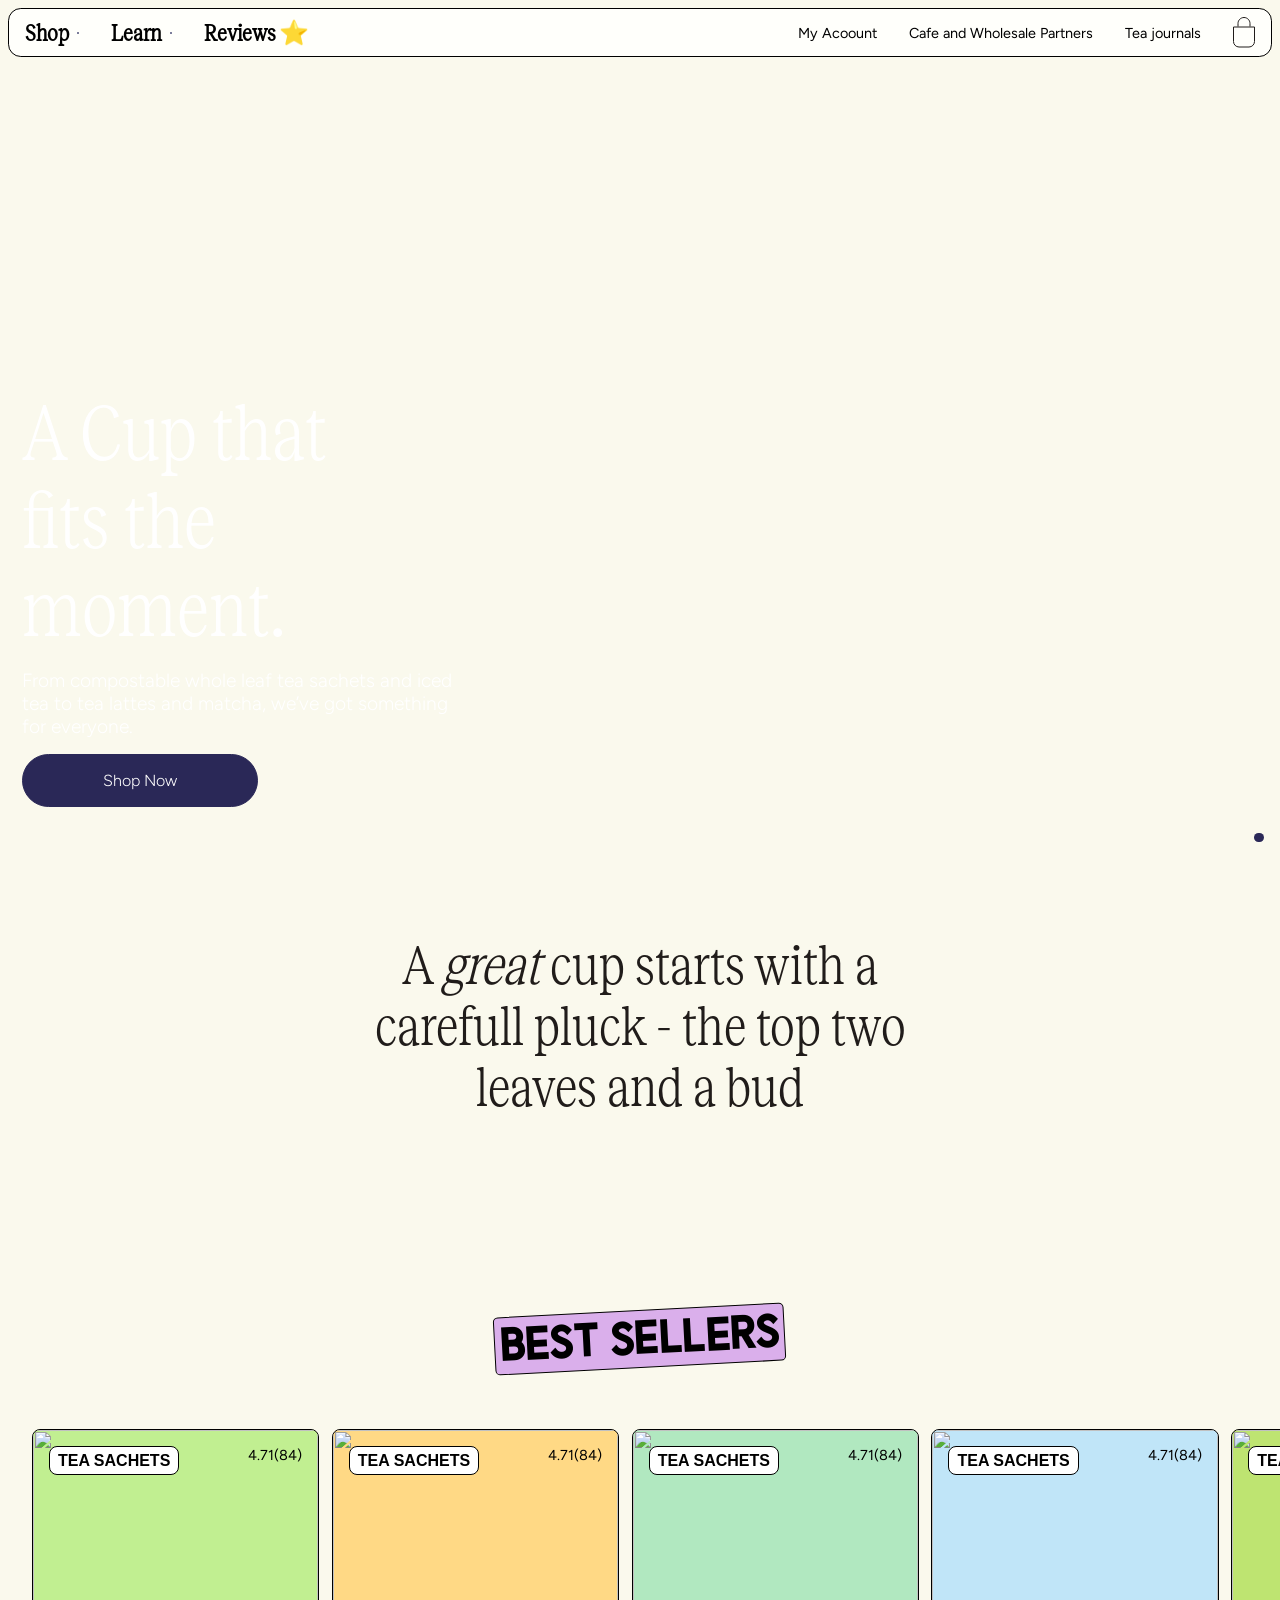
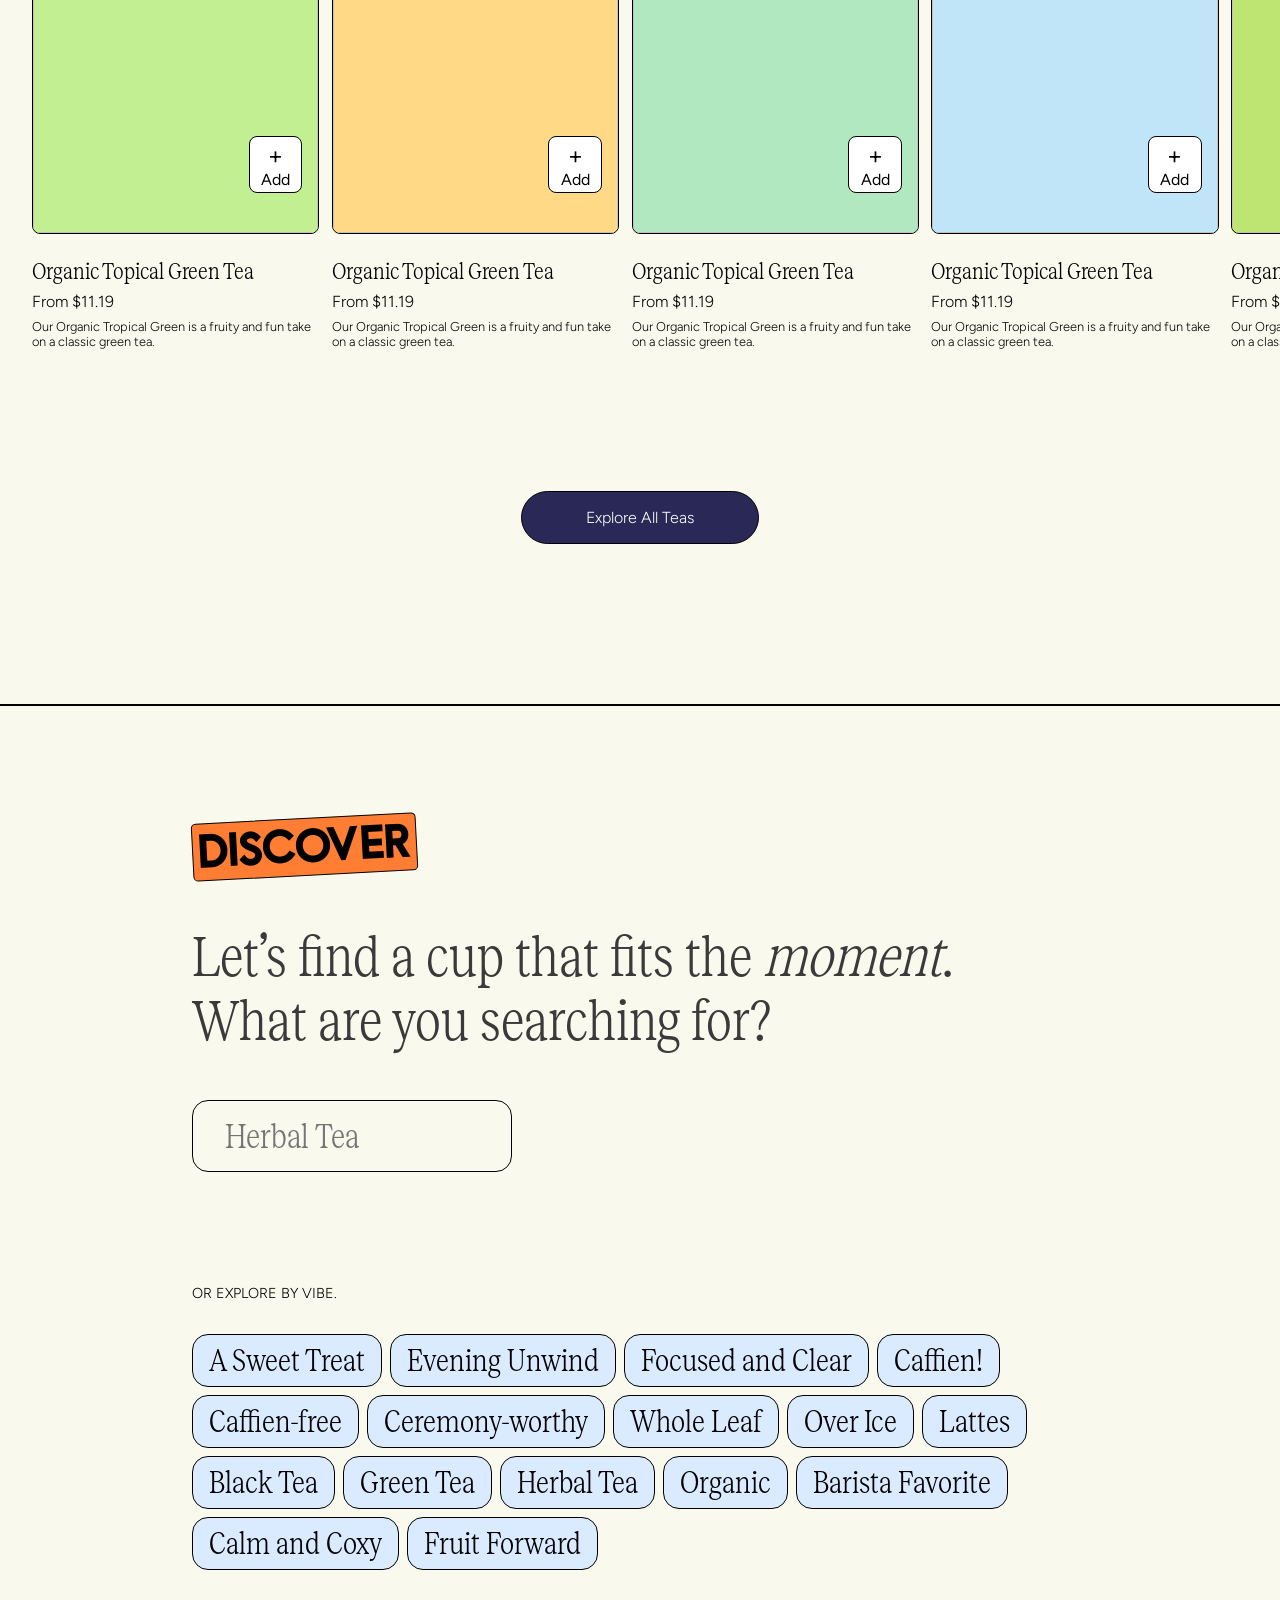
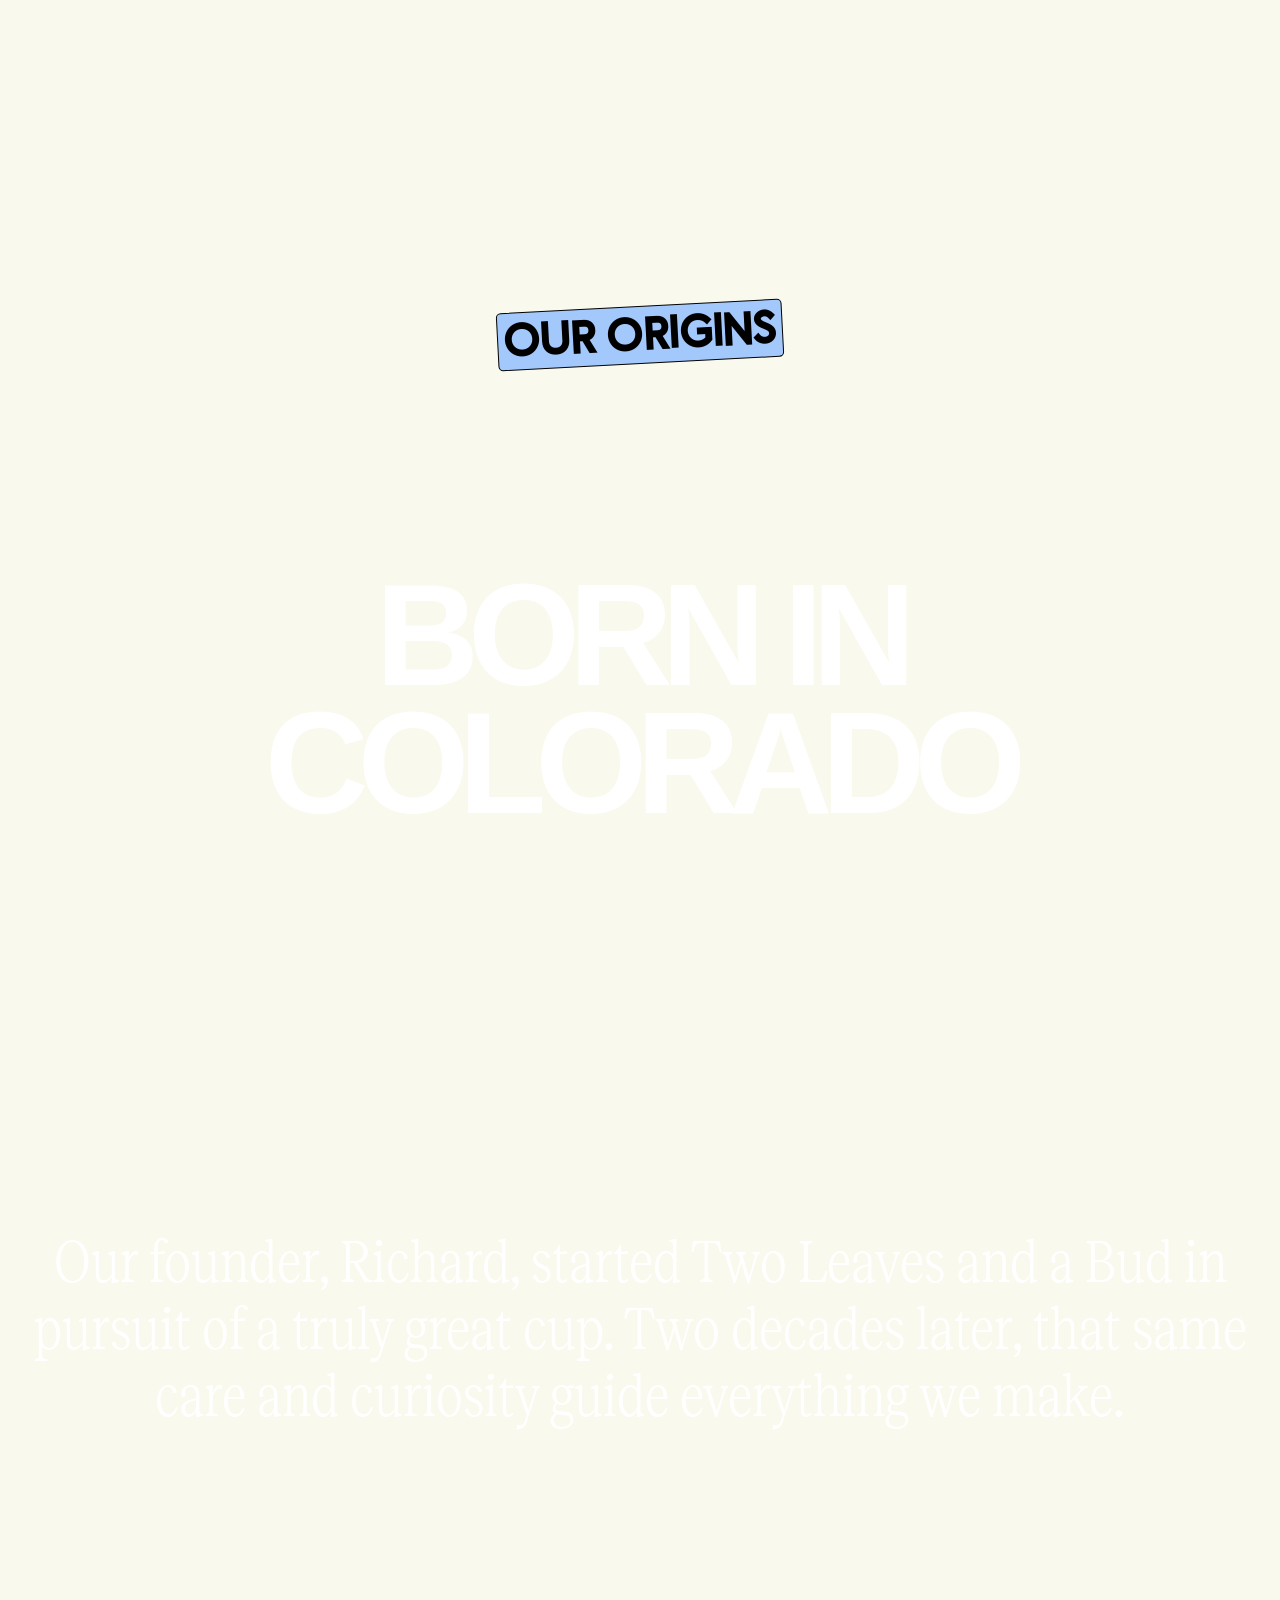
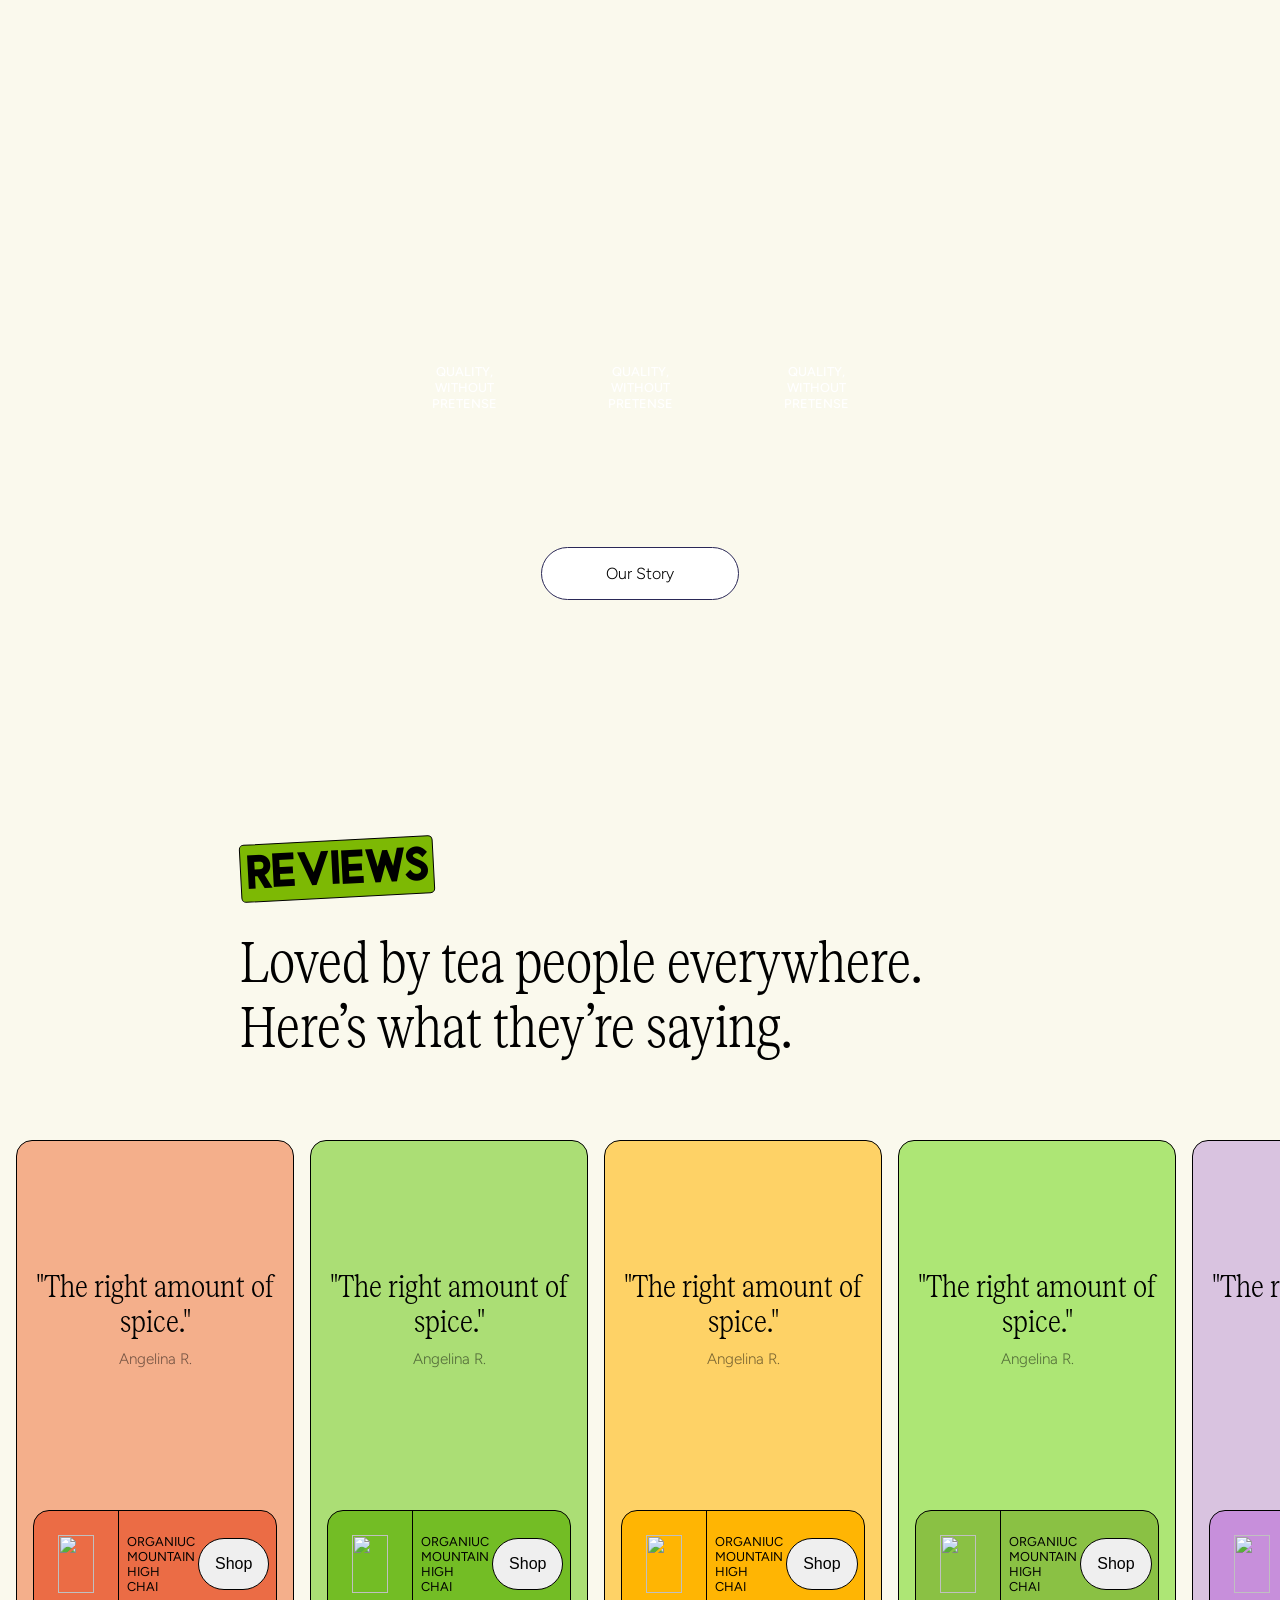
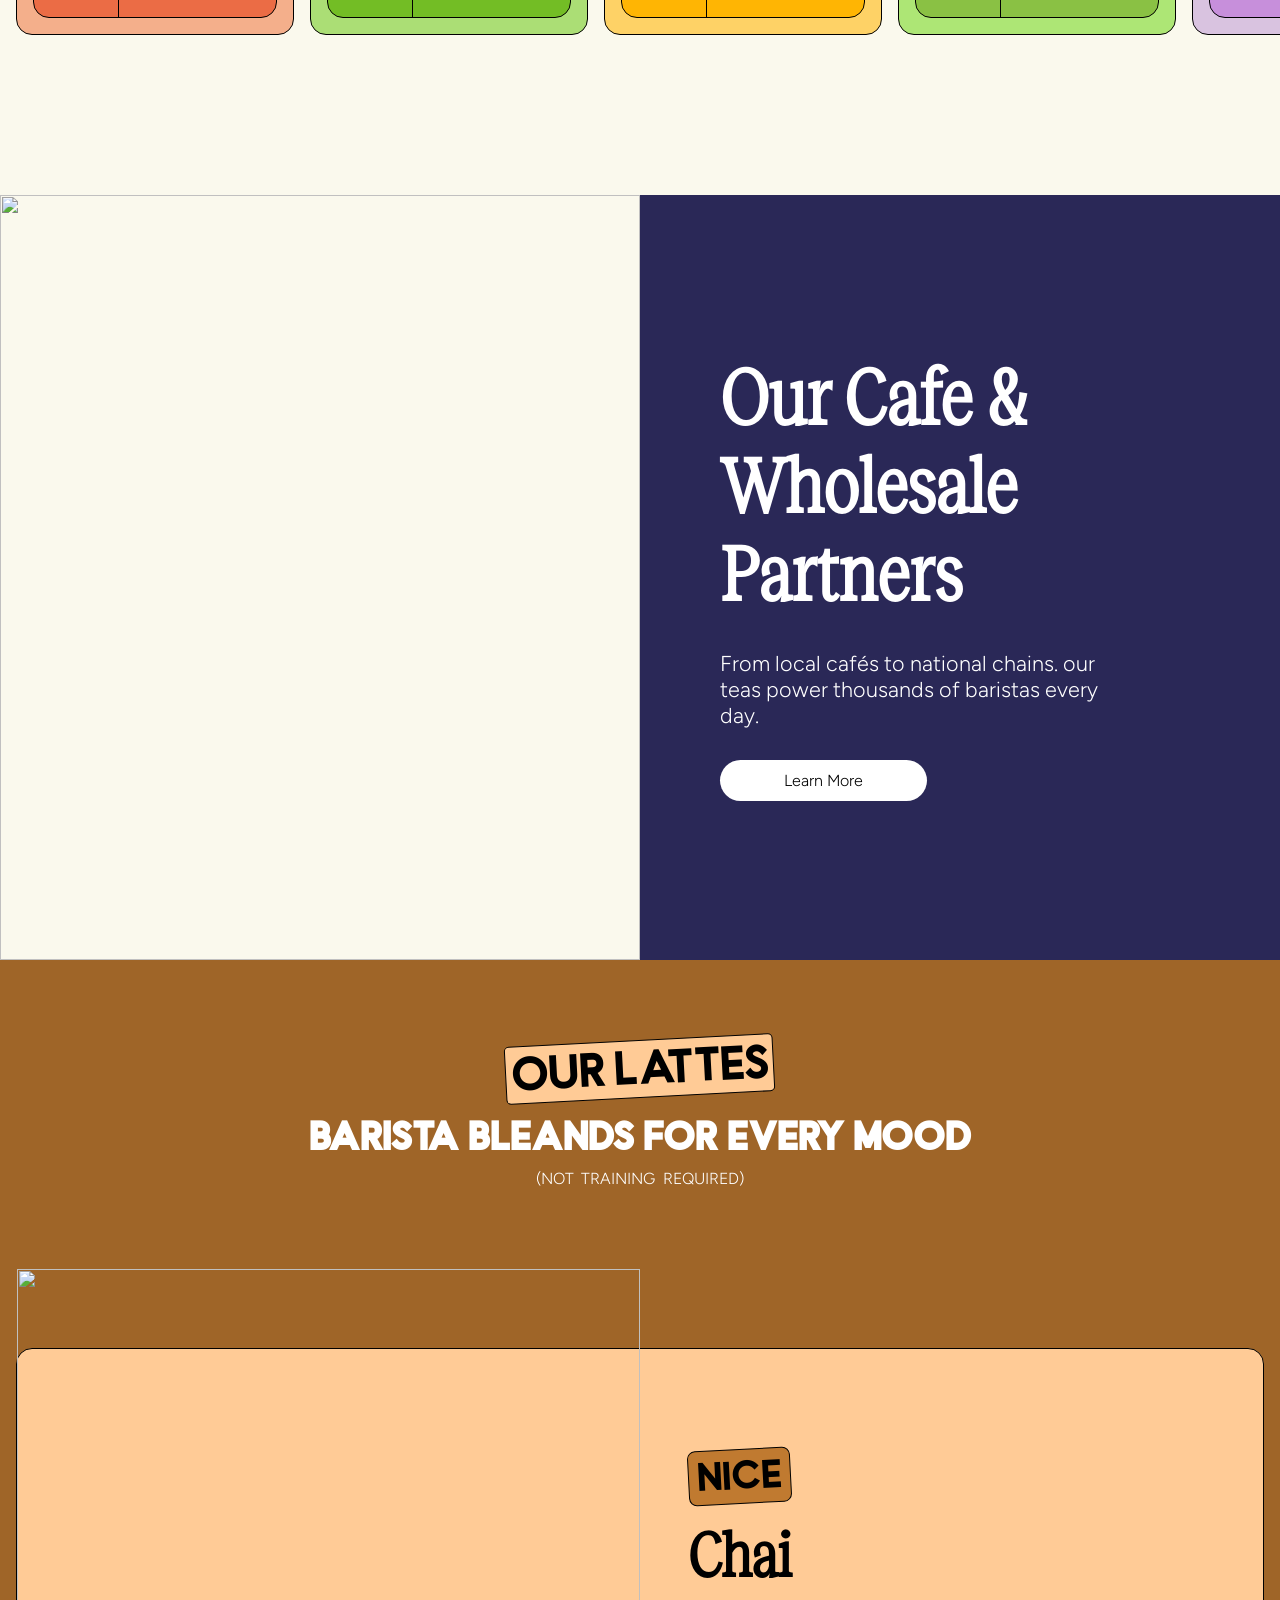
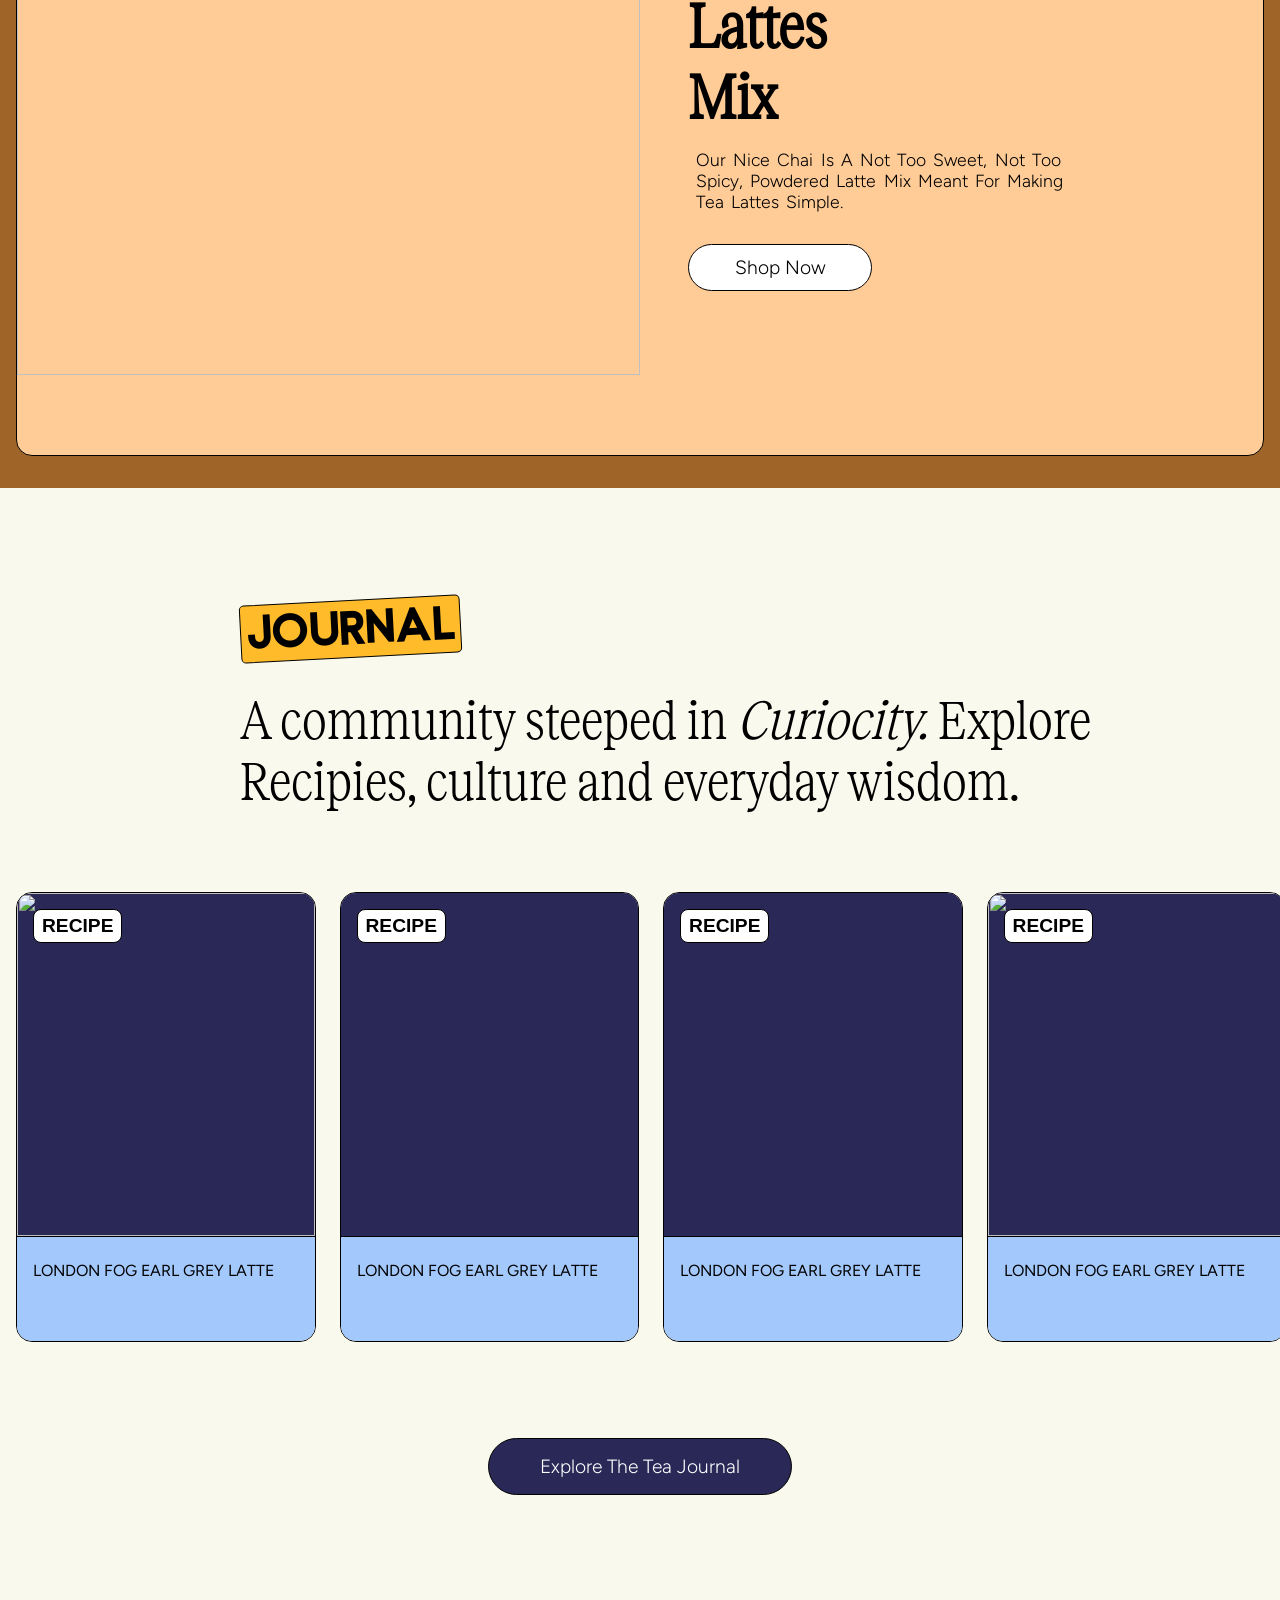
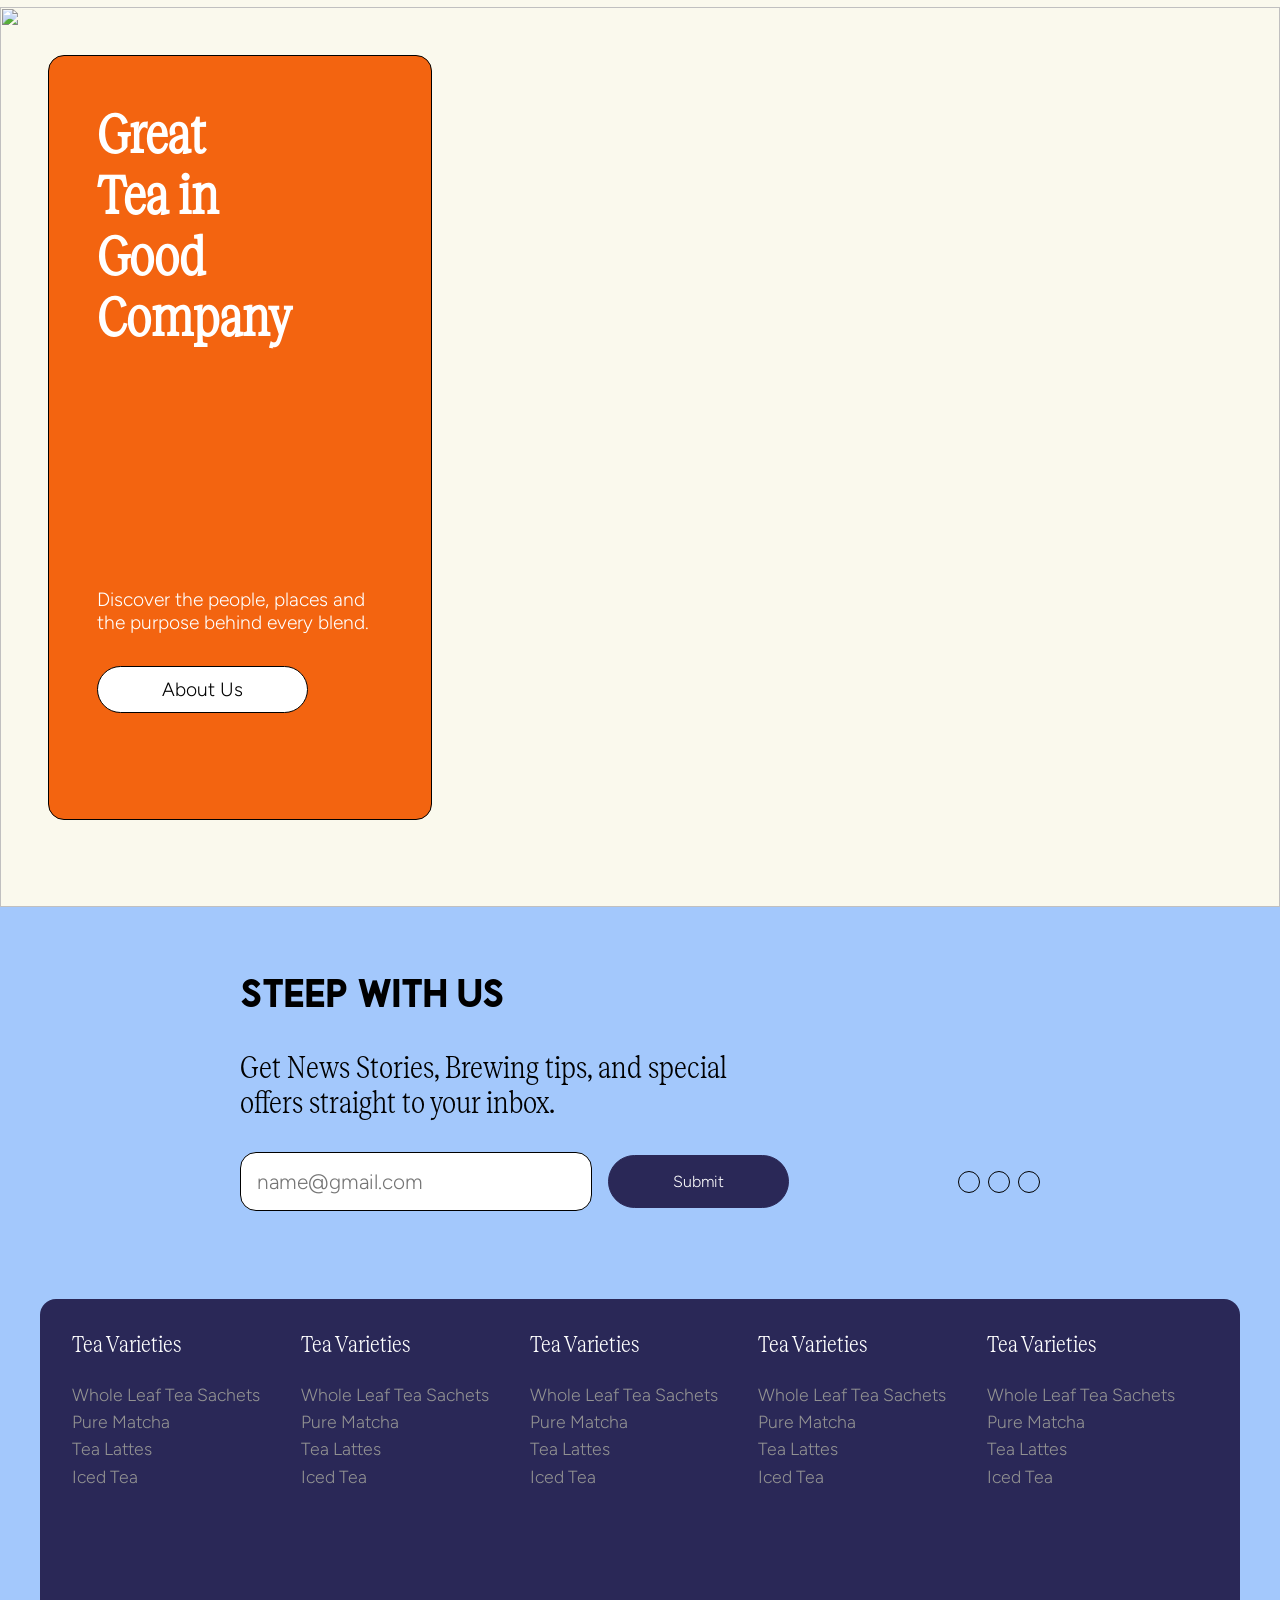
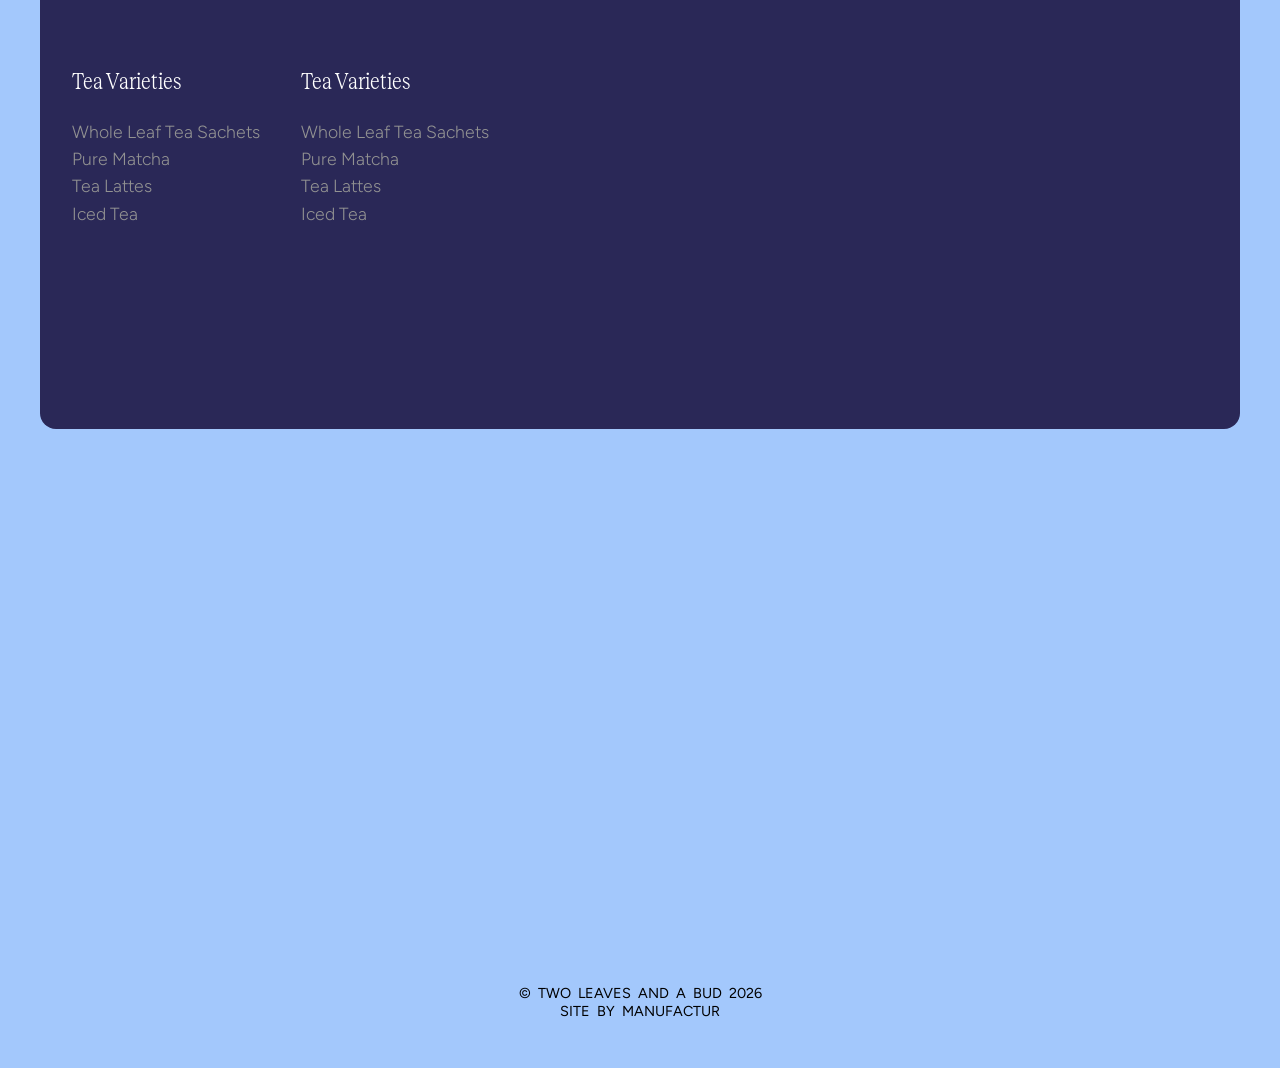
==== commit fb9fed05: "Final Submit" ====
--- a/assignment-6/index.html
+++ b/assignment-6/index.html
@@ -5,47 +5,53 @@
     <meta name="viewport" content="width=device-width, initial-scale=1.0">
     <title>Assignment 06 || Cohort 3.0</title>
     <link rel="stylesheet" href="style.css">
-    <link
-  href="https://cdn.jsdelivr.net/npm/remixicon@4.9.0/fonts/remixicon.css"
-  rel="stylesheet"
-/>
+    <link href="https://cdn.jsdelivr.net/npm/remixicon@4.9.0/fonts/remixicon.css" rel="stylesheet" />
 </head>
+
 <body>
+
     <main>
+        <!-- Header  -->
         <header>
             <nav>
-            <div class="nav-part1">
-                <i class="ri-menu-2-line"></i>
-                <h3>Shop<i class="ri-arrow-down-s-line"></i></h3>
-                <h3>Learn<i class="ri-arrow-down-s-line"></i></h3>
-                <h3>Reviews ⭐️</h3>
-            </div>
-            <div class="logo">
-                <img src="https://www.twoleavestea.com/cdn/shop/files/Twoleaves_logo.svg?v=1768205424&width=300" alt="">
-            </div>
-            <div class="nav-part3">
-                <h3>My Acoount</h3>
-                <h3>Cafe and Wholesale Partners</h3>
-                <h3>Tea journals</h3>
-                <svg width="22" height="31" viewBox="0 0 22 31" fill="none" xmlns="http://www.w3.org/2000/svg">
-                    <path d="M21.5 10V24.5C21.5 27.5376 19.0376 30 16 30H6C2.96243 30 0.5 27.5376 0.5 24.5V10H21.5Z" stroke="#201C1A">
-                    </path>
-                    <path d="M5 9.5V6.5C5 3.18629 7.68629 0.5 11 0.5C14.3137 0.5 17 3.18629 17 6.5V9.5" stroke="#201C1A"></path>
-                </svg>
-            </div>
-        </nav>
+                <div class="nav-part1">
+                    <i class="ri-menu-2-line"></i>
+                    <h3>Shop<i class="ri-arrow-down-s-line"></i></h3>
+                    <h3>Learn<i class="ri-arrow-down-s-line"></i></h3>
+                    <h3>Reviews ⭐️</h3>
+                </div>
+                <div class="logo">
+                    <img src="https://www.twoleavestea.com/cdn/shop/files/Twoleaves_logo.svg?v=1768205424&width=300"
+                        alt="">
+                </div>
+                <div class="nav-part3">
+                    <h3>My Acoount</h3>
+                    <h3>Cafe and Wholesale Partners</h3>
+                    <h3>Tea journals</h3>
+                    <svg width="22" height="31" viewBox="0 0 22 31" fill="none" xmlns="http://www.w3.org/2000/svg">
+                        <path d="M21.5 10V24.5C21.5 27.5376 19.0376 30 16 30H6C2.96243 30 0.5 27.5376 0.5 24.5V10H21.5Z"
+                            stroke="#201C1A">
+                        </path>
+                        <path d="M5 9.5V6.5C5 3.18629 7.68629 0.5 11 0.5C14.3137 0.5 17 3.18629 17 6.5V9.5"
+                            stroke="#201C1A"></path>
+                    </svg>
+                </div>
+            </nav>
         </header>
 
+
+        <!-- Section - 1 -->
         <section class="section1">
             <h1>A Cup that fits the moment.</h1>
-            <p>From compostable whole leaf tea sachets and iced tea to tea lattes and matcha, we’ve got something for everyone.</p>
+            <p>From compostable whole leaf tea sachets and iced tea to tea lattes and matcha, we’ve got something for
+                everyone.</p>
             <button>Shop Now</button>
         </section>
 
 
-
+        <!-- Section - 2 -->
         <section class="section2">
-            <i  class="icon    ri-arrow-down-line"></i>
+            <i class="icon    ri-arrow-down-line"></i>
             <div class="heading">
                 <h1>A <i>great</i> cup starts with a carefull pluck - the top two leaves and a bud</h1>
             </div>
@@ -56,7 +62,8 @@
             <div class="cards-container">
                 <div id="card1" class="card">
                     <div class="top">
-                        <img src="https://www.twoleavestea.com/cdn/shop/files/organic_tropical_green_tea_sachet_featured.webp?v=1771579242&width=525.0" alt="">
+                        <img src="https://www.twoleavestea.com/cdn/shop/files/organic_tropical_green_tea_sachet_featured.webp?v=1771579242&width=525.0"
+                            alt="">
                         <div class="top-content">
                             <div class="topp">
                                 <span>Tea Sachets</span>
@@ -76,12 +83,14 @@
                     <div class="bottom">
                         <h2 class="title">Organic Topical Green Tea</h2>
                         <p class="price">From $11.19</p>
-                        <p class="discription">Our Organic Tropical Green is a fruity and fun take on a classic green tea.</p>
+                        <p class="discription">Our Organic Tropical Green is a fruity and fun take on a classic green
+                            tea.</p>
                     </div>
                 </div>
                 <div id="card2" class="card">
                     <div class="top">
-                        <img src="https://www.twoleavestea.com/cdn/shop/files/bundle-herbal-tea-trio-featured-image.webp?v=1772174356&width=900" alt="">
+                        <img src="https://www.twoleavestea.com/cdn/shop/files/bundle-herbal-tea-trio-featured-image.webp?v=1772174356&width=900"
+                            alt="">
                         <div class="top-content">
                             <div class="topp">
                                 <span>Tea Sachets</span>
@@ -101,12 +110,14 @@
                     <div class="bottom">
                         <h2 class="title">Organic Topical Green Tea</h2>
                         <p class="price">From $11.19</p>
-                        <p class="discription">Our Organic Tropical Green is a fruity and fun take on a classic green tea.</p>
+                        <p class="discription">Our Organic Tropical Green is a fruity and fun take on a classic green
+                            tea.</p>
                     </div>
                 </div>
                 <div id="card3" class="card">
                     <div class="top">
-                        <img src="https://www.twoleavestea.com/cdn/shop/files/peppermint_naked_featured.webp?v=1771580547&width=900" alt="">
+                        <img src="https://www.twoleavestea.com/cdn/shop/files/peppermint_naked_featured.webp?v=1771580547&width=900"
+                            alt="">
                         <div class="top-content">
                             <div class="topp">
                                 <span>Tea Sachets</span>
@@ -126,12 +137,14 @@
                     <div class="bottom">
                         <h2 class="title">Organic Topical Green Tea</h2>
                         <p class="price">From $11.19</p>
-                        <p class="discription">Our Organic Tropical Green is a fruity and fun take on a classic green tea.</p>
+                        <p class="discription">Our Organic Tropical Green is a fruity and fun take on a classic green
+                            tea.</p>
                     </div>
                 </div>
                 <div id="card4" class="card">
                     <div class="top">
-                        <img src="https://www.twoleavestea.com/cdn/shop/files/Bamboo_Tea_Chest.webp?v=1772543139&width=525.0" alt="">
+                        <img src="https://www.twoleavestea.com/cdn/shop/files/Bamboo_Tea_Chest.webp?v=1772543139&width=525.0"
+                            alt="">
                         <div class="top-content">
                             <div class="topp">
                                 <span>Tea Sachets</span>
@@ -151,12 +164,14 @@
                     <div class="bottom">
                         <h2 class="title">Organic Topical Green Tea</h2>
                         <p class="price">From $11.19</p>
-                        <p class="discription">Our Organic Tropical Green is a fruity and fun take on a classic green tea.</p>
+                        <p class="discription">Our Organic Tropical Green is a fruity and fun take on a classic green
+                            tea.</p>
                     </div>
                 </div>
                 <div id="card5" class="card">
                     <div class="top">
-                        <img src="https://www.twoleavestea.com/cdn/shop/files/Latte_Mix.webp?v=1771386671&width=525.0" alt="">
+                        <img src="https://www.twoleavestea.com/cdn/shop/files/Latte_Mix.webp?v=1771386671&width=525.0"
+                            alt="">
                         <div class="top-content">
                             <div class="topp">
                                 <span>Tea Sachets</span>
@@ -176,7 +191,8 @@
                     <div class="bottom">
                         <h2 class="title">Organic Topical Green Tea</h2>
                         <p class="price">From $11.19</p>
-                        <p class="discription">Our Organic Tropical Green is a fruity and fun take on a classic green tea.</p>
+                        <p class="discription">Our Organic Tropical Green is a fruity and fun take on a classic green
+                            tea.</p>
                     </div>
                 </div>
             </div>
@@ -188,7 +204,7 @@
         </section>
 
 
-
+        <!-- Section - 3 -->
         <section class="section3">
             <div id="section3-label" class="label">
                 <div class="btn">Discover</div>
@@ -222,6 +238,7 @@
         </section>
 
 
+        <!-- Sectiopn - 4 -->
         <section class="section4">
             <div id="section4-label" class="label">
                 <div class="btn">Our Origins</div>
@@ -229,7 +246,8 @@
 
             <h1>Born in Colorado</h1>
 
-            <h2>Our founder, Richard, started Two Leaves and a Bud in pursuit of a truly great cup. Two decades later, that same care and curiosity guide everything we make.</h2>
+            <h2>Our founder, Richard, started Two Leaves and a Bud in pursuit of a truly great cup. Two decades later,
+                that same care and curiosity guide everything we make.</h2>
 
             <div class="images-container">
                 <div id="box1" class="boxes">
@@ -246,16 +264,16 @@
                 </div>
             </div>
 
-            
+
             <div class="btn-container">
                 <button>Our Story</button>
             </div>
-            
-        </section>
-
-
-
-
+
+        </section>
+
+
+
+        <!-- Section - 5 -->
         <section class="section5">
             <div id="section5-label" class="label">
                 <div class="btn">Reviews</div>
@@ -270,9 +288,10 @@
                         <p class="title">"The right amount of spice."</p>
                         <p class="name">Angelina R.</p>
                     </div>
-                    <div  class="bottom">
+                    <div class="bottom">
                         <div class="product">
-                            <img src="https://www.twoleavestea.com/cdn/shop/files/Organic-Mtn-High-Chai-R15-angle_square_KO_1_2.png?v=1770086173&width=180.0" alt="">
+                            <img src="https://www.twoleavestea.com/cdn/shop/files/Organic-Mtn-High-Chai-R15-angle_square_KO_1_2.png?v=1770086173&width=180.0"
+                                alt="">
                         </div>
                         <div class="discription">
                             <p>Organiuc Mountain high Chai</p>
@@ -283,14 +302,15 @@
                     </div>
                 </div>
 
-                <div id="review-card2"  class="review-cards">
+                <div id="review-card2" class="review-cards">
                     <div class="top">
                         <p class="title">"The right amount of spice."</p>
                         <p class="name">Angelina R.</p>
                     </div>
                     <div class="bottom">
                         <div class="product">
-                            <img src="https://www.twoleavestea.com/cdn/shop/files/Organic-Mtn-High-Chai-R15-angle_square_KO_1.png?v=1770085601&width=180.0" alt="">
+                            <img src="https://www.twoleavestea.com/cdn/shop/files/Organic-Mtn-High-Chai-R15-angle_square_KO_1.png?v=1770085601&width=180.0"
+                                alt="">
                         </div>
                         <div class="discription">
                             <p>Organiuc Mountain high Chai</p>
@@ -301,14 +321,15 @@
                     </div>
                 </div>
 
-                <div id="review-card3"  class="review-cards">
+                <div id="review-card3" class="review-cards">
                     <div class="top">
                         <p class="title">"The right amount of spice."</p>
                         <p class="name">Angelina R.</p>
                     </div>
                     <div class="bottom">
                         <div class="product">
-                            <img src="https://www.twoleavestea.com/cdn/shop/files/Organic-Mtn-High-Chai-R15-angle_square_KO_1_1.png?v=1770085950&width=180.0" alt="">
+                            <img src="https://www.twoleavestea.com/cdn/shop/files/Organic-Mtn-High-Chai-R15-angle_square_KO_1_1.png?v=1770085950&width=180.0"
+                                alt="">
                         </div>
                         <div class="discription">
                             <p>Organiuc Mountain high Chai</p>
@@ -319,14 +340,15 @@
                     </div>
                 </div>
 
-                <div id="review-card4"  class="review-cards">
+                <div id="review-card4" class="review-cards">
                     <div class="top">
                         <p class="title">"The right amount of spice."</p>
                         <p class="name">Angelina R.</p>
                     </div>
                     <div class="bottom">
                         <div class="product">
-                            <img src="https://www.twoleavestea.com/cdn/shop/files/Organic-Mtn-High-Chai-R15-angle_square_KO_1_3.png?v=1770086264&width=180.0" alt="">
+                            <img src="https://www.twoleavestea.com/cdn/shop/files/Organic-Mtn-High-Chai-R15-angle_square_KO_1_3.png?v=1770086264&width=180.0"
+                                alt="">
                         </div>
                         <div class="discription">
                             <p>Organiuc Mountain high Chai</p>
@@ -337,14 +359,15 @@
                     </div>
                 </div>
 
-                <div  id="review-card5"  class="review-cards">
+                <div id="review-card5" class="review-cards">
                     <div class="top">
                         <p class="title">"The right amount of spice."</p>
                         <p class="name">Angelina R.</p>
                     </div>
                     <div class="bottom">
                         <div class="product">
-                            <img src="https://www.twoleavestea.com/cdn/shop/files/Organic-Mtn-High-Chai-R15-angle_square_KO_1_4.png?v=1770086316&width=180.0" alt="">
+                            <img src="https://www.twoleavestea.com/cdn/shop/files/Organic-Mtn-High-Chai-R15-angle_square_KO_1_4.png?v=1770086316&width=180.0"
+                                alt="">
                         </div>
                         <div class="discription">
                             <p>Organiuc Mountain high Chai</p>
@@ -359,9 +382,11 @@
 
 
 
+        <!-- Section - 6 -->
         <section class="section6">
             <div class="left">
-                <img src="https://www.twoleavestea.com/cdn/shop/files/Our_Cafe_Wholesale_Partners.webp?v=1773753185&width=1125.0" alt="">
+                <img src="https://www.twoleavestea.com/cdn/shop/files/Our_Cafe_Wholesale_Partners.webp?v=1773753185&width=1125.0"
+                    alt="">
             </div>
             <div class="right">
                 <h1>Our Cafe & Wholesale Partners</h1>
@@ -372,9 +397,7 @@
 
 
 
-
-        
-
+        <!-- Section - 7 -->
         <section class="section7">
             <div id="section7-label" class="label">
                 <div class="btn">Our Lattes</div>
@@ -387,69 +410,79 @@
                 <div id="card1" class="cards">
                     <div class="top">
                         <div class="img-container">
-                            <img src="https://www.twoleavestea.com/cdn/shop/files/Nice_Chai.webp?v=1773826534&width=720" alt="">
+                            <img src="https://www.twoleavestea.com/cdn/shop/files/Nice_Chai.webp?v=1773826534&width=720"
+                                alt="">
                         </div>
                     </div>
                     <div class="bottom">
                         <span class="label">Nice</span>
                         <h1>Chai Lattes Mix</h1>
-                        <p>Our Nice Chai is a not too sweet, not too spicy, powdered latte mix meant for making tea lattes simple.</p>
+                        <p>Our Nice Chai is a not too sweet, not too spicy, powdered latte mix meant for making tea
+                            lattes simple.</p>
                         <button>Shop Now</button>
                     </div>
                 </div>
 
-                <div id="card2"  class="cards">
+                <div id="card2" class="cards">
                     <div class="top">
                         <div class="img-container">
-                            <img src="https://www.twoleavestea.com/cdn/shop/files/Nice_Matcha.webp?v=1773826579&width=720" alt="">
+                            <img src="https://www.twoleavestea.com/cdn/shop/files/Nice_Matcha.webp?v=1773826579&width=720"
+                                alt="">
                         </div>
                     </div>
                     <div class="bottom">
                         <span class="label">Nice</span>
                         <h1>Matcha Lattes Mix</h1>
-                        <p>Our Nice Chai is a not too sweet, not too spicy, powdered latte mix meant for making tea lattes simple.</p>
+                        <p>Our Nice Chai is a not too sweet, not too spicy, powdered latte mix meant for making tea
+                            lattes simple.</p>
                         <button>Shop Now</button>
                     </div>
                 </div>
 
-                <div id="card3"  class="cards">
+                <div id="card3" class="cards">
                     <div class="top">
                         <div class="img-container">
-                            <img src="https://www.twoleavestea.com/cdn/shop/files/Two_Roots.webp?v=1773826580&width=720" alt="">
+                            <img src="https://www.twoleavestea.com/cdn/shop/files/Two_Roots.webp?v=1773826580&width=720"
+                                alt="">
                         </div>
                     </div>
                     <div class="bottom">
                         <span class="label">Two Roots</span>
                         <h1>Golden Latte</h1>
-                        <p>Our Nice Chai is a not too sweet, not too spicy, powdered latte mix meant for making tea lattes simple.</p>
+                        <p>Our Nice Chai is a not too sweet, not too spicy, powdered latte mix meant for making tea
+                            lattes simple.</p>
                         <button>Shop Now</button>
                     </div>
                 </div>
 
-                <div id="card4"  class="cards">
+                <div id="card4" class="cards">
                     <div class="top">
                         <div class="img-container">
-                            <img src="https://www.twoleavestea.com/cdn/shop/files/Barista_Chai.webp?v=1773826579&width=720" alt="">
+                            <img src="https://www.twoleavestea.com/cdn/shop/files/Barista_Chai.webp?v=1773826579&width=720"
+                                alt="">
                         </div>
                     </div>
                     <div class="bottom">
                         <span class="label">Barista</span>
                         <h1>Chai Lattes Mix</h1>
-                        <p>Our Nice Chai is a not too sweet, not too spicy, powdered latte mix meant for making tea lattes simple.</p>
+                        <p>Our Nice Chai is a not too sweet, not too spicy, powdered latte mix meant for making tea
+                            lattes simple.</p>
                         <button>Shop Now</button>
                     </div>
                 </div>
 
-                <div id="card5"  class="cards">
+                <div id="card5" class="cards">
                     <div class="top">
                         <div class="img-container">
-                            <img src="https://www.twoleavestea.com/cdn/shop/files/Barista_Matcha_new_pack.webp?v=1773888021&width=720" alt="">
+                            <img src="https://www.twoleavestea.com/cdn/shop/files/Barista_Matcha_new_pack.webp?v=1773888021&width=720"
+                                alt="">
                         </div>
                     </div>
                     <div class="bottom">
                         <span class="label">Barista</span>
                         <h1>Matcha Lattes Mix</h1>
-                        <p>Our Nice Chai is a not too sweet, not too spicy, powdered latte mix meant for making tea lattes simple.</p>
+                        <p>Our Nice Chai is a not too sweet, not too spicy, powdered latte mix meant for making tea
+                            lattes simple.</p>
                         <button>Shop Now</button>
                     </div>
                 </div>
@@ -458,19 +491,20 @@
 
 
 
-
-
+        <!-- Section - 8 -->
         <section class="section8">
             <div id="section8-label" class="label">
                 <div class="btn">Journal</div>
             </div>
 
-            <p class="discription">A community steeped in <i>Curiocity.</i> Explore <br>Recipies, culture and everyday wisdom.  </p>
+            <p class="discription">A community steeped in <i>Curiocity.</i> Explore <br>Recipies, culture and everyday
+                wisdom. </p>
 
             <div class="cards-container">
                 <div class="cards">
                     <div class="top">
-                        <img src="https://www.twoleavestea.com/cdn/shop/articles/enjoy_9b280eb3-acdd-47d2-ba91-0d2f259d3d66.svg?v=1774545568&width=750.0" alt="">
+                        <img src="https://www.twoleavestea.com/cdn/shop/articles/enjoy_9b280eb3-acdd-47d2-ba91-0d2f259d3d66.svg?v=1774545568&width=750.0"
+                            alt="">
                         <span>Recipe</span>
                     </div>
                     <div class="bottom">
@@ -479,8 +513,9 @@
                 </div>
                 <div id="card2" class="cards">
                     <div class="top">
-                        <img  src="https://www.twoleavestea.com/cdn/shop/articles/Two_Leaves_May_25_Shoot-36_16x9_6008ffcb-7380-43d9-b1f6-b1f542f934b0.jpg?v=1773683613&width=600" alt="">
-                    <span>Recipe</span>
+                        <img src="https://www.twoleavestea.com/cdn/shop/articles/Two_Leaves_May_25_Shoot-36_16x9_6008ffcb-7380-43d9-b1f6-b1f542f934b0.jpg?v=1773683613&width=600"
+                            alt="">
+                        <span>Recipe</span>
                     </div>
                     <div class="bottom">
                         <p>London Fog Earl Grey Latte</p>
@@ -488,8 +523,9 @@
                 </div>
                 <div id="card3" class="cards">
                     <div class="top">
-                        <img src="https://www.twoleavestea.com/cdn/shop/articles/Two_Leaves_May_25_Shoot-24_SQ.jpg?v=1775656199&width=750.0" alt="">
-                    <span>Recipe</span>
+                        <img src="https://www.twoleavestea.com/cdn/shop/articles/Two_Leaves_May_25_Shoot-24_SQ.jpg?v=1775656199&width=750.0"
+                            alt="">
+                        <span>Recipe</span>
                     </div>
                     <div class="bottom">
                         <p>London Fog Earl Grey Latte</p>
@@ -497,8 +533,9 @@
                 </div>
                 <div class="cards">
                     <div class="top">
-                        <img src="https://www.twoleavestea.com/cdn/shop/articles/chef_s_matcha_mix_9ae88222-5d88-415f-a90d-4cd0e47af7d8.svg?v=1775654273&width=750.0" alt="">
-                    <span>Recipe</span>
+                        <img src="https://www.twoleavestea.com/cdn/shop/articles/chef_s_matcha_mix_9ae88222-5d88-415f-a90d-4cd0e47af7d8.svg?v=1775654273&width=750.0"
+                            alt="">
+                        <span>Recipe</span>
                     </div>
                     <div class="bottom">
                         <p>London Fog Earl Grey Latte</p>
@@ -506,8 +543,9 @@
                 </div>
                 <div class="cards">
                     <div class="top">
-                        <img src="https://www.twoleavestea.com/cdn/shop/articles/ceremonial-matcha-tea-organic_1cf6ef8d-b56a-483f-8d58-29f7667bd97a.svg?v=1773688403&width=750.0" alt="">
-                    <span>Recipe</span>
+                        <img src="https://www.twoleavestea.com/cdn/shop/articles/ceremonial-matcha-tea-organic_1cf6ef8d-b56a-483f-8d58-29f7667bd97a.svg?v=1773688403&width=750.0"
+                            alt="">
+                        <span>Recipe</span>
                     </div>
                     <div class="bottom">
                         <p>London Fog Earl Grey Latte</p>
@@ -522,7 +560,7 @@
 
 
 
-
+        <!-- Section 9 -->
         <section class="section9">
             <div class="left">
                 <img src="https://www.twoleavestea.com/cdn/shop/files/1440.webp?v=1771593223&width=1125.0" alt="">
@@ -535,6 +573,7 @@
         </section>
 
 
+        <!-- Footer -->
         <footer>
             <div class="top">
                 <h1>Steep with us</h1>
@@ -563,7 +602,7 @@
                             <li>Iced Tea</li>
                         </ul>
                     </div>
-                     <div class="links-containers">
+                    <div class="links-containers">
                         <p>Tea Varieties</p>
                         <ul>
                             <li>Whole Leaf Tea Sachets</li>
@@ -572,7 +611,7 @@
                             <li>Iced Tea</li>
                         </ul>
                     </div>
-                     <div class="links-containers">
+                    <div class="links-containers">
                         <p>Tea Varieties</p>
                         <ul>
                             <li>Whole Leaf Tea Sachets</li>
@@ -581,7 +620,7 @@
                             <li>Iced Tea</li>
                         </ul>
                     </div>
-                     <div class="links-containers">
+                    <div class="links-containers">
                         <p>Tea Varieties</p>
                         <ul>
                             <li>Whole Leaf Tea Sachets</li>
@@ -590,7 +629,7 @@
                             <li>Iced Tea</li>
                         </ul>
                     </div>
-                     <div class="links-containers">
+                    <div class="links-containers">
                         <p>Tea Varieties</p>
                         <ul>
                             <li>Whole Leaf Tea Sachets</li>
@@ -599,7 +638,7 @@
                             <li>Iced Tea</li>
                         </ul>
                     </div>
-                     <div class="links-containers">
+                    <div class="links-containers">
                         <p>Tea Varieties</p>
                         <ul>
                             <li>Whole Leaf Tea Sachets</li>
@@ -608,7 +647,7 @@
                             <li>Iced Tea</li>
                         </ul>
                     </div>
-                     <div class="links-containers">
+                    <div class="links-containers">
                         <p>Tea Varieties</p>
                         <ul>
                             <li>Whole Leaf Tea Sachets</li>
@@ -692,9 +731,12 @@
             </div>
 
             <div class="bottom">
-                <img class="bg" src="https://www.twoleavestea.com/cdn/shop/files/footer-extended_1.png?v=1771834074" alt="">
+                <img class="bg" src="https://www.twoleavestea.com/cdn/shop/files/footer-extended_1.png?v=1771834074"
+                    alt="">
                 <div class="bottom-container">
-                    <img class="logo" src="https://www.twoleavestea.com/cdn/shop/files/Twoleaves_logo.svg?v=1768205424&width=300" alt="">
+                    <img class="logo"
+                        src="https://www.twoleavestea.com/cdn/shop/files/Twoleaves_logo.svg?v=1768205424&width=300"
+                        alt="">
                     <div class="copyright">
                         <p>© Two leaves and a Bud 2026 <br>site by Manufactur</p>
                     </div>
@@ -703,9 +745,5 @@
         </footer>
     </main>
 
-
-
-    <script src="script.js"></script>
 </body>
-</html>
-
+</html>
--- a/assignment-6/style.css
+++ b/assignment-6/style.css
@@ -757,13 +757,11 @@
     border: none;
     width: 100%;
     background-color: white;
-    border: 1px solid #2a2857;
     transition: all ease 0.3s;
 }
 
 .section6 .right button:hover {
     background-color: #ffbb2a;
-    border: 1px solid white;
 }
 
 
@@ -1349,261 +1347,239 @@
 
 
 /************** Responsive Part *************/
-/***************** Tablet  ******************/
+/***************** For Tablets  ******************/
+
 @media (min-width: 768px) {
-
-        header {
-            padding: 0.5rem;
-        }
+    header {
+        padding: 0.5rem;
+    }
+
+    nav {
+        display: flex;
+        align-items: center;
+        justify-content: space-between;
+        border: 1px solid black;
+        background-color: #fffffb;
+        border-radius: 0.8rem;
+        padding: 0.5rem 1rem;
+        color: black;
+        width: 100%;
+    }
+
+    /* ******* Section 1 ****** */
+    .section1 h1 {
+        font-size: 3.5rem;
+    }
+
+    .section1 p {
+        font-size: 1.2rem;
+        padding: 0 1rem;
+    }
+
+    /* ******* Section 2 ****** */
+    .section2{
+        min-height: 85vh;
+    }
+    .section2 h1{
+        padding: 0 30%;
+        padding-bottom: 3rem;
+    }
     
-        nav {
-            display: flex;
-            align-items: center;
-            justify-content: space-between;
-            border: 1px solid black;
-            background-color: #fffffb;
-            border-radius: 0.8rem;
-            padding: 0.5rem 1rem;
-            color: black;
-            width: 100%;
-        }
-
-
-        /* ******* Section 1 ****** */
-        .section1 h1 {
-            font-size: 3.5rem;
-        }
+    .section2 .cards-container{
+        min-height: 40vh;
+        gap: 1.5rem;
+    }
+    .section2 .cards-container .card{
+        width: 40%;
+        flex-shrink: 0;
+        overflow: hidden;
+        min-height: 40vh
+    }
+    .section2 .cards-container .card .top{
+        height: 30vh;
+    }
+
+    /* ******* Section 3 ****** */
+    .section3 {
+        min-height: 60vh;
+        width: 100%;
+        background-color: #faf9ed;
+        display: flex;
+        flex-direction: column;
+        padding: 5rem 1rem;
+        padding-right: 3rem;
+    }
+
+    /* ******* SEction 4 ****** */
+    .section4{
+        min-height: 100vh;
+    }
+    .section4 h1{
+        font-weight: 900;
+        font-size: 5rem;
+        font-family: sans-serif;
+        line-height: 4rem;
+        text-transform: uppercase;
+    }
+    .section4 h2{
+        padding: 0 13rem;
+    }
+    .section4 .images-container{
+        margin-top: 5rem;
+    }
+    .section4 .images-container .boxes{
+        width: 6rem;
+    }
+    .section4 button{
+        margin-top: 2rem;
+    }
+
+    /* ******* Section 5 ****** */
+    .section5{
+        min-height: 50vh;
+        padding: 3rem 0 3rem 0;
+    }
+    .review-card-container{
+        min-height: 40vh;
+    }
+    .section5 .review-card-container .review-cards{
+        width: 43%;
+        height: 43vh;
+    }
+    .section5 .review-card-container .review-cards .top{
+        min-height: 30vh;
+    }
+    .section5 .review-card-container .review-cards .bottom{
+        height: 10vh;
+    }
+
+    /***** Section 6 *****/
+    .section6 .left{
+        height: 65vh;
+    }
+    .section6 .left img{
+        height: 100%;
+    }
+    .section6 .right{
+        height: 35vh;
+    }
+    .section6 .right h1{
+        width:40%;
+    }
+    .section6 .right p{
+        width: 80%;
+    }
+    .section6 .right button{
+        border: none;
+        padding: 0.7rem 6rem;
+        width: fit-content;
+    }
+
+    /***** Section7  ******/
+    .section7 h1 {
+        padding: 1rem 15rem 0 15rem;
+    }
+
+    .section7 .lattes-card-container .cards {
+        min-height: 80vh;
+        width: 100%;
+    }
+
+    .section7 .lattes-card-container .cards .top {
+        height: 50vh;
+    }
+
+    .section7 .lattes-card-container .cards .top .img-container {
+        top: -5rem;
+        ;
+    }
+
+    .section7 .lattes-card-container .cards .top .img-container img {
+        margin-left: -10rem;
+    }
+
+    .section7 .lattes-card-container .cards .bottom span {
+        margin-top: 4rem;
+    }
+
+    .section7 .lattes-card-container .cards .bottom h1 {
+        padding: 0 15rem;
+
+    }
+
+    .section7 .lattes-card-container .cards .bottom button {
+        width: 40%;
+    }
+
+
+    /* ****** Section 8 ******** */
+    .section8{
+        min-height: 50vh;
+        padding: 4rem 0;
+    }
+    .section8 .cards-container {
+        min-height: 40vh;
+    }
+    .section8 .cards-container .cards{
+        height: 36vh;
+        width: 43%;
+    }
+    .section8  .btn-container{
+        justify-content: center;
+        display: flex;
+    }
+    .section8  .btn-container button{
+        font-size: 1.2rem;
+        padding: 1rem 3rem;
+        width: fit-content;
+    }
+
+
+    /* ******** Section 9 ********* */
+    .section9 .left{
+        height: 70vh;
+    }
+    .section9 .right{
+        height: 35vh;
+    }
+    .section9 .right h1{
+        font-family: "Rackless";
+        font-size: 2.5rem;
+        text-align: center;
+        width: 50%;
     
-        .section1 p {
-            font-size: 1.2rem;
-            padding: 0 1rem;
-        }
-
-
-
-        /* ******* Section 2 ****** */
-        .section2{
-            min-height: 85vh;
-        }
-        .section2 h1{
-            padding: 0 30%;
-            padding-bottom: 3rem;
-        }
-        
-        .section2 .cards-container{
-            min-height: 40vh;
-            gap: 1.5rem;
-        }
-        .section2 .cards-container .card{
-            width: 40%;
-            flex-shrink: 0;
-            overflow: hidden;
-            min-height: 40vh
-        }
-        .section2 .cards-container .card .top{
-            height: 30vh;
-        }
-
-
-
-        /* ******* Section 3 ****** */
-        .section3 {
-            min-height: 60vh;
-            width: 100%;
-            background-color: #faf9ed;
-
-            display: flex;
-            flex-direction: column;
-            padding: 5rem 1rem;
-            padding-right: 3rem;
-        }
-
-
-
-        /* ******* SEction 4 ****** */
-        .section4{
-            min-height: 100vh;
-        }
-
-        .section4 h1{
-            font-weight: 900;
-            font-size: 5rem;
-            font-family: sans-serif;
-            line-height: 4rem;
-            text-transform: uppercase;
-        }
-        .section4 h2{
-            padding: 0 13rem;
-        }
-
-        .section4 .images-container{
-            margin-top: 5rem;
-        }
-        .section4 .images-container .boxes{
-            width: 6rem;
-        }
-
-        .section4 button{
-            margin-top: 2rem;
-        }
-
-
-
-        /* ******* Section 5 ****** */
-        .section5{
-            min-height: 50vh;
-            padding: 3rem 0 3rem 0;
-        }
-        .review-card-container{
-            min-height: 40vh;
-        }
-        .section5 .review-card-container .review-cards{
-            width: 43%;
-            height: 43vh;
-        }
-        .section5 .review-card-container .review-cards .top{
-            min-height: 30vh;
-        }
-        .section5 .review-card-container .review-cards .bottom{
-            height: 10vh;
-        }
-
-
-
-        /***** Section 6 *****/
-        .section6 .left{
-            height: 65vh;
-        }
-        .section6 .left img{
-            height: 100%;
-        }
-        .section6 .right{
-            height: 35vh;
-        }
-        .section6 .right h1{
-            width:40%;
-        }
-        .section6 .right p{
-            width: 80%;
-        }
-        .section6 .right button{
-            border: none;
-            padding: 0.7rem 6rem;
-            width: fit-content;
-        }
-
-
-
-        /***** Section7  ******/
-        .section7 h1 {
-            padding: 1rem 15rem 0 15rem;
-        }
-    
-        .section7 .lattes-card-container .cards {
-            min-height: 80vh;
-            width: 100%;
-        }
-    
-        .section7 .lattes-card-container .cards .top {
-            height: 50vh;
-        }
-    
-        .section7 .lattes-card-container .cards .top .img-container {
-            top: -5rem;
-            ;
-        }
-    
-        .section7 .lattes-card-container .cards .top .img-container img {
-            margin-left: -10rem;
-        }
-    
-        .section7 .lattes-card-container .cards .bottom span {
-            margin-top: 4rem;
-        }
-    
-        .section7 .lattes-card-container .cards .bottom h1 {
-            padding: 0 15rem;
-    
-        }
-    
-        .section7 .lattes-card-container .cards .bottom button {
-            width: 40%;
-        }
-
-
-
-
-        /* ****** Section 8 ******** */
-        .section8{
-            min-height: 50vh;
-            padding: 4rem 0;
-        }
-        .section8 .cards-container {
-            min-height: 40vh;
-        }
-        .section8 .cards-container .cards{
-            height: 36vh;
-            width: 43%;
-        }
-        .section8  .btn-container{
-            justify-content: center;
-            display: flex;
-        }
-        .section8  .btn-container button{
-            font-size: 1.2rem;
-            padding: 1rem 3rem;
-            width: fit-content;
-        }
-
-
-
-        /* ******** Section 9 ********* */
-        .section9 .left{
-            height: 70vh;
-        }
-        .section9 .right{
-            height: 35vh;
-        }
-        .section9 .right h1{
-            font-family: "Rackless";
-            font-size: 2.5rem;
-            text-align: center;
-            width: 50%;
-        
-        }
-        .section9 .right button{
-            font-size: 1.2rem;
-            font-family: "Figtree";
-            font-weight: 200;
-            padding: 0.7rem 1rem;
-            border-radius: 2rem;
-            border: none;
-            width: 90%;
-            background-color: white;
-            transition: all ease 0.3s;
-        }
-
-
-
-        /* ******* Footer ****** */
-        footer .bottom{
-            height: 30vh;
-            margin-top: -1rem;
-        }
-        footer .bottom .bg{
-           scale: 3;
-        }
-        footer .bottom .bottom-container{
-           padding: 1rem;
-           padding-bottom: 2rem;
-        }
-        footer .bottom .bottom-container .logo{
-           height: 6rem;
-        }
-        footer .bottom .bottom-container .copyright{
-           font-size: 0.9rem;
-        }
-    
+    }
+    .section9 .right button{
+        font-size: 1.2rem;
+        font-family: "Figtree";
+        font-weight: 200;
+        padding: 0.7rem 1rem;
+        border-radius: 2rem;
+        border: none;
+        width: 90%;
+        background-color: white;
+        transition: all ease 0.3s;
+    }
+
+
+    /* ******* Footer ****** */
+    footer .bottom{
+        height: 30vh;
+        margin-top: -1rem;
+    }
+    footer .bottom .bg{
+       scale: 3;
+    }
+    footer .bottom .bottom-container{
+       padding: 1rem;
+       padding-bottom: 2rem;
+    }
+    footer .bottom .bottom-container .logo{
+       height: 6rem;
+    }
+    footer .bottom .bottom-container .copyright{
+       font-size: 0.9rem;
+    }
 }
 
 
@@ -1614,7 +1590,8 @@
 
 
 /***************************************************/
-/********************* Laptop **********************/
+/********** For Laptops & Big Screens **************/
+
 @media (min-width: 1024px) {
 
     header{
@@ -1756,9 +1733,6 @@
     .section3 {
         padding: 0 12rem;
     }
-
-    #section3-label .btn {
-    }
     #section3-label{
         margin-top: 5rem;
         align-items: start;
@@ -1782,8 +1756,6 @@
         gap: 0.5rem;
         margin-bottom: 10rem;
     }
-
-
 
 
 
@@ -1825,8 +1797,6 @@
     }
 
 
-
-
         
     /* Section5  */
     .section5 {
@@ -1897,7 +1867,9 @@
         width: 80%;
     }
     .section6 .right button {
-        width: 13rem;
+        display: flex;
+        padding: 0.7rem 4rem;
+        font-size: 1rem;
     }
     
 
@@ -2006,9 +1978,7 @@
 
 
 
-
-
-    /********** Section8  *************/
+    /**** Section8  *****/
     .section8 {
         min-height: 100vh;
         width: 100%;
@@ -2241,21 +2211,4 @@
     footer .bottom .bottom-container .logo{
        height: 8rem;
     }
-
-
-}
-
-
-
-
-
-
-
-
-
-
-
-/* Large Desktop */
-@media (min-width: 1280px){
-
 }
